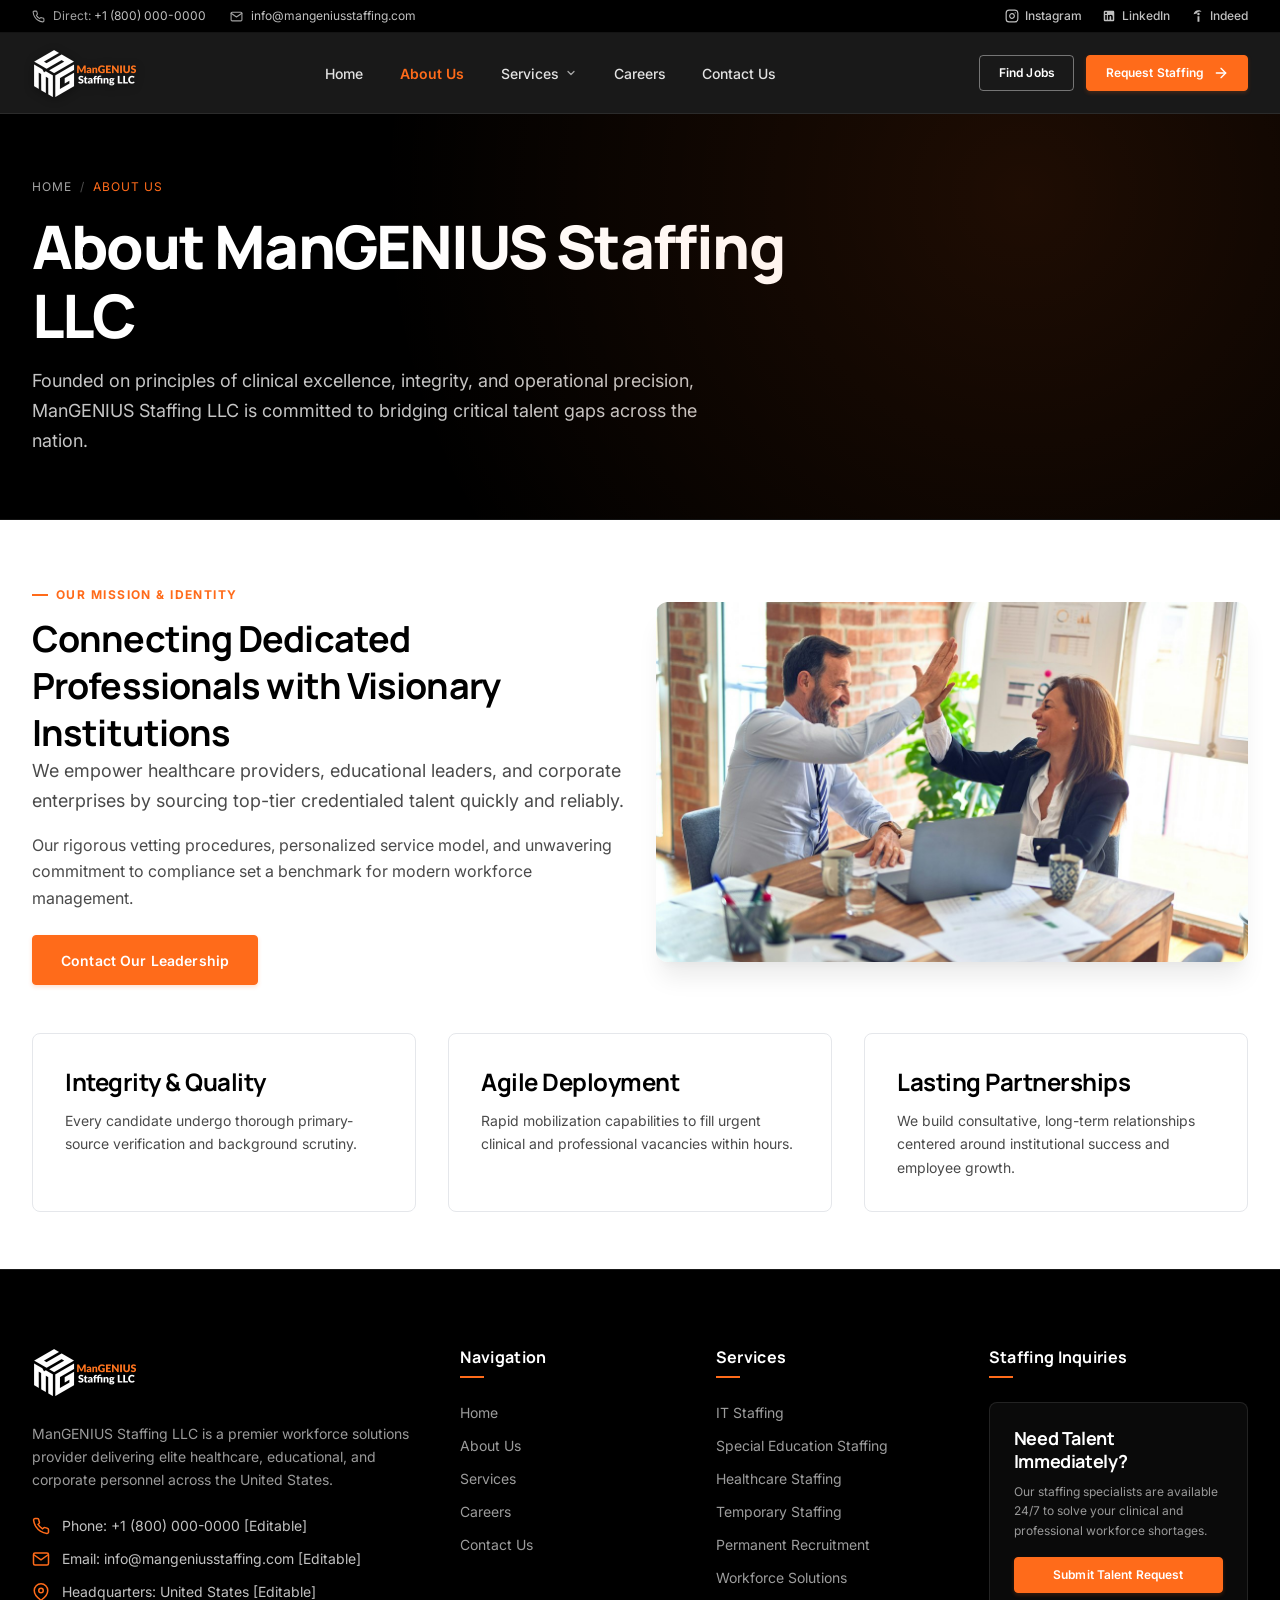
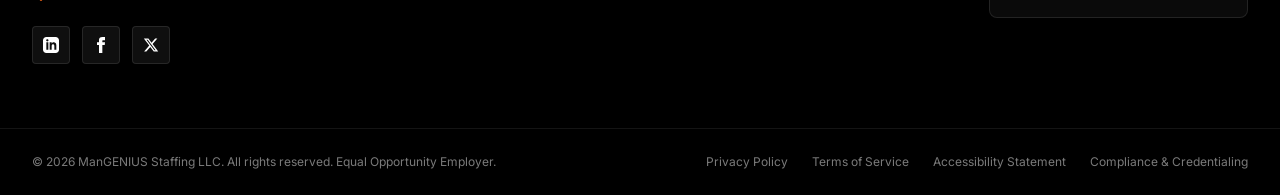
==== client-website/about.html @ f0eb5585 "Save website code" ====
<!DOCTYPE html>
<html lang="en">
<head>
  <meta charset="UTF-8">
  <meta name="viewport" content="width=device-width, initial-scale=1.0">
  <meta http-equiv="X-UA-Compatible" content="ie=edge">
  <title>About Us | ManGENIUS Staffing LLC</title>
  <meta name="description" content="Learn about ManGENIUS Staffing LLC, our mission, values, leadership, and our commitment to providing premier healthcare and corporate staffing solutions.">
  
  <!-- Preconnect to Google Fonts -->
  <link rel="preconnect" href="https://fonts.googleapis.com">
  <link rel="preconnect" href="https://fonts.gstatic.com" crossorigin>
  <link href="https://fonts.googleapis.com/css2?family=Inter:wght@300;400;500;600;700&family=Manrope:wght@500;600;700;800&display=swap" rel="stylesheet">
  
  <!-- Master Stylesheet -->
  <link rel="stylesheet" href="css/style.css">
  
  <!-- Favicon / Touch Icon -->
  <link rel="icon" type="image/png" href="images/logo.png">
</head>
<body>

  <!-- =========================================================================
       1. TOP UTILITY BAR (Corporate Utility)
       ========================================================================= -->
  <aside class="topbar" aria-label="Quick contact and portal links">
    <div class="container topbar-content">
      <div class="topbar-left">
        <span class="topbar-item">
          <svg width="13" height="13" viewBox="0 0 24 24" fill="none" stroke="currentColor" stroke-width="2" stroke-linecap="round" stroke-linejoin="round"><path d="M22 16.92v3a2 2 0 0 1-2.18 2 19.79 19.79 0 0 1-8.63-3.07 19.5 19.5 0 0 1-6-6 19.79 19.79 0 0 1-3.07-8.67A2 2 0 0 1 4.11 2h3a2 2 0 0 1 2 1.72 12.84 12.84 0 0 0 .7 2.81 2 2 0 0 1-.45 2.11L8.09 9.91a16 16 0 0 0 6 6l1.27-1.27a2 2 0 0 1 2.11-.45 12.84 12.84 0 0 0 2.81.7A2 2 0 0 1 22 16.92z"></path></svg>
          <span>Direct: <a href="tel:+18000000000">+1 (800) 000-0000</a></span>
        </span>
        <span class="topbar-item">
          <svg width="13" height="13" viewBox="0 0 24 24" fill="none" stroke="currentColor" stroke-width="2" stroke-linecap="round" stroke-linejoin="round"><path d="M4 4h16c1.1 0 2 .9 2 2v12c0 1.1-.9 2-2 2H4c-1.1 0-2-.9-2-2V6c0-1.1.9-2 2-2z"></path><polyline points="22,6 12,13 2,6"></polyline></svg>
          <a href="mailto:info@mangeniusstaffing.com">info@mangeniusstaffing.com</a>
        </span>
      </div>
      <div class="topbar-right topbar-socials" aria-label="Social Media and Job Profiles">
        <a href="https://www.instagram.com/" target="_blank" rel="noopener noreferrer" class="topbar-social-link" aria-label="ManGENIUS Staffing LLC on Instagram">
          <svg viewBox="0 0 24 24" fill="none" stroke="currentColor" stroke-width="2" stroke-linecap="round" stroke-linejoin="round" aria-hidden="true"><rect x="2" y="2" width="20" height="20" rx="5" ry="5"></rect><path d="M16 11.37A4 4 0 1 1 12.63 8 4 4 0 0 1 16 11.37z"></path><line x1="17.5" y1="6.5" x2="17.51" y2="6.5"></line></svg>
          <span>Instagram</span>
        </a>
        <a href="https://www.linkedin.com/" target="_blank" rel="noopener noreferrer" class="topbar-social-link" aria-label="ManGENIUS Staffing LLC on LinkedIn">
          <svg viewBox="0 0 24 24" fill="currentColor" aria-hidden="true"><path d="M19 3a2 2 0 0 1 2 2v14a2 2 0 0 1-2 2H5a2 2 0 0 1-2-2V5a2 2 0 0 1 2-2h14m-.5 15.5v-5.3a3.26 3.26 0 0 0-3.26-3.26c-.85 0-1.84.52-2.28 1.3v-1.11h-2.79v8.37h2.79v-4.93c0-.77.62-1.4 1.39-1.4a1.4 1.4 0 0 1 1.4 1.4v4.93h2.75M6.88 8.56a1.68 1.68 0 0 0 1.68-1.68c0-.93-.75-1.69-1.68-1.69a1.69 1.69 0 0 0-1.69 1.69c0 .93.76 1.68 1.69 1.68m1.39 9.94v-8.37H5.5v8.37h2.77z"/></svg>
          <span>LinkedIn</span>
        </a>
        <a href="https://www.indeed.com/" target="_blank" rel="noopener noreferrer" class="topbar-social-link" aria-label="ManGENIUS Staffing LLC on Indeed">
          <svg viewBox="0 0 24 24" fill="currentColor" aria-hidden="true"><path d="M14.22 2.25c-3.79 0-7.03 2.58-7.95 6.26-.08.31.18.59.48.46 1.48-.66 3.16-1.08 4.86-1.15.65-2.06 2.57-3.54 4.84-3.54.9 0 1.74.24 2.46.66.27.16.6-.1.49-.4C18.56 3.18 16.53 2.25 14.22 2.25zm.28 4.35a2.1 2.1 0 1 0 0 4.2 2.1 2.1 0 0 0 0-4.2zm-1.65 5.65v9.5h3.3v-9.5h-3.3z"/></svg>
          <span>Indeed</span>
        </a>
      </div>
    </div>
  </aside>

  <!-- =========================================================================
       2. REUSABLE SITE HEADER & NAVIGATION
       ========================================================================= -->
  <header class="site-header" id="mainHeader">
    <div class="container header-container">
      <a href="index.html" class="brand-logo" aria-label="ManGENIUS Staffing LLC Home">
        <img src="images/logo.png" alt="ManGENIUS Staffing LLC Logo" width="212" height="102">
      </a>

      <nav class="main-nav" aria-label="Primary Navigation">
        <ul class="nav-list">
          <li class="nav-item">
            <a href="index.html" class="nav-link">Home</a>
          </li>
          <li class="nav-item">
            <a href="about.html" class="nav-link active" aria-current="page">About Us</a>
          </li>
          <li class="nav-item has-dropdown">
            <a href="services.html" class="nav-link" aria-haspopup="true">
              <span>Services</span>
              <svg class="dropdown-caret" viewBox="0 0 24 24" fill="none" stroke="currentColor" stroke-width="2.5" stroke-linecap="round" stroke-linejoin="round"><polyline points="6 9 12 15 18 9"></polyline></svg>
            </a>
            <div class="dropdown-menu" role="menu">
              <div class="dropdown-item">
                <a href="services.html" class="dropdown-link" role="menuitem">
                  <span class="dropdown-title">IT Staffing</span>
                  <span class="dropdown-desc">Software engineers, cloud architects, and tech specialists.</span>
                </a>
              </div>
              <div class="dropdown-item">
                <a href="services.html" class="dropdown-link" role="menuitem">
                  <span class="dropdown-title">Special Education Staffing</span>
                  <span class="dropdown-desc">Special educators, school nurses, and certified therapists.</span>
                </a>
              </div>
              <div class="dropdown-item">
                <a href="services.html" class="dropdown-link" role="menuitem">
                  <span class="dropdown-title">Healthcare Staffing</span>
                  <span class="dropdown-desc">Travel RNs, allied clinicians, and acute care professionals.</span>
                </a>
              </div>
              <div class="dropdown-item">
                <a href="services.html" class="dropdown-link" role="menuitem">
                  <span class="dropdown-title">Workforce Solutions</span>
                  <span class="dropdown-desc">Temporary coverage, direct hire, and managed staffing programs.</span>
                </a>
              </div>
            </div>
          </li>
          <li class="nav-item">
            <a href="careers.html" class="nav-link">Careers</a>
          </li>
          <li class="nav-item">
            <a href="contact.html" class="nav-link">Contact Us</a>
          </li>
        </ul>
      </nav>

      <div class="header-actions">
        <a href="careers.html" class="btn btn-outline-white btn-sm">Find Jobs</a>
        <a href="contact.html" class="btn btn-orange btn-sm">
          <span>Request Staffing</span>
          <svg class="icon icon-arrow" viewBox="0 0 24 24" fill="none" stroke="currentColor" stroke-width="2" stroke-linecap="round" stroke-linejoin="round"><line x1="5" y1="12" x2="19" y2="12"></line><polyline points="12 5 19 12 12 19"></polyline></svg>
        </a>
      </div>

      <button class="mobile-nav-toggle" aria-label="Toggle navigation menu" aria-expanded="false" aria-controls="mobileDrawer">
        <span class="hamburger-line"></span>
        <span class="hamburger-line"></span>
        <span class="hamburger-line"></span>
      </button>
    </div>
  </header>

  <!-- =========================================================================
       3. MOBILE NAVIGATION DRAWER
       ========================================================================= -->
  <div class="mobile-drawer-backdrop" id="mobileDrawerBackdrop"></div>
  <aside class="mobile-drawer" id="mobileDrawer" aria-label="Mobile Navigation">
    <div class="mobile-drawer-header">
      <a href="index.html" class="brand-logo">
        <img src="images/logo.png" alt="ManGENIUS Staffing LLC" width="160" height="77">
      </a>
      <button class="mobile-drawer-close" aria-label="Close navigation menu">
        <svg width="22" height="22" viewBox="0 0 24 24" fill="none" stroke="currentColor" stroke-width="2"><line x1="18" y1="6" x2="6" y2="18"></line><line x1="6" y1="6" x2="18" y2="18"></line></svg>
      </button>
    </div>

    <ul class="mobile-nav-list">
      <li class="mobile-nav-item"><a href="index.html" class="mobile-nav-link">Home</a></li>
      <li class="mobile-nav-item"><a href="about.html" class="mobile-nav-link active">About Us</a></li>
      <li class="mobile-nav-item">
        <div class="flex-between">
          <a href="services.html" class="mobile-nav-link">Services</a>
          <button class="mobile-dropdown-btn" aria-label="Toggle Services submenu" aria-expanded="false">
            <svg width="18" height="18" viewBox="0 0 24 24" fill="none" stroke="currentColor" stroke-width="2"><polyline points="6 9 12 15 18 9"></polyline></svg>
          </button>
        </div>
        <div class="mobile-submenu">
          <a href="services.html">IT Staffing</a>
          <a href="services.html">Special Education Staffing</a>
          <a href="services.html">Healthcare Staffing</a>
          <a href="services.html">Workforce Solutions</a>
        </div>
      </li>
      <li class="mobile-nav-item"><a href="careers.html" class="mobile-nav-link">Careers</a></li>
      <li class="mobile-nav-item"><a href="contact.html" class="mobile-nav-link">Contact Us</a></li>
    </ul>

    <div class="mobile-drawer-actions">
      <a href="contact.html" class="btn btn-orange">Request Staffing</a>
      <a href="careers.html" class="btn btn-outline-white">Search Open Jobs</a>
    </div>

    <div class="mobile-drawer-contact">
      <p>Direct: <a href="tel:+18000000000" class="text-white">+1 (800) 000-0000</a></p>
      <p>Email: <a href="mailto:info@mangeniusstaffing.com" class="text-white">info@mangeniusstaffing.com</a></p>
    </div>
  </aside>

  <!-- =========================================================================
       4. PAGE HERO & SKELETON
       ========================================================================= -->
  <main id="mainContent">
    <section class="page-hero">
      <div class="container">
        <div class="hero-breadcrumbs">
          <a href="index.html">Home</a>
          <span class="separator">/</span>
          <span class="current">About Us</span>
        </div>
        <h1 class="hero-title">About ManGENIUS Staffing LLC</h1>
        <p class="hero-subtitle">
          Founded on principles of clinical excellence, integrity, and operational precision, ManGENIUS Staffing LLC is committed to bridging critical talent gaps across the nation.
        </p>
      </div>
    </section>

    <!-- Company Overview Container -->
    <section class="section bg-white">
      <div class="container">
        <div class="grid grid-2 items-center" style="margin-bottom: var(--space-12);">
          <div>
            <span class="eyebrow">Our Mission & Identity</span>
            <h2>Connecting Dedicated Professionals with Visionary Institutions</h2>
            <p class="text-lead">
              We empower healthcare providers, educational leaders, and corporate enterprises by sourcing top-tier credentialed talent quickly and reliably.
            </p>
            <p>
              Our rigorous vetting procedures, personalized service model, and unwavering commitment to compliance set a benchmark for modern workforce management.
            </p>
            <div style="margin-top: var(--space-6);">
              <a href="contact.html" class="btn btn-orange">Contact Our Leadership</a>
            </div>
          </div>
          <div>
            <div style="border-radius: var(--radius-lg); overflow: hidden; box-shadow: var(--shadow-card-hover);">
              <img src="images/about.jpg" alt="ManGENIUS Staffing Executive Consultation" width="600" height="400" style="width: 100%; height: 360px; object-fit: cover;">
            </div>
          </div>
        </div>

        <!-- Foundation Core Values Preview Cards -->
        <div class="grid grid-3">
          <div class="card">
            <h3 class="card-title">Integrity & Quality</h3>
            <p class="card-text">Every candidate undergo thorough primary-source verification and background scrutiny.</p>
          </div>
          <div class="card">
            <h3 class="card-title">Agile Deployment</h3>
            <p class="card-text">Rapid mobilization capabilities to fill urgent clinical and professional vacancies within hours.</p>
          </div>
          <div class="card">
            <h3 class="card-title">Lasting Partnerships</h3>
            <p class="card-text">We build consultative, long-term relationships centered around institutional success and employee growth.</p>
          </div>
        </div>
      </div>
    </section>
  </main>

  <!-- =========================================================================
       5. REUSABLE SITE FOOTER
       ========================================================================= -->
  <footer class="site-footer" id="mainFooter">
    <div class="footer-top">
      <div class="container">
        <div class="footer-grid">
          <div class="footer-brand">
            <a href="index.html" class="footer-logo">
              <img src="images/logo.png" alt="ManGENIUS Staffing LLC Logo" width="180" height="86">
            </a>
            <p class="footer-about">
              ManGENIUS Staffing LLC is a premier workforce solutions provider delivering elite healthcare, educational, and corporate personnel across the United States.
            </p>
            <div class="footer-contact-list">
              <div class="footer-contact-item">
                <svg viewBox="0 0 24 24" fill="none" stroke="currentColor" stroke-width="2"><path d="M22 16.92v3a2 2 0 0 1-2.18 2 19.79 19.79 0 0 1-8.63-3.07 19.5 19.5 0 0 1-6-6 19.79 19.79 0 0 1-3.07-8.67A2 2 0 0 1 4.11 2h3a2 2 0 0 1 2 1.72 12.84 12.84 0 0 0 .7 2.81 2 2 0 0 1-.45 2.11L8.09 9.91a16 16 0 0 0 6 6l1.27-1.27a2 2 0 0 1 2.11-.45 12.84 12.84 0 0 0 2.81.7A2 2 0 0 1 22 16.92z"></path></svg>
                <span>Phone: <a href="tel:+18000000000">+1 (800) 000-0000</a> [Editable]</span>
              </div>
              <div class="footer-contact-item">
                <svg viewBox="0 0 24 24" fill="none" stroke="currentColor" stroke-width="2"><path d="M4 4h16c1.1 0 2 .9 2 2v12c0 1.1-.9 2-2 2H4c-1.1 0-2-.9-2-2V6c0-1.1.9-2 2-2z"></path><polyline points="22,6 12,13 2,6"></polyline></svg>
                <span>Email: <a href="mailto:info@mangeniusstaffing.com">info@mangeniusstaffing.com</a> [Editable]</span>
              </div>
              <div class="footer-contact-item">
                <svg viewBox="0 0 24 24" fill="none" stroke="currentColor" stroke-width="2"><path d="M21 10c0 7-9 13-9 13s-9-6-9-13a9 9 0 0 1 18 0z"></path><circle cx="12" cy="10" r="3"></circle></svg>
                <span>Headquarters: United States [Editable]</span>
              </div>
            </div>
            <div class="footer-socials">
              <a href="#" class="social-icon-btn" aria-label="LinkedIn"><svg viewBox="0 0 24 24" fill="currentColor"><path d="M19 0h-14c-2.761 0-5 2.239-5 5v14c0 2.761 2.239 5 5 5h14c2.762 0 5-2.239 5-5v-14c0-2.761-2.238-5-5-5zm-11 19h-3v-11h3v11zm-1.5-12.268c-.966 0-1.75-.79-1.75-1.764s.784-1.764 1.75-1.764 1.75.79 1.75 1.764-.783 1.764-1.75 1.764zm13.5 12.268h-3v-5.604c0-3.368-4-3.113-4 0v5.604h-3v-11h3v1.765c1.396-2.586 7-2.777 7 2.476v6.759z"/></svg></a>
              <a href="#" class="social-icon-btn" aria-label="Facebook"><svg viewBox="0 0 24 24" fill="currentColor"><path d="M9 8h-3v4h3v12h5v-12h3.642l.358-4h-4v-1.667c0-.955.192-1.333 1.115-1.333h2.885v-5h-3.808c-3.596 0-5.192 1.583-5.192 4.615v3.385z"/></svg></a>
              <a href="#" class="social-icon-btn" aria-label="X"><svg viewBox="0 0 24 24" fill="currentColor"><path d="M18.244 2.25h3.308l-7.227 8.26 8.502 11.24H16.17l-5.214-6.817L4.99 21.75H1.68l7.73-8.835L1.254 2.25H8.08l4.713 6.231zm-1.161 17.52h1.833L7.084 4.126H5.117z"/></svg></a>
            </div>
          </div>
          <div>
            <h4 class="footer-col-title">Navigation</h4>
            <ul class="footer-links">
              <li><a href="index.html">Home</a></li>
              <li><a href="about.html">About Us</a></li>
              <li><a href="services.html">Services</a></li>
              <li><a href="careers.html">Careers</a></li>
              <li><a href="contact.html">Contact Us</a></li>
            </ul>
          </div>
          <div>
            <h4 class="footer-col-title">Services</h4>
            <ul class="footer-links">
              <li><a href="services.html">IT Staffing</a></li>
              <li><a href="services.html">Special Education Staffing</a></li>
              <li><a href="services.html">Healthcare Staffing</a></li>
              <li><a href="services.html">Temporary Staffing</a></li>
              <li><a href="services.html">Permanent Recruitment</a></li>
              <li><a href="services.html">Workforce Solutions</a></li>
            </ul>
          </div>
          <div>
            <h4 class="footer-col-title">Staffing Inquiries</h4>
            <div class="footer-cta-card">
              <h5>Need Talent Immediately?</h5>
              <p>Our staffing specialists are available 24/7 to solve your clinical and professional workforce shortages.</p>
              <a href="contact.html" class="btn btn-orange btn-sm" style="width: 100%;">Submit Talent Request</a>
            </div>
          </div>
        </div>
      </div>
    </div>
    <div class="footer-bottom">
      <div class="container footer-bottom-content">
        <div>&copy; 2026 ManGENIUS Staffing LLC. All rights reserved. Equal Opportunity Employer.</div>
        <div class="footer-legal-links">
          <a href="#">Privacy Policy</a>
          <a href="#">Terms of Service</a>
          <a href="#">Accessibility Statement</a>
          <a href="#">Compliance & Credentialing</a>
        </div>
      </div>
    </div>
  </footer>

  <button class="back-to-top" aria-label="Back to top">
    <svg viewBox="0 0 24 24" fill="none" stroke="currentColor" stroke-width="2.5"><polyline points="18 15 12 9 6 15"></polyline></svg>
  </button>

  <script src="js/script.js"></script>
</body>
</html>
---- client-website/css/style.css ----
/* ==========================================================================
   ManGENIUS Staffing LLC - Master Stylesheet
   Corporate Design System & Shared Component Foundation
   Color Palette: #000000 (Black) | #191919 (Dark Grey) | #FF6B1A (Brand Orange)
                  #FFFFFF (White) | #F7F7F7 (Light Grey)
   ========================================================================== */

/* --------------------------------------------------------------------------
   1. GOOGLE FONTS & DESIGN TOKENS
   -------------------------------------------------------------------------- */
@import url('https://fonts.googleapis.com/css2?family=Inter:wght@300;400;500;600;700&family=Manrope:wght@500;600;700;800&display=swap');

:root {
  /* Brand Core Colors */
  --color-black: #000000;
  --color-dark-grey: #191919;
  --color-charcoal: #222222;
  --color-mid-grey: #4A4A4A;
  --color-muted-grey: #767676;
  --color-border: #E5E7EB;
  --color-border-dark: #2E2E2E;
  --color-light-grey: #F7F7F7;
  --color-white: #FFFFFF;
  
  /* Brand Accent */
  --color-orange: #FF6B1A;
  --color-orange-hover: #E65A0D;
  --color-orange-active: #CC4E0A;
  --color-orange-subtle: rgba(255, 107, 26, 0.08);
  --color-orange-glow: rgba(255, 107, 26, 0.25);
  
  /* Typography */
  --font-sans: 'Inter', -apple-system, BlinkMacSystemFont, 'Segoe UI', Roboto, Helvetica, Arial, sans-serif;
  --font-heading: 'Manrope', 'Inter', -apple-system, BlinkMacSystemFont, 'Segoe UI', Roboto, sans-serif;
  
  /* Type Scale */
  --fs-xs: 0.75rem;     /* 12px */
  --fs-sm: 0.875rem;    /* 14px */
  --fs-base: 1rem;      /* 16px */
  --fs-md: 1.125rem;    /* 18px */
  --fs-lg: 1.25rem;     /* 20px */
  --fs-xl: 1.5rem;      /* 24px */
  --fs-2xl: 1.875rem;   /* 30px */
  --fs-3xl: 2.25rem;    /* 36px */
  --fs-4xl: 3rem;       /* 48px */
  --fs-5xl: 3.75rem;    /* 60px */
  
  /* Font Weights */
  --fw-light: 300;
  --fw-regular: 400;
  --fw-medium: 500;
  --fw-semibold: 600;
  --fw-bold: 700;
  --fw-extrabold: 800;
  
  /* Line Heights */
  --lh-tight: 1.15;
  --lh-snug: 1.3;
  --lh-normal: 1.5;
  --lh-relaxed: 1.65;
  
  /* Spacing System */
  --space-1: 0.25rem;   /* 4px */
  --space-2: 0.5rem;    /* 8px */
  --space-3: 0.75rem;   /* 12px */
  --space-4: 1rem;      /* 16px */
  --space-5: 1.25rem;   /* 20px */
  --space-6: 1.5rem;    /* 24px */
  --space-8: 2rem;      /* 32px */
  --space-10: 2.5rem;   /* 40px */
  --space-12: 3rem;     /* 48px */
  --space-16: 4rem;     /* 64px */
  --space-20: 5rem;     /* 80px */
  --space-24: 6rem;     /* 96px */
  
  /* Layout & Containers */
  --container-max-width: 1280px;
  --container-padding: clamp(1rem, 3.5vw, 2rem);
  --header-height: 80px;
  --topbar-height: 40px;
  
  /* Border Radius */
  --radius-xs: 2px;
  --radius-sm: 4px;
  --radius-md: 8px;
  --radius-lg: 12px;
  --radius-xl: 16px;
  --radius-full: 9999px;
  
  /* Box Shadows */
  --shadow-subtle: 0 1px 3px rgba(0, 0, 0, 0.05), 0 1px 2px rgba(0, 0, 0, 0.03);
  --shadow-card: 0 4px 6px -1px rgba(0, 0, 0, 0.05), 0 2px 4px -2px rgba(0, 0, 0, 0.03);
  --shadow-card-hover: 0 20px 25px -5px rgba(0, 0, 0, 0.08), 0 8px 10px -6px rgba(0, 0, 0, 0.04);
  --shadow-dropdown: 0 20px 35px rgba(0, 0, 0, 0.12), 0 5px 15px rgba(0, 0, 0, 0.05);
  --shadow-header: 0 2px 20px rgba(0, 0, 0, 0.15);
  --shadow-orange: 0 8px 20px rgba(255, 107, 26, 0.35);
  
  /* Transitions */
  --transition-fast: 150ms cubic-bezier(0.16, 1, 0.3, 1);
  --transition-base: 250ms cubic-bezier(0.16, 1, 0.3, 1);
  --transition-smooth: 400ms cubic-bezier(0.16, 1, 0.3, 1);
  
  /* Z-Index Hierarchy */
  --z-dropdown: 100;
  --z-sticky: 500;
  --z-header: 1000;
  --z-drawer: 1100;
  --z-modal: 1200;
}

/* --------------------------------------------------------------------------
   2. MODERN CSS RESET & GLOBAL BASICS
   -------------------------------------------------------------------------- */
*, *::before, *::after {
  box-sizing: border-box;
  margin: 0;
  padding: 0;
}

html {
  font-size: 16px;
  scroll-behavior: smooth;
  scroll-padding-top: var(--header-height);
  -webkit-text-size-adjust: 100%;
  overflow-x: clip;
  width: 100%;
}

body {
  font-family: var(--font-sans);
  font-size: var(--fs-base);
  line-height: var(--lh-normal);
  color: var(--color-dark-grey);
  background-color: var(--color-white);
  -webkit-font-smoothing: antialiased;
  -moz-osx-font-smoothing: grayscale;
  overflow-x: clip;
  width: 100%;
  position: relative;
  display: flex;
  flex-direction: column;
  min-height: 100vh;
}

main {
  flex: 1 0 auto;
}

img, picture, svg, video {
  display: block;
  max-width: 100%;
  height: auto;
}

a {
  color: inherit;
  text-decoration: none;
  transition: color var(--transition-fast);
}

button, input, select, textarea {
  font: inherit;
  color: inherit;
  background: transparent;
  border: none;
}

button {
  cursor: pointer;
}

ul, ol {
  list-style: none;
}

/* --------------------------------------------------------------------------
   3. TYPOGRAPHY SYSTEM
   -------------------------------------------------------------------------- */
h1, h2, h3, h4, h5, h6 {
  font-family: var(--font-heading);
  color: var(--color-black);
  font-weight: var(--fw-bold);
  line-height: var(--lh-snug);
  letter-spacing: -0.02em;
}

h1 {
  font-size: clamp(2.25rem, 5vw, var(--fs-5xl));
  font-weight: var(--fw-extrabold);
  line-height: var(--lh-tight);
  letter-spacing: -0.03em;
}

h2 {
  font-size: clamp(1.85rem, 3.5vw, var(--fs-3xl));
  letter-spacing: -0.025em;
}

h3 {
  font-size: clamp(1.35rem, 2.5vw, var(--fs-2xl));
}

h4 {
  font-size: var(--fs-xl);
}

h5 {
  font-size: var(--fs-lg);
}

h6 {
  font-size: var(--fs-base);
  text-transform: uppercase;
  letter-spacing: 0.08em;
}

p {
  color: var(--color-mid-grey);
  line-height: var(--lh-relaxed);
  margin-bottom: var(--space-4);
}

p:last-child {
  margin-bottom: 0;
}

.text-lead {
  font-size: var(--fs-md);
  line-height: var(--lh-relaxed);
  color: var(--color-mid-grey);
  font-weight: var(--fw-normal);
}

.text-bold {
  font-weight: var(--fw-bold);
}

.text-orange {
  color: var(--color-orange);
}

.text-white {
  color: var(--color-white) !important;
}

.text-muted {
  color: var(--color-muted-grey);
}

.eyebrow {
  display: inline-flex;
  align-items: center;
  gap: var(--space-2);
  font-family: var(--font-sans);
  font-size: var(--fs-xs);
  font-weight: var(--fw-bold);
  text-transform: uppercase;
  letter-spacing: 0.12em;
  color: var(--color-orange);
  margin-bottom: var(--space-3);
}

.eyebrow::before {
  content: '';
  display: inline-block;
  width: 16px;
  height: 2px;
  background-color: var(--color-orange);
}

/* --------------------------------------------------------------------------
   4. LAYOUT & RESPONSIVE CONTAINER SYSTEM
   -------------------------------------------------------------------------- */
.container {
  width: 100%;
  max-width: var(--container-max-width);
  margin-left: auto;
  margin-right: auto;
  padding-left: var(--container-padding);
  padding-right: var(--container-padding);
}

.container-narrow {
  max-width: 960px;
}

.container-wide {
  max-width: 1440px;
}

.section {
  padding-top: clamp(2.5rem, 4.5vw, 4rem);
  padding-bottom: clamp(2.5rem, 4.5vw, 4rem);
  position: relative;
}

.section-sm {
  padding-top: clamp(2rem, 4vw, 3.5rem);
  padding-bottom: clamp(2rem, 4vw, 3.5rem);
}

/* Section Background Themes */
.bg-white {
  background-color: var(--color-white);
  color: var(--color-dark-grey);
}

.bg-light {
  background-color: var(--color-light-grey);
  color: var(--color-dark-grey);
}

.bg-dark {
  background-color: var(--color-dark-grey);
  color: var(--color-white);
}

.bg-dark h1, .bg-dark h2, .bg-dark h3, .bg-dark h4 {
  color: var(--color-white);
}

.bg-dark p {
  color: #A3A3A3;
}

.bg-black {
  background-color: var(--color-black);
  color: var(--color-white);
}

.bg-black h1, .bg-black h2, .bg-black h3, .bg-black h4 {
  color: var(--color-white);
}

.bg-black p {
  color: #B0B0B0;
}

/* Grid System */
.grid {
  display: grid;
  gap: var(--space-8);
}

.grid-2 {
  grid-template-columns: repeat(2, 1fr);
}

.grid-3 {
  grid-template-columns: repeat(3, 1fr);
}

.grid-4 {
  grid-template-columns: repeat(4, 1fr);
}

.grid-12 {
  grid-template-columns: repeat(12, 1fr);
}

/* Flex Utilities */
.flex {
  display: flex;
}

.flex-center {
  display: flex;
  align-items: center;
  justify-content: center;
}

.flex-between {
  display: flex;
  align-items: center;
  justify-content: space-between;
}

.items-center {
  align-items: center;
}

.justify-center {
  justify-content: center;
}

.gap-2 { gap: var(--space-2); }
.gap-3 { gap: var(--space-3); }
.gap-4 { gap: var(--space-4); }
.gap-6 { gap: var(--space-6); }
.gap-8 { gap: var(--space-8); }

/* --------------------------------------------------------------------------
   5. BUTTON COMPONENTS
   -------------------------------------------------------------------------- */
.btn {
  display: inline-flex;
  align-items: center;
  justify-content: center;
  gap: var(--space-2);
  padding: 0.85rem 1.75rem;
  font-family: var(--font-sans);
  font-size: var(--fs-sm);
  font-weight: var(--fw-semibold);
  letter-spacing: 0.01em;
  border-radius: var(--radius-sm);
  transition: all var(--transition-base);
  border: 1px solid transparent;
  white-space: nowrap;
  user-select: none;
  text-decoration: none;
}

.btn:focus-visible {
  outline: 2px solid var(--color-orange);
  outline-offset: 3px;
}

/* Orange Accent Button (Primary) */
.btn-orange {
  background-color: var(--color-orange);
  color: var(--color-white);
  border-color: var(--color-orange);
  box-shadow: 0 2px 4px rgba(255, 107, 26, 0.2);
}

.btn-orange:hover {
  background-color: var(--color-orange-hover);
  border-color: var(--color-orange-hover);
  transform: translateY(-2px);
  box-shadow: var(--shadow-orange);
  color: var(--color-white);
}

.btn-orange:active {
  background-color: var(--color-orange-active);
  transform: translateY(0);
}

/* Dark Button */
.btn-dark {
  background-color: var(--color-dark-grey);
  color: var(--color-white);
  border-color: var(--color-dark-grey);
}

.btn-dark:hover {
  background-color: var(--color-black);
  border-color: var(--color-black);
  transform: translateY(-2px);
  box-shadow: var(--shadow-card);
  color: var(--color-white);
}

/* White Button */
.btn-white {
  background-color: var(--color-white);
  color: var(--color-dark-grey);
  border-color: var(--color-white);
}

.btn-white:hover {
  background-color: var(--color-light-grey);
  border-color: var(--color-light-grey);
  transform: translateY(-2px);
  box-shadow: var(--shadow-card);
}

/* Outlined Dark Button */
.btn-outline {
  background-color: transparent;
  color: var(--color-dark-grey);
  border-color: var(--color-border-dark);
}

.btn-outline:hover {
  background-color: var(--color-dark-grey);
  color: var(--color-white);
  border-color: var(--color-dark-grey);
}

/* Outlined White Button (for dark sections) */
.btn-outline-white {
  background-color: transparent;
  color: var(--color-white);
  border-color: rgba(255, 255, 255, 0.4);
}

.btn-outline-white:hover {
  background-color: var(--color-white);
  color: var(--color-black);
  border-color: var(--color-white);
}

/* Outlined Orange Button */
.btn-outline-orange {
  background-color: transparent;
  color: var(--color-orange);
  border-color: var(--color-orange);
}

.btn-outline-orange:hover {
  background-color: var(--color-orange);
  color: var(--color-white);
  border-color: var(--color-orange);
  box-shadow: var(--shadow-orange);
}

/* Button Sizes */
.btn-sm {
  padding: 0.5rem 1.15rem;
  font-size: var(--fs-xs);
}

.btn-lg {
  padding: 1.1rem 2.25rem;
  font-size: var(--fs-base);
}

/* Icon Support */
.btn .icon {
  width: 16px;
  height: 16px;
  transition: transform var(--transition-fast);
}

.btn:hover .icon-arrow {
  transform: translateX(4px);
}

/* --------------------------------------------------------------------------
   6. TOP UTILITY BAR (Corporate Header)
   -------------------------------------------------------------------------- */
.topbar {
  background-color: var(--color-black);
  border-bottom: 1px solid rgba(255, 255, 255, 0.08);
  font-size: var(--fs-xs);
  color: #A3A3A3;
  padding: 0.45rem 0;
  display: block;
}

.topbar-content {
  display: flex;
  align-items: center;
  justify-content: space-between;
}

.topbar-left, .topbar-right {
  display: flex;
  align-items: center;
  gap: var(--space-6);
}

.topbar-item {
  display: inline-flex;
  align-items: center;
  gap: var(--space-2);
}

.topbar-item a {
  color: #C0C0C0;
}

.topbar-item a:hover {
  color: var(--color-white);
}

.topbar-socials {
  gap: var(--space-5);
}

.topbar-social-link {
  display: inline-flex;
  align-items: center;
  gap: 6px;
  color: #C0C0C0;
  font-weight: var(--fw-medium);
  transition: color var(--transition-fast);
}

.topbar-social-link svg {
  width: 14px;
  height: 14px;
  flex-shrink: 0;
  transition: color var(--transition-fast), transform var(--transition-fast);
}

.topbar-social-link:hover {
  color: var(--color-white);
}

.topbar-social-link:hover svg {
  color: var(--color-orange);
  transform: translateY(-1px);
}

.topbar-badge {
  background-color: rgba(255, 107, 26, 0.15);
  color: var(--color-orange);
  padding: 2px 8px;
  border-radius: var(--radius-xs);
  font-weight: var(--fw-semibold);
  font-size: 11px;
  letter-spacing: 0.03em;
}

/* --------------------------------------------------------------------------
   7. MAIN HEADER & NAVIGATION
   -------------------------------------------------------------------------- */
.site-header {
  position: -webkit-sticky;
  position: sticky;
  top: 0;
  width: 100%;
  z-index: var(--z-header);
  background-color: var(--color-dark-grey);
  border-bottom: 1px solid rgba(255, 255, 255, 0.08);
  transition: background-color var(--transition-base), box-shadow var(--transition-base), border-color var(--transition-base);
}

.site-header.scrolled {
  background-color: rgba(25, 25, 25, 0.96);
  backdrop-filter: blur(12px);
  -webkit-backdrop-filter: blur(12px);
  box-shadow: 0 4px 20px rgba(0, 0, 0, 0.25);
  border-bottom-color: rgba(255, 255, 255, 0.12);
}

.header-container {
  display: flex;
  align-items: center;
  justify-content: space-between;
  height: var(--header-height);
}

/* Brand Logo - 3D Perspective & Depth */
.brand-logo {
  display: inline-flex;
  align-items: center;
  text-decoration: none;
  flex-shrink: 0;
  padding: var(--space-2) 0;
  perspective: 1000px;
  transform-style: preserve-3d;
  cursor: pointer;
}

.brand-logo img {
  height: clamp(50px, 4vw, 58px);
  width: auto;
  object-fit: contain;
  transform: translateZ(0);
  filter: drop-shadow(0 2px 5px rgba(0, 0, 0, 0.45));
  transition: transform 0.35s cubic-bezier(0.34, 1.56, 0.64, 1),
              filter 0.35s cubic-bezier(0.2, 0.8, 0.2, 1);
  will-change: transform, filter;
}

/* 3D Elevated Hover State */
.brand-logo:hover img {
  transform: translateY(-3px) scale(1.04) rotateX(4deg);
  filter: drop-shadow(0 8px 20px rgba(0, 0, 0, 0.65))
          drop-shadow(0 2px 10px rgba(255, 107, 26, 0.4))
          brightness(1.06);
}

/* 3D Tactile Click / Press State */
.brand-logo:active img {
  transform: translateY(0) scale(0.97);
  filter: drop-shadow(0 2px 4px rgba(0, 0, 0, 0.4));
  transition-duration: 0.1s;
}

/* Primary Desktop Nav */
.main-nav {
  display: flex;
  align-items: center;
  gap: var(--space-1);
}

.nav-list {
  display: flex;
  align-items: center;
  gap: var(--space-2);
}

.nav-item {
  position: relative;
}

.nav-link {
  display: flex;
  align-items: center;
  gap: 6px;
  padding: 0.65rem 0.9rem;
  font-family: var(--font-sans);
  font-size: var(--fs-sm);
  font-weight: var(--fw-medium);
  color: #E2E2E2;
  border-radius: var(--radius-sm);
  transition: all var(--transition-fast);
  white-space: nowrap;
}

.nav-link:hover,
.nav-item:focus-within > .nav-link {
  color: var(--color-white);
  background-color: rgba(255, 255, 255, 0.06);
}

.nav-link.active {
  color: var(--color-orange);
  font-weight: var(--fw-semibold);
}

.nav-link .dropdown-caret {
  width: 12px;
  height: 12px;
  transition: transform var(--transition-fast);
  opacity: 0.7;
}

.nav-item:hover .nav-link .dropdown-caret,
.nav-item:focus-within .nav-link .dropdown-caret {
  transform: rotate(180deg);
  opacity: 1;
}

/* Dropdown Flyout Menus */
.dropdown-menu {
  position: absolute;
  top: 100%;
  left: 0;
  width: 280px;
  background-color: var(--color-dark-grey);
  border: 1px solid rgba(255, 255, 255, 0.12);
  border-radius: var(--radius-md);
  box-shadow: var(--shadow-dropdown);
  padding: var(--space-3) 0;
  margin-top: 8px;
  opacity: 0;
  visibility: hidden;
  pointer-events: none;
  transform: translateY(10px);
  transition: opacity var(--transition-base), transform var(--transition-base), visibility var(--transition-base);
  z-index: var(--z-dropdown);
}

/* Show Dropdown on Hover/Focus */
.nav-item:hover > .dropdown-menu,
.nav-item:focus-within > .dropdown-menu {
  opacity: 1;
  visibility: visible;
  pointer-events: auto;
  transform: translateY(0);
}

.dropdown-item {
  display: block;
}

.dropdown-link {
  display: flex;
  flex-direction: column;
  padding: 0.75rem var(--space-4);
  color: #D1D1D1;
  font-size: var(--fs-sm);
  transition: all var(--transition-fast);
}

.dropdown-title {
  font-weight: var(--fw-medium);
  color: var(--color-white);
  margin-bottom: 2px;
}

.dropdown-desc {
  font-size: var(--fs-xs);
  color: #8C8C8C;
  line-height: 1.35;
}

.dropdown-link:hover {
  background-color: rgba(255, 255, 255, 0.07);
  color: var(--color-orange);
  padding-left: calc(var(--space-4) + 4px);
}

.dropdown-link:hover .dropdown-title {
  color: var(--color-orange);
}

.dropdown-divider {
  height: 1px;
  background-color: rgba(255, 255, 255, 0.08);
  margin: var(--space-2) 0;
}

/* Header CTAs */
.header-actions {
  display: flex;
  align-items: center;
  gap: var(--space-3);
  margin-left: var(--space-4);
}

/* Mobile Hamburger Toggle */
.mobile-nav-toggle {
  display: none;
  flex-direction: column;
  justify-content: center;
  align-items: center;
  gap: 5px;
  width: 42px;
  height: 42px;
  padding: 8px;
  border-radius: var(--radius-sm);
  background-color: rgba(255, 255, 255, 0.08);
  color: var(--color-white);
  border: 1px solid rgba(255, 255, 255, 0.1);
  z-index: var(--z-modal);
  cursor: pointer;
  flex-shrink: 0;
  margin-left: auto;
}

.hamburger-line {
  width: 22px;
  height: 2px;
  background-color: var(--color-white);
  border-radius: 2px;
  transition: transform var(--transition-base), opacity var(--transition-fast);
}

.mobile-nav-toggle[aria-expanded="true"] .hamburger-line:nth-child(1) {
  transform: translateY(7px) rotate(45deg);
}

.mobile-nav-toggle[aria-expanded="true"] .hamburger-line:nth-child(2) {
  opacity: 0;
}

.mobile-nav-toggle[aria-expanded="true"] .hamburger-line:nth-child(3) {
  transform: translateY(-7px) rotate(-45deg);
}

/* Mobile Navigation Drawer */
.mobile-drawer {
  position: fixed;
  top: 0;
  right: 0;
  width: 100%;
  max-width: 380px;
  height: 100vh;
  height: 100dvh;
  background-color: var(--color-black);
  border-left: 1px solid rgba(255, 255, 255, 0.1);
  z-index: var(--z-drawer);
  display: flex;
  flex-direction: column;
  overflow-y: auto;
  -webkit-overflow-scrolling: touch;
  padding: var(--space-6);
  transform: translateX(100%);
  visibility: hidden;
  transition: transform var(--transition-smooth), visibility var(--transition-smooth);
  will-change: transform;
}

.mobile-drawer.open {
  transform: translateX(0);
  visibility: visible;
}

.mobile-drawer-backdrop {
  position: fixed;
  inset: 0;
  width: 100%;
  height: 100%;
  background-color: rgba(0, 0, 0, 0.7);
  backdrop-filter: blur(4px);
  -webkit-backdrop-filter: blur(4px);
  z-index: calc(var(--z-drawer) - 1);
  opacity: 0;
  visibility: hidden;
  transition: opacity var(--transition-base), visibility var(--transition-base);
}

.mobile-drawer-backdrop.active {
  opacity: 1;
  visibility: visible;
}

.mobile-drawer-header {
  display: flex;
  align-items: center;
  justify-content: space-between;
  margin-bottom: var(--space-8);
  padding-bottom: var(--space-4);
  border-bottom: 1px solid rgba(255, 255, 255, 0.1);
}

.mobile-drawer .brand-logo img {
  height: 42px;
  width: auto;
}

.mobile-drawer-close {
  width: 38px;
  height: 38px;
  display: flex;
  align-items: center;
  justify-content: center;
  color: var(--color-white);
  border-radius: var(--radius-sm);
  background-color: rgba(255, 255, 255, 0.08);
}

.mobile-nav-list {
  display: flex;
  flex-direction: column;
  gap: var(--space-2);
  margin-bottom: var(--space-8);
}

.mobile-nav-item {
  border-bottom: 1px solid rgba(255, 255, 255, 0.06);
  padding-bottom: var(--space-2);
}

.mobile-nav-link {
  display: flex;
  align-items: center;
  justify-content: space-between;
  padding: 0.75rem 0;
  font-family: var(--font-heading);
  font-size: var(--fs-lg);
  font-weight: var(--fw-semibold);
  color: var(--color-white);
}

.mobile-nav-link.active {
  color: var(--color-orange);
}

.mobile-dropdown-btn {
  background: none;
  border: none;
  color: var(--color-white);
  padding: 0.5rem;
}

.mobile-submenu {
  display: none;
  flex-direction: column;
  padding: var(--space-2) 0 var(--space-4) var(--space-4);
  gap: var(--space-2);
}

.mobile-submenu.open {
  display: flex;
}

.mobile-submenu a {
  color: #B5B5B5;
  font-size: var(--fs-sm);
  padding: 0.35rem 0;
}

.mobile-submenu a:hover {
  color: var(--color-orange);
}

.mobile-drawer-actions {
  margin-top: auto;
  display: flex;
  flex-direction: column;
  gap: var(--space-3);
  padding-top: var(--space-6);
  border-top: 1px solid rgba(255, 255, 255, 0.1);
}

.mobile-drawer-contact {
  margin-top: var(--space-6);
  font-size: var(--fs-xs);
  color: #888888;
}

/* --------------------------------------------------------------------------
   8. REUSABLE CARD COMPONENTS
   -------------------------------------------------------------------------- */
.card {
  background-color: var(--color-white);
  border: 1px solid var(--color-border);
  border-radius: var(--radius-md);
  padding: var(--space-8);
  transition: all var(--transition-base);
  position: relative;
  overflow: hidden;
  display: flex;
  flex-direction: column;
}

.card:hover {
  transform: translateY(-4px);
  box-shadow: var(--shadow-card-hover);
  border-color: rgba(255, 107, 26, 0.3);
}

/* Dark Card Variant */
.card-dark {
  background-color: var(--color-dark-grey);
  border-color: var(--color-border-dark);
  color: var(--color-white);
}

.card-dark:hover {
  border-color: rgba(255, 107, 26, 0.5);
}

/* Service Card */
.card-service {
  padding: var(--space-8);
  border-top: 3px solid transparent;
}

.card-service:hover {
  border-top-color: var(--color-orange);
}

.card-icon {
  width: 54px;
  height: 54px;
  border-radius: var(--radius-md);
  background-color: var(--color-orange-subtle);
  color: var(--color-orange);
  display: flex;
  align-items: center;
  justify-content: center;
  margin-bottom: var(--space-6);
  transition: all var(--transition-fast);
}

.card:hover .card-icon {
  background-color: var(--color-orange);
  color: var(--color-white);
  transform: scale(1.05);
}

.card-title {
  font-size: var(--fs-xl);
  font-weight: var(--fw-bold);
  margin-bottom: var(--space-3);
}

.card-text {
  font-size: var(--fs-sm);
  color: var(--color-mid-grey);
  line-height: var(--lh-relaxed);
  margin-bottom: var(--space-6);
  flex-grow: 1;
}

.card-dark .card-text {
  color: #A0A0A0;
}

.card-link {
  display: inline-flex;
  align-items: center;
  gap: var(--space-2);
  font-size: var(--fs-sm);
  font-weight: var(--fw-semibold);
  color: var(--color-orange);
  margin-top: auto;
}

.card-link .icon {
  width: 14px;
  height: 14px;
  transition: transform var(--transition-fast);
}

.card:hover .card-link .icon {
  transform: translateX(4px);
}

/* Industry Card */
.card-industry {
  padding: 0;
  border-radius: var(--radius-lg);
  overflow: hidden;
  height: 100%;
}

.card-industry-media {
  position: relative;
  height: 220px;
  overflow: hidden;
}

.card-industry-media img {
  width: 100%;
  height: 100%;
  object-fit: cover;
  transition: transform var(--transition-smooth);
}

.card-industry:hover .card-industry-media img {
  transform: scale(1.05);
}

.card-industry-tag {
  position: absolute;
  top: var(--space-4);
  left: var(--space-4);
  background-color: var(--color-black);
  color: var(--color-white);
  padding: 4px 10px;
  border-radius: var(--radius-xs);
  font-size: var(--fs-xs);
  font-weight: var(--fw-semibold);
}

.card-industry-body {
  padding: var(--space-6);
  display: flex;
  flex-direction: column;
  flex-grow: 1;
}

/* Metric / Stat Card */
.card-stat {
  padding: var(--space-8);
  border-radius: var(--radius-md);
  background-color: var(--color-white);
  border: 1px solid var(--color-border);
  text-align: left;
}

.card-stat-dark {
  background-color: var(--color-dark-grey);
  border-color: var(--color-border-dark);
}

.stat-number {
  font-family: var(--font-heading);
  font-size: clamp(2.5rem, 5vw, 3.5rem);
  font-weight: var(--fw-extrabold);
  line-height: 1;
  color: var(--color-orange);
  margin-bottom: var(--space-2);
}

.stat-label {
  font-size: var(--fs-base);
  font-weight: var(--fw-bold);
  color: var(--color-black);
  margin-bottom: var(--space-2);
}

.card-stat-dark .stat-label {
  color: var(--color-white);
}

.stat-desc {
  font-size: var(--fs-xs);
  color: var(--color-muted-grey);
  line-height: var(--lh-normal);
}

/* Feature Box Component */
.feature-box {
  display: flex;
  gap: var(--space-5);
  align-items: flex-start;
}

.feature-icon-wrapper {
  flex-shrink: 0;
  width: 48px;
  height: 48px;
  border-radius: var(--radius-md);
  background-color: var(--color-orange-subtle);
  color: var(--color-orange);
  display: flex;
  align-items: center;
  justify-content: center;
}

.feature-title {
  font-size: var(--fs-lg);
  font-weight: var(--fw-bold);
  margin-bottom: var(--space-1);
}

.feature-desc {
  font-size: var(--fs-sm);
  color: var(--color-mid-grey);
}

/* --------------------------------------------------------------------------
   9. BADGES & PILLS
   -------------------------------------------------------------------------- */
.badge {
  display: inline-flex;
  align-items: center;
  gap: 6px;
  padding: 0.35rem 0.85rem;
  font-size: var(--fs-xs);
  font-weight: var(--fw-semibold);
  border-radius: var(--radius-full);
  letter-spacing: 0.02em;
}

.badge-orange {
  background-color: var(--color-orange-subtle);
  color: var(--color-orange);
  border: 1px solid rgba(255, 107, 26, 0.2);
}

.badge-dark {
  background-color: var(--color-dark-grey);
  color: var(--color-white);
}

.badge-white {
  background-color: var(--color-white);
  color: var(--color-black);
  border: 1px solid var(--color-border);
}

/* --------------------------------------------------------------------------
   10. HERO PLACEHOLDER & PAGE BANNER SHELL
   -------------------------------------------------------------------------- */
.page-hero {
  position: relative;
  background-color: var(--color-black);
  color: var(--color-white);
  padding: clamp(2.75rem, 5vw, 4.25rem) 0;
  overflow: hidden;
  border-bottom: 1px solid rgba(255, 255, 255, 0.08);
}

.page-hero::before {
  content: '';
  position: absolute;
  top: 0;
  left: 0;
  right: 0;
  bottom: 0;
  background: radial-gradient(circle at 80% 20%, rgba(255, 107, 26, 0.12) 0%, transparent 60%);
  pointer-events: none;
}

.hero-breadcrumbs {
  display: flex;
  align-items: center;
  gap: var(--space-2);
  font-size: var(--fs-xs);
  color: #A3A3A3;
  margin-bottom: var(--space-4);
  text-transform: uppercase;
  letter-spacing: 0.08em;
}

.hero-breadcrumbs a:hover {
  color: var(--color-orange);
}

.hero-breadcrumbs .separator {
  color: rgba(255, 255, 255, 0.3);
}

.hero-breadcrumbs .current {
  color: var(--color-orange);
}

.hero-title {
  color: var(--color-white);
  margin-bottom: var(--space-4);
  max-width: 850px;
}

.hero-subtitle {
  color: #C5C5C5;
  font-size: var(--fs-md);
  max-width: 680px;
  line-height: var(--lh-relaxed);
  margin-bottom: var(--space-8);
}

/* --------------------------------------------------------------------------
   11. FOOTER DESIGN (Corporate 4-Column Layout)
   -------------------------------------------------------------------------- */
.site-footer {
  background-color: var(--color-black);
  color: #A3A3A3;
  border-top: 1px solid rgba(255, 255, 255, 0.1);
  font-size: var(--fs-sm);
  position: relative;
}

.footer-top {
  padding-top: clamp(4rem, 6vw, 5.5rem);
  padding-bottom: clamp(3rem, 5vw, 4.5rem);
}

.footer-grid {
  display: grid;
  grid-template-columns: 2.2fr 1.2fr 1.3fr 1.5fr;
  gap: var(--space-12);
}

/* Brand Column */
.footer-brand {
  display: flex;
  flex-direction: column;
}

/* Footer Logo - 3D Perspective & Depth */
.footer-logo {
  display: inline-block;
  margin-bottom: var(--space-6);
  perspective: 1000px;
  transform-style: preserve-3d;
  cursor: pointer;
}

.footer-logo img {
  height: clamp(50px, 4vw, 58px);
  width: auto;
  object-fit: contain;
  transform: translateZ(0);
  filter: drop-shadow(0 2px 5px rgba(0, 0, 0, 0.45));
  transition: transform 0.35s cubic-bezier(0.34, 1.56, 0.64, 1),
              filter 0.35s cubic-bezier(0.2, 0.8, 0.2, 1);
  will-change: transform, filter;
}

.footer-logo:hover img {
  transform: translateY(-3px) scale(1.04) rotateX(4deg);
  filter: drop-shadow(0 8px 20px rgba(0, 0, 0, 0.65))
          drop-shadow(0 2px 10px rgba(255, 107, 26, 0.4))
          brightness(1.06);
}

.footer-logo:active img {
  transform: translateY(0) scale(0.97);
  filter: drop-shadow(0 2px 4px rgba(0, 0, 0, 0.4));
  transition-duration: 0.1s;
}

.footer-about {
  line-height: var(--lh-relaxed);
  color: #9A9A9A;
  margin-bottom: var(--space-6);
  max-width: 380px;
}

/* Editable Contact Badges in Footer */
.footer-contact-list {
  display: flex;
  flex-direction: column;
  gap: var(--space-3);
  margin-bottom: var(--space-6);
}

.footer-contact-item {
  display: flex;
  align-items: center;
  gap: var(--space-3);
  color: #C2C2C2;
}

.footer-contact-item svg {
  width: 18px;
  height: 18px;
  color: var(--color-orange);
  flex-shrink: 0;
}

.footer-contact-item a:hover {
  color: var(--color-orange);
}

/* Social Links */
.footer-socials {
  display: flex;
  align-items: center;
  gap: var(--space-3);
}

.social-icon-btn {
  width: 38px;
  height: 38px;
  border-radius: var(--radius-sm);
  background-color: rgba(255, 255, 255, 0.06);
  border: 1px solid rgba(255, 255, 255, 0.1);
  display: flex;
  align-items: center;
  justify-content: center;
  color: var(--color-white);
  transition: all var(--transition-fast);
}

.social-icon-btn:hover {
  background-color: var(--color-orange);
  border-color: var(--color-orange);
  transform: translateY(-2px);
}

.social-icon-btn svg {
  width: 16px;
  height: 16px;
}

/* Footer Link Columns */
.footer-col-title {
  font-family: var(--font-heading);
  font-size: var(--fs-base);
  font-weight: var(--fw-bold);
  color: var(--color-white);
  letter-spacing: 0.02em;
  margin-bottom: var(--space-6);
  position: relative;
}

.footer-col-title::after {
  content: '';
  display: block;
  width: 24px;
  height: 2px;
  background-color: var(--color-orange);
  margin-top: 8px;
}

.footer-links {
  display: flex;
  flex-direction: column;
  gap: var(--space-3);
}

.footer-links a {
  color: #9C9C9C;
  transition: all var(--transition-fast);
  display: inline-flex;
  align-items: center;
  gap: 6px;
}

.footer-links a:hover {
  color: var(--color-orange);
  transform: translateX(3px);
}

/* Newsletter / Callout box in footer */
.footer-cta-card {
  background-color: rgba(255, 255, 255, 0.04);
  border: 1px solid rgba(255, 255, 255, 0.1);
  border-radius: var(--radius-md);
  padding: var(--space-6);
}

.footer-cta-card h5 {
  color: var(--color-white);
  font-size: var(--fs-md);
  margin-bottom: var(--space-2);
}

.footer-cta-card p {
  font-size: var(--fs-xs);
  color: #999999;
  margin-bottom: var(--space-4);
}

/* Bottom Legal Strip */
.footer-bottom {
  border-top: 1px solid rgba(255, 255, 255, 0.08);
  padding: var(--space-6) 0;
  font-size: var(--fs-xs);
  color: #7A7A7A;
}

.footer-bottom-content {
  display: flex;
  align-items: center;
  justify-content: space-between;
  flex-wrap: wrap;
  gap: var(--space-4);
}

.footer-legal-links {
  display: flex;
  align-items: center;
  gap: var(--space-6);
  flex-wrap: wrap;
}

.footer-legal-links a {
  color: #7A7A7A;
}

.footer-legal-links a:hover {
  color: var(--color-white);
}

/* Back to Top Button */
.back-to-top {
  position: fixed;
  bottom: 28px;
  right: 28px;
  width: 44px;
  height: 44px;
  border-radius: var(--radius-sm);
  background-color: var(--color-orange);
  color: var(--color-white);
  display: flex;
  align-items: center;
  justify-content: center;
  box-shadow: var(--shadow-orange);
  border: none;
  z-index: var(--z-sticky);
  opacity: 0;
  visibility: hidden;
  transform: translateY(12px);
  transition: all var(--transition-base);
}

.back-to-top.visible {
  opacity: 1;
  visibility: visible;
  transform: translateY(0);
}

.back-to-top:hover {
  background-color: var(--color-orange-hover);
  transform: translateY(-3px);
}

.back-to-top svg {
  width: 20px;
  height: 20px;
}

/* Hero CTA Group */
.hero-cta-group {
  display: flex;
  gap: var(--space-4);
  flex-wrap: wrap;
}

/* --------------------------------------------------------------------------
   HOMEPAGE COMPONENTS & INTERACTIVE STYLES
   -------------------------------------------------------------------------- */

/* Scroll Reveal Animations */
.reveal {
  opacity: 0;
  transform: translateY(28px);
  transition: opacity 0.65s cubic-bezier(0.16, 1, 0.3, 1), transform 0.65s cubic-bezier(0.16, 1, 0.3, 1);
  will-change: opacity, transform;
}

.reveal.revealed {
  opacity: 1;
  transform: translateY(0);
}

.reveal-delay-1 { transition-delay: 0.1s; }
.reveal-delay-2 { transition-delay: 0.2s; }
.reveal-delay-3 { transition-delay: 0.3s; }
.reveal-delay-4 { transition-delay: 0.4s; }

@media (prefers-reduced-motion: reduce) {
  .reveal {
    opacity: 1 !important;
    transform: none !important;
    transition: none !important;
  }
}

/* --------------------------------------------------------------------------
   HOMEPAGE IMMERSIVE HERO WITH BACKGROUND IMAGE
   -------------------------------------------------------------------------- */
.home-hero {
  position: relative;
  min-height: clamp(580px, 82vh, 780px);
  display: flex;
  align-items: center;
  padding: clamp(3.5rem, 6vw, 5.25rem) 0 clamp(2.5rem, 4vw, 3.5rem);
  background-color: #0a101d;
  overflow: hidden;
  border-bottom: 1px solid rgba(255, 255, 255, 0.08);
}

.hero-bg-media {
  position: absolute;
  inset: 0;
  width: 100%;
  height: 100%;
  pointer-events: none;
  overflow: hidden;
  z-index: 1;
}

.hero-bg-img {
  width: 100%;
  height: 100%;
  object-fit: cover;
  object-position: 68% center;
  filter: brightness(0.88) contrast(1.04) saturate(0.95);
  transform: scale(1.01);
}

.hero-bg-overlay {
  position: absolute;
  inset: 0;
  background:
    linear-gradient(
      90deg,
      rgba(8, 13, 24, 0.92) 0%,
      rgba(10, 16, 28, 0.82) 38%,
      rgba(12, 18, 30, 0.48) 68%,
      rgba(10, 15, 25, 0.34) 100%
    ),
    linear-gradient(
      180deg,
      rgba(8, 13, 24, 0.42) 0%,
      rgba(8, 13, 24, 0.08) 45%,
      rgba(8, 12, 20, 0.72) 100%
    );
}

.hero-bg-glow {
  position: absolute;
  inset: 0;
  background:
    radial-gradient(circle at 14% 28%, rgba(255, 107, 26, 0.14) 0%, transparent 55%),
    radial-gradient(circle at 82% 45%, rgba(255, 196, 138, 0.08) 0%, transparent 50%);
  pointer-events: none;
}

.hero-container {
  position: relative;
  z-index: 2;
  width: 100%;
}

.hero-content {
  max-width: 840px;
}

.hero-badge {
  display: inline-flex;
  align-items: center;
  gap: 8px;
  background: rgba(255, 107, 26, 0.12);
  border: 1px solid rgba(255, 107, 26, 0.35);
  border-radius: var(--radius-full);
  padding: 6px 14px;
  font-size: var(--fs-xs);
  font-weight: var(--fw-bold);
  color: var(--color-orange);
  letter-spacing: 0.08em;
  text-transform: uppercase;
  margin-bottom: var(--space-5);
  backdrop-filter: blur(6px);
  -webkit-backdrop-filter: blur(6px);
}

.hero-badge-dot {
  width: 8px;
  height: 8px;
  border-radius: 50%;
  background-color: var(--color-orange);
  box-shadow: 0 0 8px var(--color-orange);
  animation: pulse-dot 2s infinite ease-in-out;
}

@keyframes pulse-dot {
  0%, 100% { transform: scale(1); opacity: 1; }
  50% { transform: scale(1.35); opacity: 0.6; }
}

.home-hero .hero-title {
  font-family: var(--font-heading);
  font-size: clamp(2.35rem, 5vw, 3.85rem);
  font-weight: var(--fw-extrabold);
  line-height: 1.15;
  color: var(--color-white);
  letter-spacing: -0.025em;
  margin-bottom: var(--space-5);
  max-width: 880px;
  text-shadow: 0 2px 16px rgba(0, 0, 0, 0.6);
}

.hero-title-accent {
  color: var(--color-orange);
  display: inline-block;
  background: linear-gradient(135deg, #FF6B1A 0%, #FF8A43 100%);
  -webkit-background-clip: text;
  -webkit-text-fill-color: transparent;
}

.home-hero .hero-subtitle {
  font-size: clamp(1rem, 1.8vw, 1.15rem);
  color: #D6D6D6;
  line-height: var(--lh-relaxed);
  max-width: 720px;
  margin-bottom: var(--space-8);
  text-shadow: 0 1px 8px rgba(0, 0, 0, 0.7);
}

.hero-cta-group {
  display: flex;
  align-items: center;
  gap: var(--space-4);
  flex-wrap: wrap;
  margin-bottom: var(--space-6);
}

.hero-trust-pills {
  display: flex;
  align-items: center;
  gap: var(--space-3);
  flex-wrap: wrap;
  padding-top: var(--space-2);
}

.hero-trust-pill {
  display: inline-flex;
  align-items: center;
  gap: 7px;
  font-size: 12px;
  font-weight: var(--fw-medium);
  color: #C0C0C0;
  background: rgba(25, 25, 25, 0.6);
  border: 1px solid rgba(255, 255, 255, 0.1);
  padding: 5px 13px;
  border-radius: var(--radius-full);
  backdrop-filter: blur(6px);
  -webkit-backdrop-filter: blur(6px);
  letter-spacing: 0.02em;
}

.hero-trust-pill .pill-dot {
  width: 6px;
  height: 6px;
  border-radius: 50%;
  background-color: var(--color-orange);
}

/* --------------------------------------------------------------------------
   HERO TRUST STRIP & LIVE COUNTING METRICS
   -------------------------------------------------------------------------- */
.hero-trust-strip {
  display: grid;
  grid-template-columns: repeat(4, 1fr);
  gap: var(--space-6);
  margin-top: clamp(2.5rem, 4.5vw, 3.5rem);
  padding-top: clamp(1.75rem, 3vw, 2.25rem);
  border-top: 1px solid rgba(255, 255, 255, 0.12);
}

.trust-item {
  display: flex;
  align-items: center;
  gap: var(--space-4);
  padding: var(--space-3) var(--space-2);
  border-radius: var(--radius-md);
  transition: transform var(--transition-fast), background-color var(--transition-fast);
}

.trust-item:hover {
  transform: translateY(-2px);
  background-color: rgba(255, 255, 255, 0.03);
}

.trust-item-icon {
  width: 48px;
  height: 48px;
  border-radius: var(--radius-md);
  background: linear-gradient(135deg, rgba(255, 107, 26, 0.22) 0%, rgba(255, 107, 26, 0.06) 100%);
  border: 1px solid rgba(255, 107, 26, 0.35);
  color: var(--color-orange);
  display: flex;
  align-items: center;
  justify-content: center;
  flex-shrink: 0;
  box-shadow: 0 4px 14px rgba(255, 107, 26, 0.15);
}

.trust-item-text {
  display: flex;
  flex-direction: column;
}

.trust-item-stat {
  font-family: var(--font-heading);
  font-size: clamp(1.65rem, 2.8vw, 2.25rem);
  font-weight: var(--fw-extrabold);
  color: var(--color-white);
  line-height: 1.1;
  letter-spacing: -0.02em;
}

.trust-item-stat .counter {
  font-variant-numeric: tabular-nums;
  display: inline-block;
}

.trust-item-stat .stat-suffix {
  color: var(--color-white);
  margin-left: 1px;
}

.trust-item-label {
  font-size: var(--fs-xs);
  font-weight: var(--fw-semibold);
  color: #B0B0B0;
  text-transform: uppercase;
  letter-spacing: 0.08em;
  margin-top: 3px;
}

/* About Section Enhancements */
.about-split {
  display: grid;
  grid-template-columns: 0.96fr 1.04fr;
  gap: clamp(2.25rem, 4.5vw, 4.25rem);
  align-items: stretch;
}

.about-media-col {
  display: flex;
  flex-direction: column;
}

.about-image-card {
  position: relative;
  flex: 1;
  height: 100%;
  min-height: 480px;
  border-radius: var(--radius-lg);
  overflow: hidden;
  box-shadow: 0 24px 48px rgba(10, 16, 29, 0.14);
  border: 1px solid rgba(15, 23, 42, 0.08);
}

.about-image-card::after {
  content: '';
  position: absolute;
  inset: 0;
  background: linear-gradient(
    180deg,
    rgba(10, 16, 29, 0.06) 0%,
    rgba(10, 16, 29, 0.1) 52%,
    rgba(10, 16, 29, 0.72) 100%
  );
  pointer-events: none;
  z-index: 1;
}

.about-image-card img {
  width: 100%;
  height: 100%;
  min-height: 100%;
  max-height: none;
  object-fit: cover;
  object-position: center;
  display: block;
  transition: transform 0.6s cubic-bezier(0.16, 1, 0.3, 1);
}

.about-image-card:hover img {
  transform: scale(1.03);
}

.about-floating-badge {
  position: absolute;
  bottom: 20px;
  left: 20px;
  right: 20px;
  z-index: 2;
  background-color: rgba(11, 17, 29, 0.9);
  backdrop-filter: blur(12px);
  -webkit-backdrop-filter: blur(12px);
  border: 1px solid rgba(255, 255, 255, 0.12);
  border-left: 3px solid var(--color-orange);
  border-radius: var(--radius-md);
  padding: 16px 20px;
  display: flex;
  align-items: center;
  gap: var(--space-4);
  box-shadow: 0 14px 32px rgba(0, 0, 0, 0.35);
  max-width: none;
}

.about-floating-badge .badge-icon {
  width: 44px;
  height: 44px;
  border-radius: var(--radius-sm);
  background: linear-gradient(135deg, var(--color-orange) 0%, #e55a0e 100%);
  color: var(--color-white);
  display: flex;
  align-items: center;
  justify-content: center;
  flex-shrink: 0;
  box-shadow: 0 6px 16px rgba(255, 107, 26, 0.3);
}

.about-floating-badge .badge-num {
  font-family: var(--font-heading);
  font-size: var(--fs-lg);
  font-weight: var(--fw-bold);
  color: var(--color-white);
  line-height: 1.15;
  margin-bottom: 3px;
}

.about-floating-badge .badge-label {
  font-size: var(--fs-xs);
  color: #CBD5E1;
  line-height: 1.4;
}

.about-text-col {
  display: flex;
  flex-direction: column;
  justify-content: space-between;
}

.about-heading {
  margin-bottom: var(--space-3);
  letter-spacing: -0.02em;
}

.about-lead {
  font-size: 1.05rem;
  color: #1E293B;
  line-height: 1.6;
  margin-bottom: var(--space-3);
}

.about-body {
  font-size: var(--fs-sm);
  color: var(--color-mid-grey);
  line-height: 1.68;
  margin-bottom: 0;
}

.about-feature-list {
  display: flex;
  flex-direction: column;
  gap: 12px;
  margin: var(--space-5) 0 var(--space-6);
}

.about-feature-item {
  display: flex;
  align-items: flex-start;
  gap: 14px;
  padding: 14px 16px;
  background-color: #F8FAFC;
  border: 1px solid #E2E8F0;
  border-radius: var(--radius-md);
  transition: border-color var(--transition-fast), background-color var(--transition-fast), box-shadow var(--transition-fast), transform var(--transition-fast);
}

.about-feature-item:hover {
  background-color: var(--color-white);
  border-color: rgba(255, 107, 26, 0.4);
  box-shadow: 0 8px 20px rgba(15, 23, 42, 0.06);
  transform: translateY(-1px);
}

.about-feature-icon {
  width: 30px;
  height: 30px;
  border-radius: 8px;
  background-color: rgba(255, 107, 26, 0.12);
  color: var(--color-orange);
  display: inline-flex;
  align-items: center;
  justify-content: center;
  flex-shrink: 0;
  margin-top: 1px;
}

.about-feature-item svg {
  width: 16px;
  height: 16px;
  color: var(--color-orange);
  flex-shrink: 0;
}

.about-feature-item strong {
  color: var(--color-black);
  display: block;
  font-size: var(--fs-sm);
  font-weight: var(--fw-bold);
  margin-bottom: 2px;
}

.about-feature-item span {
  font-size: var(--fs-xs);
  color: var(--color-mid-grey);
  line-height: 1.5;
  display: block;
}

.about-cta-wrap {
  padding-top: 4px;
}

/* Service Card Feature Tags */
.card-service-features {
  display: flex;
  flex-wrap: wrap;
  gap: 6px;
  margin-bottom: var(--space-6);
}

.card-service-features .tag {
  background-color: rgba(0, 0, 0, 0.04);
  color: var(--color-dark-grey);
  border: 1px solid var(--color-border);
  font-size: 11px;
  font-weight: var(--fw-medium);
  padding: 3px 8px;
  border-radius: var(--radius-xs);
}

/* Why Choose Us Cards */
.advantage-card {
  background-color: var(--color-dark-grey);
  border: 1px solid var(--color-border-dark);
  border-radius: var(--radius-md);
  padding: var(--space-8);
  transition: all var(--transition-base);
  position: relative;
  display: flex;
  flex-direction: column;
}

.advantage-card:hover {
  transform: translateY(-4px);
  border-color: var(--color-orange);
  box-shadow: 0 16px 32px rgba(0, 0, 0, 0.35);
}

.advantage-icon {
  width: 52px;
  height: 52px;
  border-radius: var(--radius-md);
  background-color: rgba(255, 107, 26, 0.12);
  color: var(--color-orange);
  display: flex;
  align-items: center;
  justify-content: center;
  margin-bottom: var(--space-5);
  transition: all var(--transition-fast);
}

.advantage-card:hover .advantage-icon {
  background-color: var(--color-orange);
  color: var(--color-white);
  transform: scale(1.08);
}

.advantage-title {
  color: var(--color-white);
  font-size: var(--fs-lg);
  font-weight: var(--fw-bold);
  margin-bottom: var(--space-3);
}

.advantage-desc {
  color: #A0A0A0;
  font-size: var(--fs-sm);
  line-height: var(--lh-relaxed);
  margin-bottom: 0;
}

/* How It Works (Process Steps) */
.process-grid {
  display: grid;
  grid-template-columns: repeat(4, 1fr);
  gap: var(--space-6);
  position: relative;
}

.step-card {
  background-color: var(--color-white);
  border: 1px solid var(--color-border);
  border-radius: var(--radius-md);
  padding: var(--space-8);
  position: relative;
  display: flex;
  flex-direction: column;
  transition: all var(--transition-base);
}

.step-card:hover {
  transform: translateY(-4px);
  border-color: var(--color-orange);
  box-shadow: var(--shadow-card-hover);
}

.step-header {
  display: flex;
  align-items: center;
  justify-content: space-between;
  margin-bottom: var(--space-5);
}

.step-number {
  font-family: var(--font-heading);
  font-size: var(--fs-2xl);
  font-weight: var(--fw-extrabold);
  color: var(--color-orange);
  line-height: 1;
}

.step-icon-wrapper {
  width: 44px;
  height: 44px;
  border-radius: var(--radius-sm);
  background-color: var(--color-orange-subtle);
  color: var(--color-orange);
  display: flex;
  align-items: center;
  justify-content: center;
}

.step-title {
  font-size: var(--fs-lg);
  font-weight: var(--fw-bold);
  color: var(--color-black);
  margin-bottom: var(--space-3);
}

.step-desc {
  font-size: var(--fs-sm);
  color: var(--color-mid-grey);
  line-height: var(--lh-relaxed);
  margin-bottom: 0;
}

/* --------------------------------------------------------------------------
   Industry Horizontal Slider Component
   -------------------------------------------------------------------------- */
.industry-carousel-wrapper {
  position: relative;
  width: 100%;
}

.industry-carousel {
  overflow: hidden;
  position: relative;
  width: 100%;
  padding: 6px 2px;
  cursor: grab;
}

.industry-carousel.is-dragging {
  cursor: grabbing;
  user-select: none;
}

.industry-track {
  display: flex;
  gap: var(--space-6);
  transition: transform 0.45s cubic-bezier(0.16, 1, 0.3, 1);
  will-change: transform;
}

.industry-slide {
  flex: 0 0 calc((100% - (2 * var(--space-6))) / 3);
  min-width: 0;
  box-sizing: border-box;
}

.industry-slide .card-industry {
  height: 100%;
  display: flex;
  flex-direction: column;
}

.industry-slide .card-industry-body {
  display: flex;
  flex-direction: column;
  flex: 1;
}

.industry-slide .card-link {
  margin-top: auto;
}

.industry-dots {
  display: flex;
  justify-content: center;
  align-items: center;
  gap: 8px;
  margin-top: var(--space-6);
}

.industry-nav-btns .carousel-btn {
  background-color: var(--color-white);
  border: 1px solid var(--color-border);
  color: var(--color-black);
}

.industry-nav-btns .carousel-btn:hover {
  background-color: var(--color-orange);
  border-color: var(--color-orange);
  color: var(--color-white);
}

.industry-nav-btns .carousel-btn:disabled {
  opacity: 0.35;
  cursor: not-allowed;
  pointer-events: none;
}

@media (max-width: 1024px) {
  .industry-slide {
    flex: 0 0 calc((100% - var(--space-6)) / 2);
  }
}

@media (max-width: 640px) {
  .industry-slide {
    flex: 0 0 100%;
  }
}

/* Testimonial Carousel Component */
.testimonial-section-container {
  max-width: 920px;
  margin: 0 auto;
  position: relative;
}

.testimonial-carousel {
  overflow: hidden;
  position: relative;
  border-radius: var(--radius-lg);
}

.carousel-track {
  display: flex;
  transition: transform 0.5s cubic-bezier(0.16, 1, 0.3, 1);
  will-change: transform;
}

.carousel-slide {
  min-width: 100%;
  box-sizing: border-box;
  padding: 0 var(--space-2);
}

.testimonial-card {
  background: linear-gradient(145deg, #1c1c1c 0%, #131313 100%);
  border: 1px solid rgba(255, 255, 255, 0.1);
  border-radius: var(--radius-lg);
  padding: clamp(2rem, 5vw, 3.25rem);
  color: var(--color-white);
  box-shadow: 0 20px 48px rgba(0, 0, 0, 0.45);
  position: relative;
  transition: border-color var(--transition-normal);
}

.testimonial-card:hover {
  border-color: rgba(255, 107, 26, 0.4);
}

.testimonial-card-top {
  display: flex;
  align-items: center;
  justify-content: space-between;
  flex-wrap: wrap;
  gap: var(--space-3);
  margin-bottom: var(--space-6);
}

.testimonial-quote-icon {
  color: var(--color-orange);
  display: flex;
  align-items: center;
  opacity: 0.9;
}

.testimonial-stars {
  display: flex;
  gap: 4px;
  color: var(--color-orange);
}

.testimonial-quote {
  font-family: var(--font-heading);
  font-size: clamp(1.1rem, 2.2vw, 1.35rem);
  line-height: 1.6;
  color: #EAEAEA;
  margin-bottom: var(--space-8);
  font-weight: var(--fw-normal);
  font-style: italic;
}

.testimonial-author {
  display: flex;
  align-items: center;
  gap: var(--space-4);
  border-top: 1px solid rgba(255, 255, 255, 0.08);
  padding-top: var(--space-6);
}

.testimonial-avatar {
  width: 52px;
  height: 52px;
  border-radius: 50%;
  background: linear-gradient(135deg, #FF6B1A 0%, #E05307 100%);
  color: var(--color-white);
  font-family: var(--font-heading);
  font-size: var(--fs-md);
  font-weight: var(--fw-bold);
  display: flex;
  align-items: center;
  justify-content: center;
  flex-shrink: 0;
  box-shadow: 0 4px 14px rgba(255, 107, 26, 0.35);
}

.testimonial-author-name {
  font-size: var(--fs-base);
  font-weight: var(--fw-bold);
  color: var(--color-white);
  margin-bottom: 2px;
}

.testimonial-author-role {
  font-size: var(--fs-xs);
  color: #A3A3A3;
}

/* Carousel Navigation Controls */
.carousel-controls {
  display: flex;
  align-items: center;
  justify-content: space-between;
  margin-top: var(--space-8);
}

.carousel-btn {
  width: 48px;
  height: 48px;
  border-radius: 50%;
  background-color: var(--color-dark-grey);
  border: 1px solid var(--color-border-dark);
  color: var(--color-white);
  display: flex;
  align-items: center;
  justify-content: center;
  transition: all var(--transition-fast);
  cursor: pointer;
}

.carousel-btn:hover {
  background-color: var(--color-orange);
  border-color: var(--color-orange);
  box-shadow: var(--shadow-orange);
}

.carousel-btn:focus-visible {
  outline: 2px solid var(--color-orange);
  outline-offset: 3px;
}

.carousel-dots {
  display: flex;
  align-items: center;
  gap: 8px;
}

.carousel-dot {
  width: 10px;
  height: 10px;
  border-radius: 50%;
  background-color: #4A4A4A;
  border: none;
  padding: 0;
  cursor: pointer;
  transition: all var(--transition-base);
}

.carousel-dot.active {
  background-color: var(--color-orange);
  width: 28px;
  border-radius: var(--radius-full);
}

/* --------------------------------------------------------------------------
   12. RESPONSIVE BREAKPOINTS
   -------------------------------------------------------------------------- */
/* Large Desktop (1200px and down) */
@media (max-width: 1200px) {
  .footer-grid {
    grid-template-columns: 2fr 1fr 1fr 1.3fr;
    gap: var(--space-8);
  }
}

/* Tablet Landscape / Small Desktop (1024px and down) */
@media (max-width: 1024px) {
  .main-nav,
  .header-actions {
    display: none !important;
  }
  
  .mobile-nav-toggle {
    display: flex;
  }
  
  .topbar {
    display: none;
  }
  
  .grid-4 {
    grid-template-columns: repeat(2, 1fr);
  }
  
  .grid-3 {
    grid-template-columns: repeat(2, 1fr);
  }

  .hero-trust-strip {
    grid-template-columns: repeat(2, 1fr);
    gap: var(--space-6);
  }

  .process-grid {
    grid-template-columns: repeat(2, 1fr);
    gap: var(--space-6);
  }
  
  .footer-grid {
    grid-template-columns: repeat(2, 1fr);
    gap: var(--space-10);
  }

  .brand-logo img {
    height: 50px;
  }
}

/* Tablet Portrait (768px and down) */
@media (max-width: 768px) {
  :root {
    --header-height: 68px;
    --container-padding: 1.125rem;
  }

  .header-container {
    height: var(--header-height);
  }

  .brand-logo img {
    height: 42px;
    max-width: 190px;
  }

  .section {
    padding-top: 3.25rem;
    padding-bottom: 3.25rem;
  }

  h2 {
    font-size: clamp(1.6rem, 5.8vw, 2rem);
    line-height: 1.2;
    margin-bottom: var(--space-3);
  }

  .text-lead {
    font-size: 0.975rem;
    line-height: 1.6;
  }

  .eyebrow {
    font-size: 11px;
    letter-spacing: 0.1em;
    margin-bottom: var(--space-2);
  }

  .grid {
    gap: var(--space-5);
  }

  .grid-2,
  .grid-3 {
    grid-template-columns: 1fr;
  }
  
  .page-hero {
    padding: clamp(2.25rem, 5vw, 3.25rem) 0;
  }

  .home-hero {
    min-height: auto;
    padding: 2.5rem 0 2.25rem;
  }

  .home-hero .hero-bg-img {
    object-position: 62% 35%;
    filter: brightness(0.9) contrast(1.04) saturate(0.95);
  }

  .home-hero .hero-bg-overlay {
    background: linear-gradient(
      180deg,
      rgba(8, 13, 24, 0.86) 0%,
      rgba(10, 16, 28, 0.74) 48%,
      rgba(8, 12, 22, 0.92) 100%
    );
  }

  .hero-badge {
    padding: 5px 12px;
    font-size: 11px;
    margin-bottom: var(--space-4);
  }

  .page-hero .grid-2 {
    gap: var(--space-8);
  }

  .hero-title,
  .home-hero .hero-title {
    font-size: clamp(1.95rem, 7.2vw, 2.65rem);
    line-height: 1.14;
    margin-bottom: var(--space-4);
  }

  .hero-subtitle,
  .home-hero .hero-subtitle {
    font-size: 0.96rem;
    line-height: 1.62;
    color: #E2E8F0;
    margin-bottom: var(--space-6);
  }

  .about-split {
    grid-template-columns: 1fr;
    gap: var(--space-7, 1.75rem);
  }

  .about-image-card {
    min-height: 340px;
  }

  .about-image-card img {
    height: 340px;
    min-height: 340px;
  }

  .about-floating-badge {
    bottom: 16px;
    left: 16px;
    right: 16px;
    padding: var(--space-3) var(--space-4);
  }

  .card {
    padding: var(--space-6);
  }

  .card.card-industry {
    padding: 0;
  }

  .card-industry-media {
    height: 210px;
  }

  .card-industry-body {
    padding: 1.35rem;
  }

  .advantage-card,
  .step-card {
    padding: var(--space-6);
  }

  .testimonial-card {
    padding: var(--space-6);
  }

  /* Mobile Drawer Refinements */
  .mobile-drawer {
    max-width: 100%;
    padding: 1.25rem 1.35rem;
  }

  .mobile-drawer-header {
    margin-bottom: var(--space-5);
    padding-bottom: var(--space-3);
  }

  .mobile-nav-list {
    gap: var(--space-1);
    margin-bottom: var(--space-5);
  }

  .mobile-nav-link {
    font-size: 1.1rem;
    padding: 0.7rem 0;
    min-height: 44px;
  }

  .mobile-drawer-actions {
    padding-top: var(--space-5);
    gap: var(--space-3);
  }

  .mobile-drawer-actions .btn {
    width: 100%;
    justify-content: center;
    min-height: 46px;
  }

  .mobile-drawer-contact {
    margin-top: var(--space-5);
    line-height: 1.6;
  }

  /* Mobile Footer Layout - Centered, Balanced & Symmetrical (<= 768px) */
  .footer-top {
    padding-top: var(--space-12);
    padding-bottom: var(--space-10);
  }

  .footer-grid {
    grid-template-columns: 1fr;
    gap: clamp(2rem, 5vw, 2.75rem);
    text-align: center;
    justify-items: center;
  }

  .footer-grid > div {
    width: 100%;
    display: flex;
    flex-direction: column;
    align-items: center;
    text-align: center;
  }

  .footer-brand {
    align-items: center;
    text-align: center;
    width: 100%;
  }

  .footer-logo {
    display: inline-block;
    margin: 0 auto var(--space-5);
    text-align: center;
  }

  .footer-logo img {
    height: 48px;
    margin: 0 auto;
  }

  .footer-about {
    margin: 0 auto var(--space-6);
    text-align: center;
    max-width: 460px;
    line-height: var(--lh-relaxed);
  }

  .footer-contact-list {
    display: flex;
    flex-direction: column;
    align-items: center;
    justify-content: center;
    gap: var(--space-3);
    margin: 0 auto var(--space-6);
    width: 100%;
  }

  .footer-contact-item {
    display: inline-flex;
    align-items: center;
    justify-content: center;
    text-align: center;
    gap: var(--space-2);
    max-width: 100%;
    flex-wrap: wrap;
    word-break: break-word;
  }

  .footer-contact-item svg {
    flex-shrink: 0;
  }

  .footer-socials {
    display: flex;
    justify-content: center;
    align-items: center;
    gap: var(--space-3);
    margin: 0 auto;
    width: 100%;
  }

  .social-icon-btn {
    width: 40px;
    height: 40px;
  }

  .footer-col-title {
    text-align: center;
    margin: 0 auto var(--space-4);
    display: flex;
    flex-direction: column;
    align-items: center;
    justify-content: center;
    width: 100%;
  }

  .footer-col-title::after {
    margin: 8px auto 0 auto;
    width: 28px;
  }

  .footer-links {
    display: flex;
    flex-direction: column;
    align-items: center;
    text-align: center;
    gap: var(--space-2);
    width: 100%;
    padding: 0;
    margin: 0 auto;
  }

  .footer-links li {
    width: 100%;
    text-align: center;
    display: flex;
    justify-content: center;
  }

  .footer-links a {
    display: inline-flex;
    justify-content: center;
    align-items: center;
    text-align: center;
    padding: var(--space-1) var(--space-2);
  }

  .footer-links a:hover {
    transform: translateY(-2px);
  }

  .footer-cta-card {
    text-align: center;
    width: 100%;
    max-width: 440px;
    margin: 0 auto;
    padding: var(--space-6);
  }

  .footer-cta-card h5 {
    text-align: center;
  }

  .footer-cta-card p {
    text-align: center;
    margin-left: auto;
    margin-right: auto;
    max-width: 360px;
  }

  .footer-cta-card .btn {
    display: inline-flex;
    justify-content: center;
    align-items: center;
    width: 100%;
    max-width: 300px;
    margin: 0 auto;
  }

  .footer-bottom {
    padding: var(--space-6) 0;
    text-align: center;
  }

  .footer-bottom-content {
    flex-direction: column;
    align-items: center;
    text-align: center;
    gap: var(--space-4);
  }

  .footer-bottom-content > div:first-child {
    text-align: center;
    line-height: var(--lh-relaxed);
  }

  .footer-legal-links {
    display: flex;
    justify-content: center;
    align-items: center;
    text-align: center;
    flex-wrap: wrap;
    gap: var(--space-2) var(--space-5);
  }
}

/* Mobile Phones (640px and down) */
@media (max-width: 640px) {
  .grid-4 {
    grid-template-columns: 1fr;
    gap: 0.9rem;
  }

  /* Hero Section Polish */
  .hero-cta-group {
    flex-direction: column;
    width: 100%;
    gap: 0.75rem;
    margin-bottom: 0;
  }

  .hero-cta-group .btn {
    width: 100%;
    justify-content: center;
    min-height: 48px;
    padding: 0.85rem 1.25rem;
    font-size: 0.95rem;
  }

  .hero-trust-strip {
    grid-template-columns: repeat(2, 1fr);
    gap: 0.65rem;
    margin-top: 1.75rem;
    padding-top: 1.5rem;
  }

  .trust-item {
    flex-direction: column;
    align-items: flex-start;
    gap: 0.6rem;
    padding: 0.9rem 0.85rem;
    background: rgba(255, 255, 255, 0.05);
    border: 1px solid rgba(255, 255, 255, 0.1);
    border-radius: 10px;
    backdrop-filter: blur(8px);
    -webkit-backdrop-filter: blur(8px);
  }

  .trust-item-icon {
    width: 36px;
    height: 36px;
  }

  .trust-item-icon svg {
    width: 17px;
    height: 17px;
  }

  .trust-item-stat {
    font-size: 1.45rem;
    margin-bottom: 2px;
  }

  .trust-item-label {
    font-size: 11px;
    line-height: 1.3;
    color: #CBD5E1;
  }

  /* About Section Mobile Polish */
  .about-image-card {
    min-height: auto;
    box-shadow: 0 14px 32px rgba(10, 16, 29, 0.12);
  }

  .about-image-card::after {
    display: none;
  }

  .about-image-card img {
    height: 230px;
    min-height: 230px;
  }

  .about-floating-badge {
    position: relative;
    bottom: auto;
    left: auto;
    right: auto;
    max-width: 100%;
    margin-top: 0;
    border-radius: 0;
    border: none;
    border-top: 2px solid var(--color-orange);
    box-shadow: none;
    padding: 14px 16px;
    gap: 12px;
  }

  .about-floating-badge .badge-icon {
    width: 38px;
    height: 38px;
  }

  .about-floating-badge .badge-num {
    font-size: 1rem;
  }

  .about-lead {
    font-size: 0.975rem;
  }

  .about-feature-list {
    gap: 10px;
    margin: 1.25rem 0 1.5rem;
  }

  .about-feature-item {
    padding: 12px 14px;
    gap: 12px;
  }

  .about-cta-wrap .btn {
    width: 100%;
    justify-content: center;
    min-height: 48px;
  }

  /* Services Section Mobile Polish */
  #services .flex-between {
    margin-bottom: 1.5rem !important;
  }

  #services .flex-between > .btn {
    width: 100%;
    justify-content: center;
    min-height: 44px;
  }

  .card-service {
    padding: 1.35rem;
    border-top: 3px solid var(--color-orange);
  }

  .card-service .card-icon {
    width: 46px;
    height: 46px;
    margin-bottom: 1rem;
  }

  .card-service .card-title {
    font-size: 1.2rem;
    margin-bottom: 0.55rem;
  }

  .card-service .card-text {
    font-size: 0.875rem;
    margin-bottom: 1rem;
  }

  .card-service-features {
    gap: 6px;
    margin-bottom: 1.15rem;
  }

  .card-service-features .tag {
    font-size: 11px;
    padding: 4px 8px;
  }

  /* Why Choose Us Mobile Polish */
  #why-choose-us > .container > .reveal:first-child {
    margin-bottom: 1.5rem !important;
  }

  #why-choose-us > .container > .reveal:first-child p {
    font-size: 0.95rem !important;
  }

  .advantage-card {
    padding: 1.35rem;
  }

  .advantage-icon {
    width: 44px;
    height: 44px;
    margin-bottom: 0.9rem;
  }

  .advantage-title {
    font-size: 1.1rem;
    margin-bottom: 0.45rem;
  }

  .advantage-desc {
    font-size: 0.875rem;
    line-height: 1.58;
  }

  /* How It Works Mobile Polish */
  #how-it-works > .container > .reveal:first-child {
    text-align: left !important;
    margin-bottom: 1.5rem !important;
  }

  #how-it-works > .container > .reveal:first-child .eyebrow {
    justify-content: flex-start !important;
  }

  .process-grid {
    grid-template-columns: 1fr;
    gap: 0.9rem;
  }

  .step-card {
    padding: 1.35rem;
    border-left: 3px solid var(--color-orange);
  }

  .step-header {
    margin-bottom: 0.85rem;
  }

  .step-number {
    font-size: 1.5rem;
  }

  .step-icon-wrapper {
    width: 40px;
    height: 40px;
  }

  .step-title {
    font-size: 1.1rem;
    margin-bottom: 0.45rem;
  }

  .step-desc {
    font-size: 0.875rem;
    line-height: 1.58;
  }

  /* Industries Carousel Mobile Polish */
  #industries .flex-between {
    margin-bottom: 1.35rem !important;
  }

  .industry-header-actions {
    width: 100%;
    justify-content: space-between;
  }

  .industry-carousel {
    padding: 4px 0;
  }

  .card-industry-media {
    height: 195px;
  }

  .card-industry-body {
    padding: 1.25rem;
  }

  .card-industry-body .card-title {
    font-size: 1.2rem;
    margin-bottom: 0.5rem;
  }

  .card-industry-body .card-text {
    font-size: 0.875rem;
    margin-bottom: 1rem;
  }

  .industry-dots {
    margin-top: 1.15rem;
  }

  /* Testimonials Carousel Mobile Polish */
  #testimonials > .container > .reveal:first-child {
    text-align: left !important;
    margin-bottom: 1.5rem !important;
  }

  #testimonials > .container > .reveal:first-child .eyebrow {
    justify-content: flex-start !important;
  }

  #testimonials > .container > .reveal:first-child p {
    font-size: 0.95rem !important;
  }

  .carousel-slide {
    padding: 0;
  }

  .testimonial-card {
    padding: 1.35rem;
  }

  .testimonial-card-top {
    margin-bottom: 1rem;
  }

  .testimonial-quote-icon svg {
    width: 22px;
    height: 22px;
  }

  .testimonial-stars svg {
    width: 15px;
    height: 15px;
  }

  .testimonial-quote {
    font-size: 0.98rem;
    line-height: 1.62;
    margin-bottom: 1.25rem;
  }

  .testimonial-author {
    padding-top: 1rem;
    gap: 12px;
  }

  .testimonial-avatar {
    width: 44px;
    height: 44px;
    font-size: 0.92rem;
  }

  .testimonial-author-name {
    font-size: 0.92rem;
  }

  .testimonial-author-role {
    font-size: 11.5px;
    line-height: 1.4;
  }

  .carousel-controls {
    margin-top: 1.25rem;
  }

  .carousel-btn {
    width: 42px;
    height: 42px;
  }

  /* Corporate CTA Section Mobile Polish */
  #cta > div:first-child {
    width: 100% !important;
  }

  #cta .flex-between {
    gap: 1.5rem !important;
  }

  #cta p {
    font-size: 0.95rem !important;
    margin-bottom: 1.25rem !important;
  }

  #cta .flex.gap-4 {
    width: 100%;
    flex-direction: column;
    gap: 0.75rem;
  }

  #cta .flex.gap-4 .btn {
    width: 100%;
    justify-content: center;
    min-height: 48px;
    padding: 0.85rem 1.25rem;
    font-size: 0.95rem;
  }

  /* Footer Compact Spacing */
  .footer-top {
    padding-top: 2.75rem;
    padding-bottom: 2.25rem;
  }

  .footer-grid {
    gap: 2rem;
  }

  .footer-cta-card {
    padding: 1.35rem;
  }
}

/* Mobile Small (480px and down) */
@media (max-width: 480px) {
  :root {
    --header-height: 62px;
    --container-padding: 1rem;
  }
  
  .brand-logo img {
    height: 36px;
    max-width: 165px;
  }

  .footer-logo img {
    height: 40px;
  }

  .header-container {
    height: var(--header-height);
  }

  .mobile-nav-toggle {
    width: 40px;
    height: 40px;
    padding: 7px;
  }

  .hamburger-line {
    width: 20px;
  }

  .section {
    padding-top: 2.65rem;
    padding-bottom: 2.65rem;
  }

  .home-hero {
    padding: 2rem 0 2rem;
  }

  .hero-title,
  .home-hero .hero-title {
    font-size: clamp(1.75rem, 8vw, 2.15rem);
  }

  .hero-subtitle,
  .home-hero .hero-subtitle {
    font-size: 0.92rem;
  }

  .trust-item {
    padding: 0.8rem 0.75rem;
  }

  .trust-item-stat {
    font-size: 1.32rem;
  }

  .about-image-card img {
    height: 210px;
    min-height: 210px;
  }

  .card-industry-media {
    height: 185px;
  }

  .card-stat {
    padding: var(--space-5);
  }

  .stat-number {
    font-size: 2.25rem;
  }

  .footer-legal-links {
    gap: 0.5rem 1rem;
    font-size: 12px;
  }

  .back-to-top {
    bottom: 16px;
    right: 16px;
    width: 40px;
    height: 40px;
  }
}
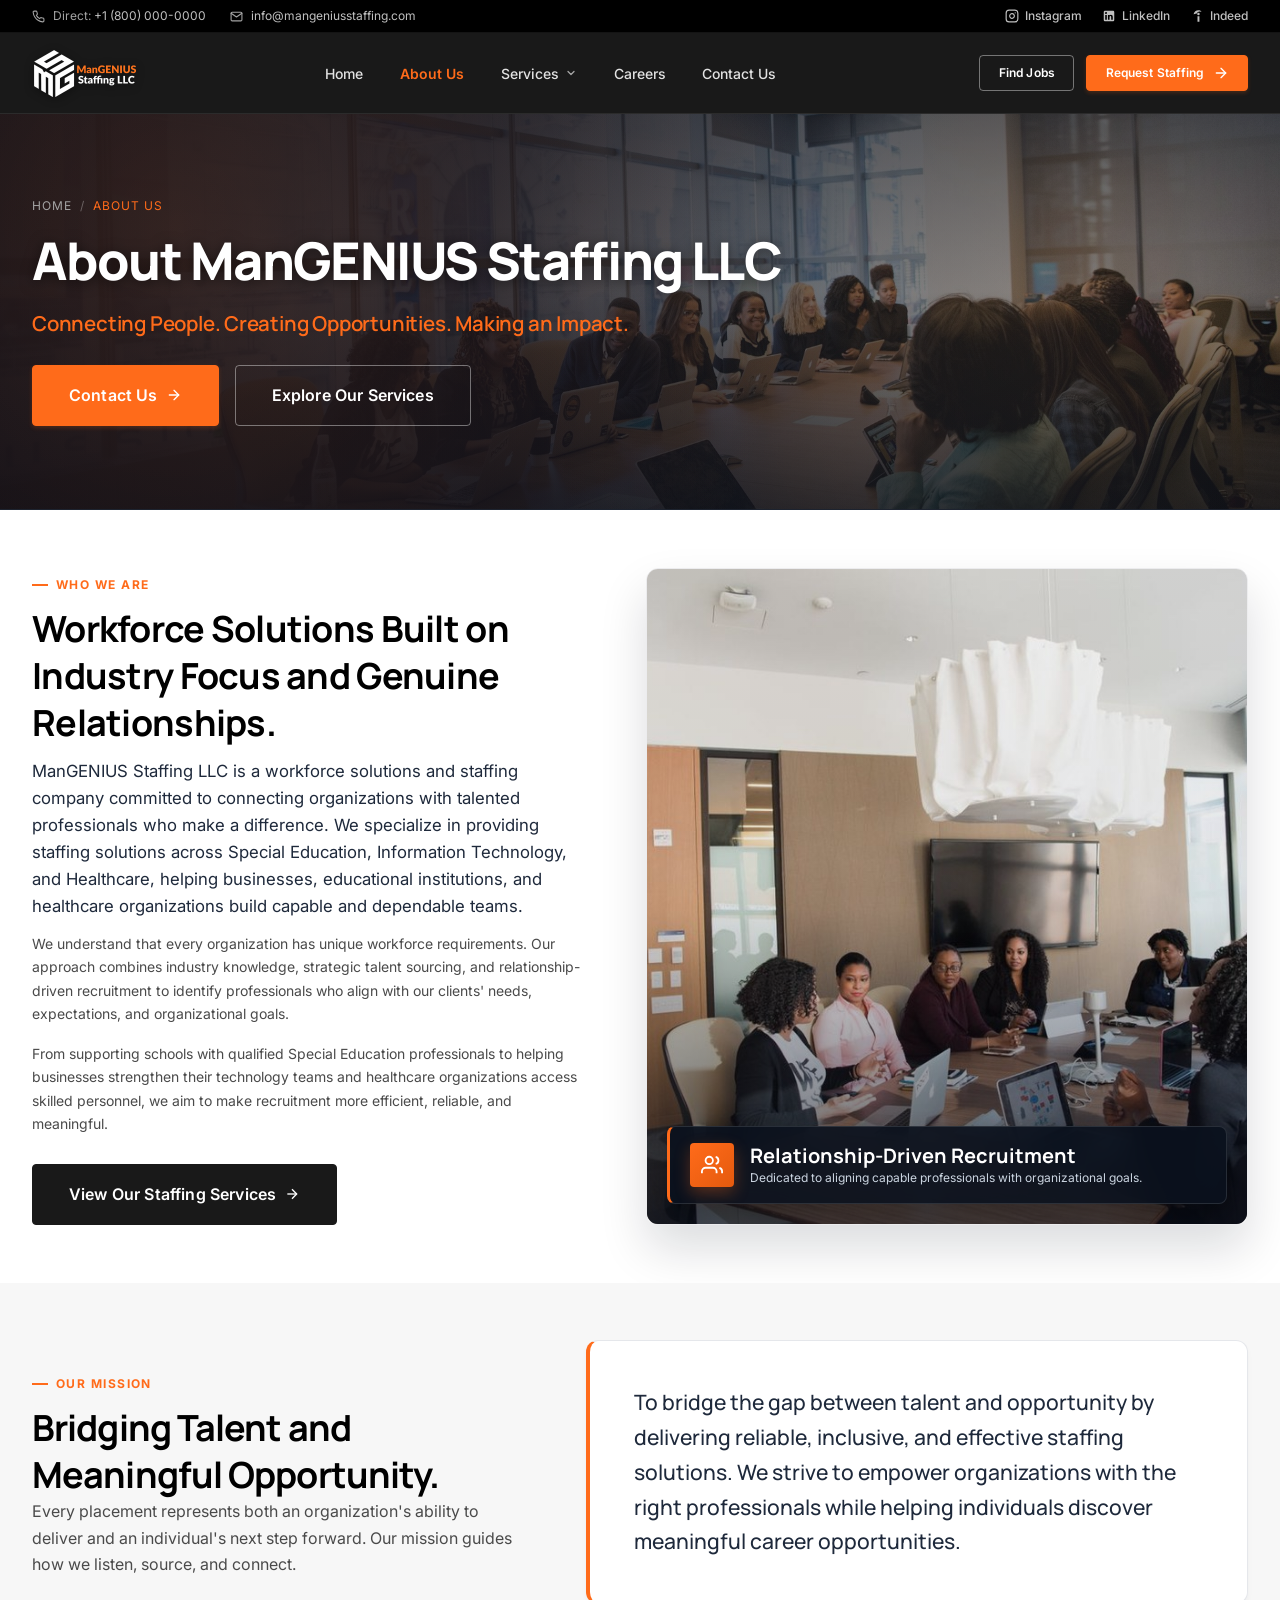
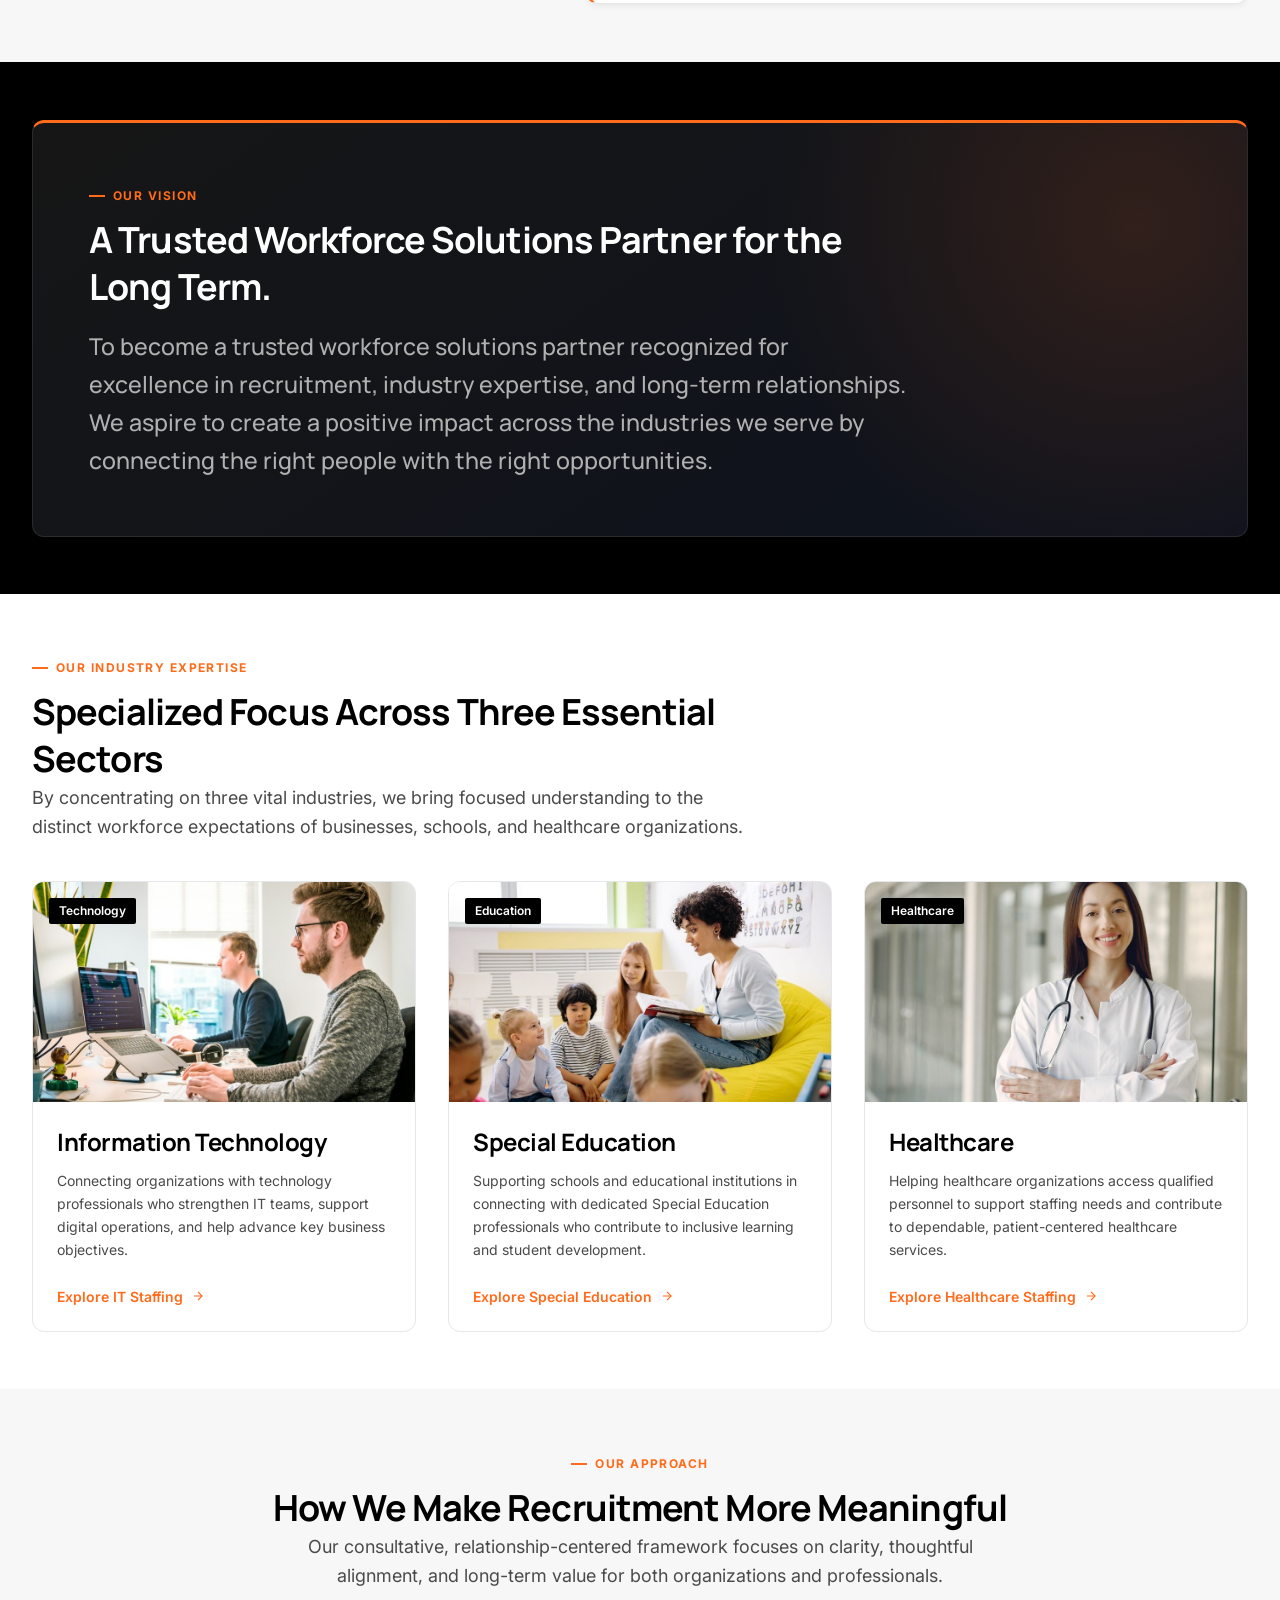
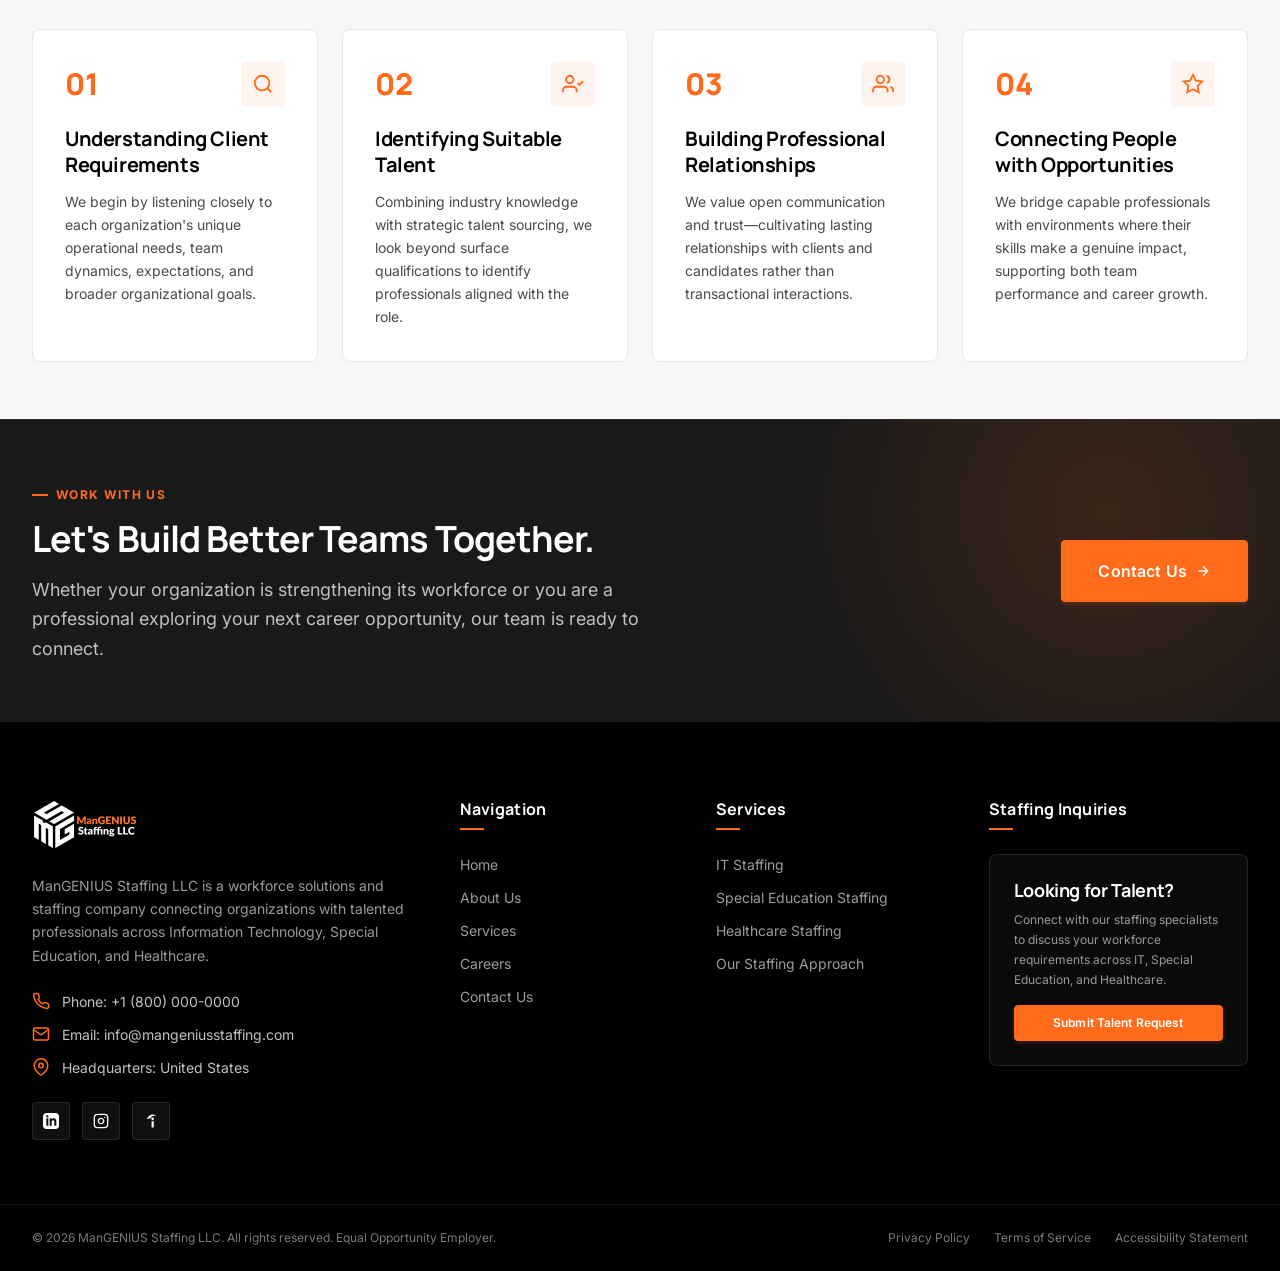
==== commit 151a912c: "Save Website code" ====
--- a/client-website/about.html
+++ b/client-website/about.html
@@ -4,8 +4,8 @@
   <meta charset="UTF-8">
   <meta name="viewport" content="width=device-width, initial-scale=1.0">
   <meta http-equiv="X-UA-Compatible" content="ie=edge">
-  <title>About Us | ManGENIUS Staffing LLC</title>
-  <meta name="description" content="Learn about ManGENIUS Staffing LLC, our mission, values, leadership, and our commitment to providing premier healthcare and corporate staffing solutions.">
+  <title>About ManGENIUS Staffing LLC | Workforce Solutions &amp; Specialized Staffing</title>
+  <meta name="description" content="Learn about ManGENIUS Staffing LLC, our mission, vision, and industry expertise across Information Technology, Special Education, and Healthcare staffing.">
   
   <!-- Preconnect to Google Fonts -->
   <link rel="preconnect" href="https://fonts.googleapis.com">
@@ -23,7 +23,7 @@
   <!-- =========================================================================
        1. TOP UTILITY BAR (Corporate Utility)
        ========================================================================= -->
-  <aside class="topbar" aria-label="Quick contact and portal links">
+  <aside class="topbar" aria-label="Quick contact and social links">
     <div class="container topbar-content">
       <div class="topbar-left">
         <span class="topbar-item">
@@ -76,27 +76,27 @@
             </a>
             <div class="dropdown-menu" role="menu">
               <div class="dropdown-item">
-                <a href="services.html" class="dropdown-link" role="menuitem">
+                <a href="services.html#it-staffing" class="dropdown-link" role="menuitem">
                   <span class="dropdown-title">IT Staffing</span>
-                  <span class="dropdown-desc">Software engineers, cloud architects, and tech specialists.</span>
+                  <span class="dropdown-desc">Technology professionals supporting digital operations and IT goals.</span>
                 </a>
               </div>
               <div class="dropdown-item">
-                <a href="services.html" class="dropdown-link" role="menuitem">
+                <a href="services.html#special-education-staffing" class="dropdown-link" role="menuitem">
                   <span class="dropdown-title">Special Education Staffing</span>
-                  <span class="dropdown-desc">Special educators, school nurses, and certified therapists.</span>
+                  <span class="dropdown-desc">Dedicated professionals supporting inclusive learning environments.</span>
                 </a>
               </div>
               <div class="dropdown-item">
-                <a href="services.html" class="dropdown-link" role="menuitem">
+                <a href="services.html#healthcare-staffing" class="dropdown-link" role="menuitem">
                   <span class="dropdown-title">Healthcare Staffing</span>
-                  <span class="dropdown-desc">Travel RNs, allied clinicians, and acute care professionals.</span>
+                  <span class="dropdown-desc">Qualified professionals supporting dependable healthcare services.</span>
                 </a>
               </div>
               <div class="dropdown-item">
-                <a href="services.html" class="dropdown-link" role="menuitem">
-                  <span class="dropdown-title">Workforce Solutions</span>
-                  <span class="dropdown-desc">Temporary coverage, direct hire, and managed staffing programs.</span>
+                <a href="services.html#staffing-approach" class="dropdown-link" role="menuitem">
+                  <span class="dropdown-title">Our Staffing Approach</span>
+                  <span class="dropdown-desc">Relationship-driven recruitment tailored to organizational needs.</span>
                 </a>
               </div>
             </div>
@@ -151,10 +151,10 @@
           </button>
         </div>
         <div class="mobile-submenu">
-          <a href="services.html">IT Staffing</a>
-          <a href="services.html">Special Education Staffing</a>
-          <a href="services.html">Healthcare Staffing</a>
-          <a href="services.html">Workforce Solutions</a>
+          <a href="services.html#it-staffing">IT Staffing</a>
+          <a href="services.html#special-education-staffing">Special Education Staffing</a>
+          <a href="services.html#healthcare-staffing">Healthcare Staffing</a>
+          <a href="services.html#staffing-approach">Our Staffing Approach</a>
         </div>
       </li>
       <li class="mobile-nav-item"><a href="careers.html" class="mobile-nav-link">Careers</a></li>
@@ -173,64 +173,278 @@
   </aside>
 
   <!-- =========================================================================
-       4. PAGE HERO & SKELETON
+       4. MAIN CONTENT AREA — ABOUT US PAGE
        ========================================================================= -->
   <main id="mainContent">
-    <section class="page-hero">
+
+    <!-- 1. ABOUT US HERO -->
+    <section class="page-hero subpage-hero" id="about-hero">
+      <div class="hero-bg-media" aria-hidden="true">
+        <img src="images/hero.jpg" alt="" class="hero-bg-img" width="1920" height="1080" fetchpriority="high">
+        <div class="hero-bg-overlay"></div>
+        <div class="hero-bg-glow"></div>
+      </div>
+
+      <div class="container hero-container">
+        <div class="reveal">
+          <nav class="hero-breadcrumbs" aria-label="Breadcrumb">
+            <a href="index.html">Home</a>
+            <span class="separator" aria-hidden="true">/</span>
+            <span class="current" aria-current="page">About Us</span>
+          </nav>
+
+          <h1 class="hero-title">About ManGENIUS Staffing LLC</h1>
+          <p class="subpage-hero-tagline">Connecting People. Creating Opportunities. Making an Impact.</p>
+
+          <div class="hero-cta-group" style="margin-bottom: 0;">
+            <a href="contact.html" class="btn btn-orange btn-lg">
+              <span>Contact Us</span>
+              <svg class="icon icon-arrow" viewBox="0 0 24 24" fill="none" stroke="currentColor" stroke-width="2" stroke-linecap="round" stroke-linejoin="round"><line x1="5" y1="12" x2="19" y2="12"></line><polyline points="12 5 19 12 12 19"></polyline></svg>
+            </a>
+            <a href="services.html" class="btn btn-outline-white btn-lg">Explore Our Services</a>
+          </div>
+        </div>
+      </div>
+    </section>
+
+    <!-- 2. COMPANY INTRODUCTION -->
+    <section class="section bg-white" id="company-overview">
       <div class="container">
-        <div class="hero-breadcrumbs">
-          <a href="index.html">Home</a>
-          <span class="separator">/</span>
-          <span class="current">About Us</span>
-        </div>
-        <h1 class="hero-title">About ManGENIUS Staffing LLC</h1>
-        <p class="hero-subtitle">
-          Founded on principles of clinical excellence, integrity, and operational precision, ManGENIUS Staffing LLC is committed to bridging critical talent gaps across the nation.
-        </p>
-      </div>
-    </section>
-
-    <!-- Company Overview Container -->
-    <section class="section bg-white">
+        <div class="about-split">
+          <div class="about-text-col reveal">
+            <div>
+              <span class="eyebrow">Who We Are</span>
+              <h2 class="about-heading">Workforce Solutions Built on Industry Focus and Genuine Relationships.</h2>
+              <p class="text-lead about-lead">
+                ManGENIUS Staffing LLC is a workforce solutions and staffing company committed to connecting organizations with talented professionals who make a difference. We specialize in providing staffing solutions across Special Education, Information Technology, and Healthcare, helping businesses, educational institutions, and healthcare organizations build capable and dependable teams.
+              </p>
+              <p class="about-body" style="margin-bottom: var(--space-4);">
+                We understand that every organization has unique workforce requirements. Our approach combines industry knowledge, strategic talent sourcing, and relationship-driven recruitment to identify professionals who align with our clients' needs, expectations, and organizational goals.
+              </p>
+              <p class="about-body">
+                From supporting schools with qualified Special Education professionals to helping businesses strengthen their technology teams and healthcare organizations access skilled personnel, we aim to make recruitment more efficient, reliable, and meaningful.
+              </p>
+            </div>
+
+            <div class="about-cta-wrap" style="margin-top: var(--space-6);">
+              <a href="services.html" class="btn btn-dark btn-lg">
+                <span>View Our Staffing Services</span>
+                <svg class="icon icon-arrow" viewBox="0 0 24 24" fill="none" stroke="currentColor" stroke-width="2"><line x1="5" y1="12" x2="19" y2="12"></line><polyline points="12 5 19 12 12 19"></polyline></svg>
+              </a>
+            </div>
+          </div>
+
+          <div class="about-media-col reveal reveal-delay-1">
+            <div class="about-image-card">
+              <img src="images/about.jpg" alt="ManGENIUS Staffing LLC professionals collaborating in a modern conference room" width="1000" height="720" loading="lazy" style="object-position: center 75%;">
+              <div class="about-floating-badge">
+                <div class="badge-icon" aria-hidden="true">
+                  <svg width="22" height="22" viewBox="0 0 24 24" fill="none" stroke="currentColor" stroke-width="2"><path d="M17 21v-2a4 4 0 0 0-4-4H5a4 4 0 0 0-4 4v2"></path><circle cx="9" cy="7" r="4"></circle><path d="M23 21v-2a4 4 0 0 0-3-3.87"></path><path d="M16 3.13a4 4 0 0 1 0 7.75"></path></svg>
+                </div>
+                <div>
+                  <div class="badge-num">Relationship-Driven Recruitment</div>
+                  <div class="badge-label">Dedicated to aligning capable professionals with organizational goals.</div>
+                </div>
+              </div>
+            </div>
+          </div>
+        </div>
+      </div>
+    </section>
+
+    <!-- 3. OUR MISSION -->
+    <section class="section bg-light" id="our-mission">
       <div class="container">
-        <div class="grid grid-2 items-center" style="margin-bottom: var(--space-12);">
+        <div class="editorial-statement-grid reveal">
           <div>
-            <span class="eyebrow">Our Mission & Identity</span>
-            <h2>Connecting Dedicated Professionals with Visionary Institutions</h2>
-            <p class="text-lead">
-              We empower healthcare providers, educational leaders, and corporate enterprises by sourcing top-tier credentialed talent quickly and reliably.
-            </p>
+            <span class="eyebrow">Our Mission</span>
+            <h2>Bridging Talent and Meaningful Opportunity.</h2>
+            <p style="margin-bottom: 0;">
+              Every placement represents both an organization's ability to deliver and an individual's next step forward. Our mission guides how we listen, source, and connect.
+            </p>
+          </div>
+          <div class="statement-card-light">
             <p>
-              Our rigorous vetting procedures, personalized service model, and unwavering commitment to compliance set a benchmark for modern workforce management.
-            </p>
-            <div style="margin-top: var(--space-6);">
-              <a href="contact.html" class="btn btn-orange">Contact Our Leadership</a>
-            </div>
-          </div>
-          <div>
-            <div style="border-radius: var(--radius-lg); overflow: hidden; box-shadow: var(--shadow-card-hover);">
-              <img src="images/about.jpg" alt="ManGENIUS Staffing Executive Consultation" width="600" height="400" style="width: 100%; height: 360px; object-fit: cover;">
-            </div>
-          </div>
-        </div>
-
-        <!-- Foundation Core Values Preview Cards -->
+              To bridge the gap between talent and opportunity by delivering reliable, inclusive, and effective staffing solutions. We strive to empower organizations with the right professionals while helping individuals discover meaningful career opportunities.
+            </p>
+          </div>
+        </div>
+      </div>
+    </section>
+
+    <!-- 4. OUR VISION -->
+    <section class="section bg-black" id="our-vision">
+      <div class="container">
+        <div class="vision-panel reveal">
+          <div class="vision-panel-inner">
+            <span class="eyebrow">Our Vision</span>
+            <h2 class="text-white" style="margin-bottom: var(--space-3);">A Trusted Workforce Solutions Partner for the Long Term.</h2>
+            <p class="vision-quote">
+              To become a trusted workforce solutions partner recognized for excellence in recruitment, industry expertise, and long-term relationships. We aspire to create a positive impact across the industries we serve by connecting the right people with the right opportunities.
+            </p>
+          </div>
+        </div>
+      </div>
+    </section>
+
+    <!-- 5. OUR INDUSTRY EXPERTISE -->
+    <section class="section bg-white" id="industry-expertise">
+      <div class="container">
+        <div class="reveal" style="max-width: 720px; margin-bottom: clamp(1.75rem, 3vw, 2.75rem);">
+          <span class="eyebrow">Our Industry Expertise</span>
+          <h2>Specialized Focus Across Three Essential Sectors</h2>
+          <p class="text-lead">
+            By concentrating on three vital industries, we bring focused understanding to the distinct workforce expectations of businesses, schools, and healthcare organizations.
+          </p>
+        </div>
+
         <div class="grid grid-3">
-          <div class="card">
-            <h3 class="card-title">Integrity & Quality</h3>
-            <p class="card-text">Every candidate undergo thorough primary-source verification and background scrutiny.</p>
-          </div>
-          <div class="card">
-            <h3 class="card-title">Agile Deployment</h3>
-            <p class="card-text">Rapid mobilization capabilities to fill urgent clinical and professional vacancies within hours.</p>
-          </div>
-          <div class="card">
-            <h3 class="card-title">Lasting Partnerships</h3>
-            <p class="card-text">We build consultative, long-term relationships centered around institutional success and employee growth.</p>
-          </div>
-        </div>
-      </div>
-    </section>
+          <!-- Expertise 1: Information Technology -->
+          <article class="card card-industry reveal">
+            <div class="card-industry-media">
+              <img src="images/industries/it.jpg" alt="Information Technology professionals working in a modern tech office" width="400" height="240" loading="lazy">
+              <span class="card-industry-tag">Technology</span>
+            </div>
+            <div class="card-industry-body">
+              <h3 class="card-title">Information Technology</h3>
+              <p class="card-text">
+                Connecting organizations with technology professionals who strengthen IT teams, support digital operations, and help advance key business objectives.
+              </p>
+              <a href="services.html#it-staffing" class="card-link">
+                <span>Explore IT Staffing</span>
+                <svg class="icon" viewBox="0 0 24 24" fill="none" stroke="currentColor" stroke-width="2"><line x1="5" y1="12" x2="19" y2="12"></line><polyline points="12 5 19 12 12 19"></polyline></svg>
+              </a>
+            </div>
+          </article>
+
+          <!-- Expertise 2: Special Education -->
+          <article class="card card-industry reveal reveal-delay-1">
+            <div class="card-industry-media">
+              <img src="images/industries/special-education.jpg" alt="Special Education professional engaging with students in an inclusive classroom" width="400" height="240" loading="lazy">
+              <span class="card-industry-tag">Education</span>
+            </div>
+            <div class="card-industry-body">
+              <h3 class="card-title">Special Education</h3>
+              <p class="card-text">
+                Supporting schools and educational institutions in connecting with dedicated Special Education professionals who contribute to inclusive learning and student development.
+              </p>
+              <a href="services.html#special-education-staffing" class="card-link">
+                <span>Explore Special Education</span>
+                <svg class="icon" viewBox="0 0 24 24" fill="none" stroke="currentColor" stroke-width="2"><line x1="5" y1="12" x2="19" y2="12"></line><polyline points="12 5 19 12 12 19"></polyline></svg>
+              </a>
+            </div>
+          </article>
+
+          <!-- Expertise 3: Healthcare -->
+          <article class="card card-industry reveal reveal-delay-2">
+            <div class="card-industry-media">
+              <img src="images/industries/healthcare.jpg" alt="Healthcare professional in a modern clinical environment" width="400" height="240" loading="lazy">
+              <span class="card-industry-tag">Healthcare</span>
+            </div>
+            <div class="card-industry-body">
+              <h3 class="card-title">Healthcare</h3>
+              <p class="card-text">
+                Helping healthcare organizations access qualified personnel to support staffing needs and contribute to dependable, patient-centered healthcare services.
+              </p>
+              <a href="services.html#healthcare-staffing" class="card-link">
+                <span>Explore Healthcare Staffing</span>
+                <svg class="icon" viewBox="0 0 24 24" fill="none" stroke="currentColor" stroke-width="2"><line x1="5" y1="12" x2="19" y2="12"></line><polyline points="12 5 19 12 12 19"></polyline></svg>
+              </a>
+            </div>
+          </article>
+        </div>
+      </div>
+    </section>
+
+    <!-- 6. OUR APPROACH -->
+    <section class="section bg-light" id="our-approach">
+      <div class="container">
+        <div class="reveal" style="text-align: center; max-width: 740px; margin: 0 auto clamp(1.75rem, 3vw, 2.75rem);">
+          <span class="eyebrow" style="justify-content: center;">Our Approach</span>
+          <h2>How We Make Recruitment More Meaningful</h2>
+          <p class="text-lead">
+            Our consultative, relationship-centered framework focuses on clarity, thoughtful alignment, and long-term value for both organizations and professionals.
+          </p>
+        </div>
+
+        <div class="process-grid">
+          <div class="step-card reveal">
+            <div class="step-header">
+              <span class="step-number">01</span>
+              <div class="step-icon-wrapper" aria-hidden="true">
+                <svg width="22" height="22" viewBox="0 0 24 24" fill="none" stroke="currentColor" stroke-width="2"><circle cx="11" cy="11" r="8"></circle><line x1="21" y1="21" x2="16.65" y2="16.65"></line></svg>
+              </div>
+            </div>
+            <h3 class="step-title">Understanding Client Requirements</h3>
+            <p class="step-desc">
+              We begin by listening closely to each organization's unique operational needs, team dynamics, expectations, and broader organizational goals.
+            </p>
+          </div>
+
+          <div class="step-card reveal reveal-delay-1">
+            <div class="step-header">
+              <span class="step-number">02</span>
+              <div class="step-icon-wrapper" aria-hidden="true">
+                <svg width="22" height="22" viewBox="0 0 24 24" fill="none" stroke="currentColor" stroke-width="2"><path d="M16 21v-2a4 4 0 0 0-4-4H5a4 4 0 0 0-4 4v2"></path><circle cx="8.5" cy="7" r="4"></circle><polyline points="17 11 19 13 23 9"></polyline></svg>
+              </div>
+            </div>
+            <h3 class="step-title">Identifying Suitable Talent</h3>
+            <p class="step-desc">
+              Combining industry knowledge with strategic talent sourcing, we look beyond surface qualifications to identify professionals aligned with the role.
+            </p>
+          </div>
+
+          <div class="step-card reveal reveal-delay-2">
+            <div class="step-header">
+              <span class="step-number">03</span>
+              <div class="step-icon-wrapper" aria-hidden="true">
+                <svg width="22" height="22" viewBox="0 0 24 24" fill="none" stroke="currentColor" stroke-width="2"><path d="M17 21v-2a4 4 0 0 0-4-4H5a4 4 0 0 0-4 4v2"></path><circle cx="9" cy="7" r="4"></circle><path d="M23 21v-2a4 4 0 0 0-3-3.87"></path><path d="M16 3.13a4 4 0 0 1 0 7.75"></path></svg>
+              </div>
+            </div>
+            <h3 class="step-title">Building Professional Relationships</h3>
+            <p class="step-desc">
+              We value open communication and trust—cultivating lasting relationships with clients and candidates rather than transactional interactions.
+            </p>
+          </div>
+
+          <div class="step-card reveal reveal-delay-3">
+            <div class="step-header">
+              <span class="step-number">04</span>
+              <div class="step-icon-wrapper" aria-hidden="true">
+                <svg width="22" height="22" viewBox="0 0 24 24" fill="none" stroke="currentColor" stroke-width="2"><polygon points="12 2 15.09 8.26 22 9.27 17 14.14 18.18 21.02 12 17.77 5.82 21.02 7 14.14 2 9.27 8.91 8.26 12 2"></polygon></svg>
+              </div>
+            </div>
+            <h3 class="step-title">Connecting People with Opportunities</h3>
+            <p class="step-desc">
+              We bridge capable professionals with environments where their skills make a genuine impact, supporting both team performance and career growth.
+            </p>
+          </div>
+        </div>
+      </div>
+    </section>
+
+    <!-- 7. CONTACT CTA -->
+    <section class="section bg-dark" id="cta" style="border-top: 1px solid rgba(255, 255, 255, 0.08); position: relative; overflow: hidden;">
+      <div style="position: absolute; top: 0; right: 0; bottom: 0; width: 45%; background: radial-gradient(circle at 70% 30%, rgba(255, 107, 26, 0.15) 0%, transparent 70%); pointer-events: none;"></div>
+      <div class="container" style="position: relative; z-index: 2;">
+        <div class="flex-between reveal" style="flex-wrap: wrap; gap: var(--space-8); align-items: center;">
+          <div style="max-width: 680px;">
+            <span class="eyebrow">Work With Us</span>
+            <h2 class="text-white" style="margin-bottom: var(--space-3);">Let's Build Better Teams Together.</h2>
+            <p style="color: #C0C0C0; font-size: var(--fs-md); line-height: var(--lh-relaxed); margin-bottom: 0;">
+              Whether your organization is strengthening its workforce or you are a professional exploring your next career opportunity, our team is ready to connect.
+            </p>
+          </div>
+          <div class="flex gap-4" style="flex-wrap: wrap;">
+            <a href="contact.html" class="btn btn-orange btn-lg">
+              <span>Contact Us</span>
+              <svg class="icon icon-arrow" viewBox="0 0 24 24" fill="none" stroke="currentColor" stroke-width="2"><line x1="5" y1="12" x2="19" y2="12"></line><polyline points="12 5 19 12 12 19"></polyline></svg>
+            </a>
+          </div>
+        </div>
+      </div>
+    </section>
+
   </main>
 
   <!-- =========================================================================
@@ -245,30 +459,30 @@
               <img src="images/logo.png" alt="ManGENIUS Staffing LLC Logo" width="180" height="86">
             </a>
             <p class="footer-about">
-              ManGENIUS Staffing LLC is a premier workforce solutions provider delivering elite healthcare, educational, and corporate personnel across the United States.
+              ManGENIUS Staffing LLC is a workforce solutions and staffing company connecting organizations with talented professionals across Information Technology, Special Education, and Healthcare.
             </p>
             <div class="footer-contact-list">
               <div class="footer-contact-item">
                 <svg viewBox="0 0 24 24" fill="none" stroke="currentColor" stroke-width="2"><path d="M22 16.92v3a2 2 0 0 1-2.18 2 19.79 19.79 0 0 1-8.63-3.07 19.5 19.5 0 0 1-6-6 19.79 19.79 0 0 1-3.07-8.67A2 2 0 0 1 4.11 2h3a2 2 0 0 1 2 1.72 12.84 12.84 0 0 0 .7 2.81 2 2 0 0 1-.45 2.11L8.09 9.91a16 16 0 0 0 6 6l1.27-1.27a2 2 0 0 1 2.11-.45 12.84 12.84 0 0 0 2.81.7A2 2 0 0 1 22 16.92z"></path></svg>
-                <span>Phone: <a href="tel:+18000000000">+1 (800) 000-0000</a> [Editable]</span>
+                <span>Phone: <a href="tel:+18000000000">+1 (800) 000-0000</a></span>
               </div>
               <div class="footer-contact-item">
                 <svg viewBox="0 0 24 24" fill="none" stroke="currentColor" stroke-width="2"><path d="M4 4h16c1.1 0 2 .9 2 2v12c0 1.1-.9 2-2 2H4c-1.1 0-2-.9-2-2V6c0-1.1.9-2 2-2z"></path><polyline points="22,6 12,13 2,6"></polyline></svg>
-                <span>Email: <a href="mailto:info@mangeniusstaffing.com">info@mangeniusstaffing.com</a> [Editable]</span>
+                <span>Email: <a href="mailto:info@mangeniusstaffing.com">info@mangeniusstaffing.com</a></span>
               </div>
               <div class="footer-contact-item">
                 <svg viewBox="0 0 24 24" fill="none" stroke="currentColor" stroke-width="2"><path d="M21 10c0 7-9 13-9 13s-9-6-9-13a9 9 0 0 1 18 0z"></path><circle cx="12" cy="10" r="3"></circle></svg>
-                <span>Headquarters: United States [Editable]</span>
+                <span>Headquarters: United States</span>
               </div>
             </div>
             <div class="footer-socials">
-              <a href="#" class="social-icon-btn" aria-label="LinkedIn"><svg viewBox="0 0 24 24" fill="currentColor"><path d="M19 0h-14c-2.761 0-5 2.239-5 5v14c0 2.761 2.239 5 5 5h14c2.762 0 5-2.239 5-5v-14c0-2.761-2.238-5-5-5zm-11 19h-3v-11h3v11zm-1.5-12.268c-.966 0-1.75-.79-1.75-1.764s.784-1.764 1.75-1.764 1.75.79 1.75 1.764-.783 1.764-1.75 1.764zm13.5 12.268h-3v-5.604c0-3.368-4-3.113-4 0v5.604h-3v-11h3v1.765c1.396-2.586 7-2.777 7 2.476v6.759z"/></svg></a>
-              <a href="#" class="social-icon-btn" aria-label="Facebook"><svg viewBox="0 0 24 24" fill="currentColor"><path d="M9 8h-3v4h3v12h5v-12h3.642l.358-4h-4v-1.667c0-.955.192-1.333 1.115-1.333h2.885v-5h-3.808c-3.596 0-5.192 1.583-5.192 4.615v3.385z"/></svg></a>
-              <a href="#" class="social-icon-btn" aria-label="X"><svg viewBox="0 0 24 24" fill="currentColor"><path d="M18.244 2.25h3.308l-7.227 8.26 8.502 11.24H16.17l-5.214-6.817L4.99 21.75H1.68l7.73-8.835L1.254 2.25H8.08l4.713 6.231zm-1.161 17.52h1.833L7.084 4.126H5.117z"/></svg></a>
+              <a href="https://www.linkedin.com/" target="_blank" rel="noopener noreferrer" class="social-icon-btn" aria-label="LinkedIn"><svg viewBox="0 0 24 24" fill="currentColor"><path d="M19 0h-14c-2.761 0-5 2.239-5 5v14c0 2.761 2.239 5 5 5h14c2.762 0 5-2.239 5-5v-14c0-2.761-2.238-5-5-5zm-11 19h-3v-11h3v11zm-1.5-12.268c-.966 0-1.75-.79-1.75-1.764s.784-1.764 1.75-1.764 1.75.79 1.75 1.764-.783 1.764-1.75 1.764zm13.5 12.268h-3v-5.604c0-3.368-4-3.113-4 0v5.604h-3v-11h3v1.765c1.396-2.586 7-2.777 7 2.476v6.759z"/></svg></a>
+              <a href="https://www.instagram.com/" target="_blank" rel="noopener noreferrer" class="social-icon-btn" aria-label="Instagram"><svg viewBox="0 0 24 24" fill="none" stroke="currentColor" stroke-width="2" stroke-linecap="round" stroke-linejoin="round"><rect x="2" y="2" width="20" height="20" rx="5" ry="5"></rect><path d="M16 11.37A4 4 0 1 1 12.63 8 4 4 0 0 1 16 11.37z"></path><line x1="17.5" y1="6.5" x2="17.51" y2="6.5"></line></svg></a>
+              <a href="https://www.indeed.com/" target="_blank" rel="noopener noreferrer" class="social-icon-btn" aria-label="Indeed"><svg viewBox="0 0 24 24" fill="currentColor"><path d="M14.22 2.25c-3.79 0-7.03 2.58-7.95 6.26-.08.31.18.59.48.46 1.48-.66 3.16-1.08 4.86-1.15.65-2.06 2.57-3.54 4.84-3.54.9 0 1.74.24 2.46.66.27.16.6-.1.49-.4C18.56 3.18 16.53 2.25 14.22 2.25zm.28 4.35a2.1 2.1 0 1 0 0 4.2 2.1 2.1 0 0 0 0-4.2zm-1.65 5.65v9.5h3.3v-9.5h-3.3z"/></svg></a>
             </div>
           </div>
           <div>
-            <h4 class="footer-col-title">Navigation</h4>
+            <h3 class="footer-col-title">Navigation</h3>
             <ul class="footer-links">
               <li><a href="index.html">Home</a></li>
               <li><a href="about.html">About Us</a></li>
@@ -278,21 +492,19 @@
             </ul>
           </div>
           <div>
-            <h4 class="footer-col-title">Services</h4>
+            <h3 class="footer-col-title">Services</h3>
             <ul class="footer-links">
-              <li><a href="services.html">IT Staffing</a></li>
-              <li><a href="services.html">Special Education Staffing</a></li>
-              <li><a href="services.html">Healthcare Staffing</a></li>
-              <li><a href="services.html">Temporary Staffing</a></li>
-              <li><a href="services.html">Permanent Recruitment</a></li>
-              <li><a href="services.html">Workforce Solutions</a></li>
+              <li><a href="services.html#it-staffing">IT Staffing</a></li>
+              <li><a href="services.html#special-education-staffing">Special Education Staffing</a></li>
+              <li><a href="services.html#healthcare-staffing">Healthcare Staffing</a></li>
+              <li><a href="services.html#staffing-approach">Our Staffing Approach</a></li>
             </ul>
           </div>
           <div>
-            <h4 class="footer-col-title">Staffing Inquiries</h4>
+            <h3 class="footer-col-title">Staffing Inquiries</h3>
             <div class="footer-cta-card">
-              <h5>Need Talent Immediately?</h5>
-              <p>Our staffing specialists are available 24/7 to solve your clinical and professional workforce shortages.</p>
+              <h4>Looking for Talent?</h4>
+              <p>Connect with our staffing specialists to discuss your workforce requirements across IT, Special Education, and Healthcare.</p>
               <a href="contact.html" class="btn btn-orange btn-sm" style="width: 100%;">Submit Talent Request</a>
             </div>
           </div>
@@ -306,7 +518,6 @@
           <a href="#">Privacy Policy</a>
           <a href="#">Terms of Service</a>
           <a href="#">Accessibility Statement</a>
-          <a href="#">Compliance & Credentialing</a>
         </div>
       </div>
     </div>
--- a/client-website/css/style.css
+++ b/client-website/css/style.css
@@ -6,9 +6,8 @@
    ========================================================================== */
 
 /* --------------------------------------------------------------------------
-   1. GOOGLE FONTS & DESIGN TOKENS
+   1. DESIGN TOKENS (Google Fonts loaded via <link> in HTML <head>)
    -------------------------------------------------------------------------- */
-@import url('https://fonts.googleapis.com/css2?family=Inter:wght@300;400;500;600;700&family=Manrope:wght@500;600;700;800&display=swap');
 
 :root {
   /* Brand Core Colors */
@@ -1462,6 +1461,7 @@
   padding: var(--space-6);
 }
 
+.footer-cta-card h4,
 .footer-cta-card h5 {
   color: var(--color-white);
   font-size: var(--fs-md);
@@ -2401,6 +2401,523 @@
 }
 
 /* --------------------------------------------------------------------------
+   SUBPAGE COMPONENTS (About Us & Services Pages)
+   -------------------------------------------------------------------------- */
+.subpage-hero {
+  position: relative;
+  min-height: clamp(340px, 44vh, 460px);
+  display: flex;
+  align-items: center;
+  padding: clamp(3.25rem, 6vw, 4.75rem) 0;
+  background-color: #0a101d;
+  overflow: hidden;
+}
+
+.subpage-hero .hero-container {
+  position: relative;
+  z-index: 2;
+}
+
+.subpage-hero .hero-title {
+  font-size: clamp(2rem, 4.4vw, 3.25rem);
+  line-height: 1.15;
+  max-width: 820px;
+  margin-bottom: var(--space-4);
+  text-shadow: 0 2px 14px rgba(0, 0, 0, 0.55);
+}
+
+.subpage-hero .hero-subtitle {
+  color: #E2E8F0;
+  font-size: clamp(1rem, 1.6vw, 1.15rem);
+  max-width: 680px;
+  margin-bottom: var(--space-6);
+  text-shadow: 0 1px 8px rgba(0, 0, 0, 0.65);
+}
+
+.subpage-hero-tagline {
+  display: inline-block;
+  font-family: var(--font-heading);
+  font-size: clamp(1.05rem, 1.8vw, 1.28rem);
+  font-weight: var(--fw-semibold);
+  color: var(--color-orange);
+  letter-spacing: -0.01em;
+  margin-bottom: var(--space-6);
+}
+
+/* Editorial Mission & Vision Blocks */
+.editorial-statement-grid {
+  display: grid;
+  grid-template-columns: 0.85fr 1.15fr;
+  gap: clamp(2rem, 5vw, 4.5rem);
+  align-items: center;
+}
+
+.statement-card-light {
+  background-color: var(--color-white);
+  border: 1px solid var(--color-border);
+  border-left: 4px solid var(--color-orange);
+  border-radius: var(--radius-lg);
+  padding: clamp(1.75rem, 3.5vw, 2.75rem);
+  box-shadow: var(--shadow-card);
+}
+
+.statement-card-light p {
+  font-family: var(--font-heading);
+  font-size: clamp(1.08rem, 1.8vw, 1.32rem);
+  line-height: 1.65;
+  color: #1E293B;
+  font-weight: var(--fw-medium);
+  margin-bottom: 0;
+}
+
+.vision-panel {
+  position: relative;
+  background: linear-gradient(145deg, #161616 0%, #0d121d 100%);
+  border: 1px solid rgba(255, 255, 255, 0.1);
+  border-top: 3px solid var(--color-orange);
+  border-radius: var(--radius-lg);
+  padding: clamp(2rem, 4.5vw, 3.5rem);
+  box-shadow: 0 24px 48px rgba(0, 0, 0, 0.35);
+  overflow: hidden;
+}
+
+.vision-panel::after {
+  content: '';
+  position: absolute;
+  top: 0;
+  right: 0;
+  width: 45%;
+  height: 100%;
+  background: radial-gradient(circle at 80% 25%, rgba(255, 107, 26, 0.14) 0%, transparent 70%);
+  pointer-events: none;
+}
+
+.vision-panel-inner {
+  position: relative;
+  z-index: 2;
+  max-width: 820px;
+}
+
+.vision-quote {
+  font-family: var(--font-heading);
+  font-size: clamp(1.15rem, 2vw, 1.45rem);
+  line-height: 1.65;
+  color: #EAEAEA;
+  font-weight: var(--fw-medium);
+  margin-top: var(--space-4);
+  margin-bottom: 0;
+}
+
+/* Services Intro Quick Pillar Strip */
+.service-pillar-grid {
+  display: grid;
+  grid-template-columns: repeat(3, 1fr);
+  gap: var(--space-5);
+  margin-top: var(--space-8);
+}
+
+.service-pillar-link {
+  display: flex;
+  flex-direction: column;
+  gap: var(--space-2);
+  padding: var(--space-6);
+  background-color: var(--color-light-grey);
+  border: 1px solid var(--color-border);
+  border-radius: var(--radius-md);
+  transition: all var(--transition-base);
+}
+
+.service-pillar-link:hover {
+  background-color: var(--color-white);
+  border-color: var(--color-orange);
+  box-shadow: var(--shadow-card-hover);
+  transform: translateY(-3px);
+}
+
+.service-pillar-num {
+  font-family: var(--font-heading);
+  font-size: var(--fs-xs);
+  font-weight: var(--fw-bold);
+  letter-spacing: 0.1em;
+  text-transform: uppercase;
+  color: var(--color-orange);
+}
+
+.service-pillar-title {
+  font-family: var(--font-heading);
+  font-size: var(--fs-lg);
+  font-weight: var(--fw-bold);
+  color: var(--color-black);
+}
+
+.service-pillar-meta {
+  font-size: var(--fs-xs);
+  color: var(--color-mid-grey);
+  line-height: 1.5;
+}
+
+/* Dedicated Alternating Service Sections */
+.service-detail-split {
+  display: grid;
+  grid-template-columns: 1fr 1fr;
+  gap: clamp(2rem, 5vw, 4.25rem);
+  align-items: center;
+}
+
+.service-detail-split.is-reversed .service-detail-media {
+  order: 2;
+}
+
+.service-detail-split.is-reversed .service-detail-content {
+  order: 1;
+}
+
+.service-detail-media {
+  position: relative;
+  border-radius: var(--radius-lg);
+  overflow: hidden;
+  box-shadow: 0 20px 44px rgba(10, 16, 29, 0.12);
+  border: 1px solid rgba(15, 23, 42, 0.08);
+}
+
+.service-detail-media img {
+  width: 100%;
+  height: clamp(300px, 34vw, 420px);
+  object-fit: cover;
+  display: block;
+  transition: transform 0.6s cubic-bezier(0.16, 1, 0.3, 1);
+}
+
+.service-detail-media:hover img {
+  transform: scale(1.03);
+}
+
+.service-detail-tag {
+  position: absolute;
+  top: 18px;
+  left: 18px;
+  background-color: rgba(10, 16, 29, 0.88);
+  backdrop-filter: blur(8px);
+  -webkit-backdrop-filter: blur(8px);
+  color: var(--color-white);
+  border-left: 3px solid var(--color-orange);
+  padding: 6px 12px;
+  border-radius: var(--radius-sm);
+  font-size: var(--fs-xs);
+  font-weight: var(--fw-semibold);
+  letter-spacing: 0.04em;
+}
+
+.service-points-list {
+  display: flex;
+  flex-direction: column;
+  gap: 10px;
+  margin: var(--space-5) 0 var(--space-7, 1.75rem);
+}
+
+.service-point-item {
+  display: flex;
+  align-items: flex-start;
+  gap: 12px;
+  font-size: var(--fs-sm);
+  color: #334155;
+  line-height: 1.55;
+}
+
+.service-point-icon {
+  width: 22px;
+  height: 22px;
+  border-radius: 6px;
+  background-color: rgba(255, 107, 26, 0.12);
+  color: var(--color-orange);
+  display: inline-flex;
+  align-items: center;
+  justify-content: center;
+  flex-shrink: 0;
+  margin-top: 2px;
+}
+
+.service-point-icon svg {
+  width: 13px;
+  height: 13px;
+}
+
+/* FAQ Accordion Component */
+.faq-list {
+  max-width: 860px;
+  margin: 0 auto;
+  display: flex;
+  flex-direction: column;
+  gap: 12px;
+}
+
+.faq-item {
+  background-color: var(--color-white);
+  border: 1px solid var(--color-border);
+  border-radius: var(--radius-md);
+  overflow: hidden;
+  transition: border-color var(--transition-fast), box-shadow var(--transition-fast);
+}
+
+.faq-item[open] {
+  border-color: rgba(255, 107, 26, 0.45);
+  box-shadow: 0 10px 24px rgba(15, 23, 42, 0.06);
+}
+
+.faq-question {
+  list-style: none;
+  display: flex;
+  align-items: center;
+  justify-content: space-between;
+  gap: var(--space-4);
+  padding: 1.2rem 1.4rem;
+  font-family: var(--font-heading);
+  font-size: var(--fs-base);
+  font-weight: var(--fw-bold);
+  color: var(--color-black);
+  cursor: pointer;
+  user-select: none;
+}
+
+.faq-question::-webkit-details-marker {
+  display: none;
+}
+
+.faq-chevron {
+  width: 28px;
+  height: 28px;
+  border-radius: 50%;
+  background-color: var(--color-light-grey);
+  color: var(--color-dark-grey);
+  display: inline-flex;
+  align-items: center;
+  justify-content: center;
+  flex-shrink: 0;
+  transition: transform var(--transition-fast), background-color var(--transition-fast), color var(--transition-fast);
+}
+
+.faq-item[open] .faq-chevron {
+  transform: rotate(180deg);
+  background-color: var(--color-orange);
+  color: var(--color-white);
+}
+
+.faq-answer {
+  padding: 0 1.4rem 1.3rem;
+  font-size: var(--fs-sm);
+  color: var(--color-mid-grey);
+  line-height: 1.68;
+  border-top: 1px solid rgba(0, 0, 0, 0.05);
+  padding-top: 0.95rem;
+}
+
+/* Reusable Corporate Form System (Careers & Contact) */
+.enquiry-layout {
+  display: grid;
+  grid-template-columns: 0.88fr 1.12fr;
+  gap: clamp(2rem, 4.5vw, 4rem);
+  align-items: start;
+}
+
+.enquiry-info-card {
+  background: linear-gradient(145deg, #161616 0%, #0d121d 100%);
+  color: var(--color-white);
+  border-radius: var(--radius-lg);
+  padding: clamp(1.75rem, 3.5vw, 2.5rem);
+  border: 1px solid rgba(255, 255, 255, 0.08);
+  border-top: 3px solid var(--color-orange);
+  box-shadow: 0 18px 40px rgba(10, 16, 29, 0.14);
+}
+
+.enquiry-info-card h3 {
+  color: var(--color-white);
+  font-size: var(--fs-xl);
+  margin-bottom: var(--space-3);
+}
+
+.enquiry-info-card p {
+  color: #CBD5E1;
+  font-size: var(--fs-sm);
+  line-height: 1.65;
+  margin-bottom: var(--space-5);
+}
+
+.enquiry-info-list {
+  display: flex;
+  flex-direction: column;
+  gap: 14px;
+  padding-top: var(--space-5);
+  border-top: 1px solid rgba(255, 255, 255, 0.1);
+}
+
+.enquiry-info-item {
+  display: flex;
+  align-items: flex-start;
+  gap: 12px;
+  font-size: var(--fs-sm);
+  color: #E2E8F0;
+}
+
+.enquiry-info-icon {
+  width: 34px;
+  height: 34px;
+  border-radius: var(--radius-sm);
+  background-color: rgba(255, 107, 26, 0.14);
+  color: var(--color-orange);
+  display: inline-flex;
+  align-items: center;
+  justify-content: center;
+  flex-shrink: 0;
+}
+
+.enquiry-info-item strong {
+  display: block;
+  color: var(--color-white);
+  font-size: var(--fs-xs);
+  text-transform: uppercase;
+  letter-spacing: 0.06em;
+  margin-bottom: 2px;
+}
+
+.enquiry-info-item a:hover {
+  color: var(--color-orange);
+}
+
+.form-card {
+  background-color: var(--color-white);
+  border: 1px solid var(--color-border);
+  border-radius: var(--radius-lg);
+  padding: clamp(1.5rem, 3.5vw, 2.5rem);
+  box-shadow: var(--shadow-card-hover);
+}
+
+.form-grid-2 {
+  display: grid;
+  grid-template-columns: repeat(2, 1fr);
+  gap: var(--space-5);
+}
+
+.form-group {
+  display: flex;
+  flex-direction: column;
+  margin-bottom: var(--space-5);
+}
+
+.form-label {
+  font-size: var(--fs-sm);
+  font-weight: var(--fw-semibold);
+  color: var(--color-black);
+  margin-bottom: 6px;
+}
+
+.form-required {
+  color: var(--color-orange);
+  margin-left: 2px;
+}
+
+.form-control {
+  width: 100%;
+  padding: 0.8rem 0.95rem;
+  font-family: var(--font-sans);
+  font-size: var(--fs-sm);
+  color: var(--color-black);
+  background-color: #F8FAFC;
+  border: 1px solid #CBD5E1;
+  border-radius: var(--radius-sm);
+  transition: border-color var(--transition-fast), box-shadow var(--transition-fast), background-color var(--transition-fast);
+}
+
+.form-control::placeholder {
+  color: #94A3B8;
+}
+
+.form-control:focus {
+  outline: none;
+  background-color: var(--color-white);
+  border-color: var(--color-orange);
+  box-shadow: 0 0 0 3px rgba(255, 107, 26, 0.16);
+}
+
+.form-control.is-invalid {
+  border-color: #DC2626;
+  background-color: #FEF2F2;
+}
+
+.form-control.is-invalid:focus {
+  box-shadow: 0 0 0 3px rgba(220, 38, 38, 0.15);
+}
+
+select.form-control {
+  cursor: pointer;
+}
+
+textarea.form-control {
+  resize: vertical;
+  min-height: 120px;
+  line-height: 1.55;
+}
+
+.form-error {
+  font-size: 12px;
+  color: #DC2626;
+  margin-top: 5px;
+  min-height: 0;
+  display: none;
+}
+
+.form-error.visible {
+  display: block;
+}
+
+.form-status {
+  display: none;
+  padding: 0.95rem 1.1rem;
+  border-radius: var(--radius-sm);
+  font-size: var(--fs-sm);
+  line-height: 1.55;
+  margin-bottom: var(--space-5);
+}
+
+.form-status.is-visible {
+  display: block;
+}
+
+.form-status.is-error {
+  background-color: #FEF2F2;
+  border: 1px solid #FECACA;
+  color: #991B1B;
+}
+
+.form-status.is-info {
+  background-color: #FFF7ED;
+  border: 1px solid #FDBA74;
+  color: #9A3412;
+}
+
+.form-status.is-success {
+  background-color: #F0FDF4;
+  border: 1px solid #86EFAC;
+  color: #166534;
+}
+
+.form-integration-note {
+  margin-top: var(--space-4);
+  padding: 0.75rem 0.95rem;
+  background-color: #F8FAFC;
+  border: 1px solid #E2E8F0;
+  border-left: 3px solid var(--color-dark-grey);
+  border-radius: var(--radius-sm);
+  font-size: 12px;
+  color: var(--color-mid-grey);
+  line-height: 1.5;
+}
+
+.career-card-cta {
+  margin-top: auto;
+  padding-top: var(--space-2);
+}
+
+/* --------------------------------------------------------------------------
    12. RESPONSIVE BREAKPOINTS
    -------------------------------------------------------------------------- */
 /* Large Desktop (1200px and down) */
@@ -2552,6 +3069,41 @@
   .about-split {
     grid-template-columns: 1fr;
     gap: var(--space-7, 1.75rem);
+  }
+
+  .editorial-statement-grid,
+  .service-detail-split,
+  .service-pillar-grid,
+  .enquiry-layout {
+    grid-template-columns: 1fr;
+    gap: var(--space-6);
+  }
+
+  .service-detail-split.is-reversed .service-detail-media,
+  .service-detail-split.is-reversed .service-detail-content {
+    order: initial;
+  }
+
+  .service-detail-media img {
+    height: 260px;
+  }
+
+  .subpage-hero {
+    min-height: auto;
+    padding: 2.5rem 0 2.25rem;
+  }
+
+  .subpage-hero .hero-title {
+    font-size: clamp(1.85rem, 7vw, 2.5rem);
+  }
+
+  .subpage-hero .hero-bg-overlay {
+    background: linear-gradient(
+      180deg,
+      rgba(8, 13, 24, 0.88) 0%,
+      rgba(10, 16, 28, 0.78) 50%,
+      rgba(8, 12, 22, 0.92) 100%
+    );
   }
 
   .about-image-card {
@@ -2770,6 +3322,7 @@
     padding: var(--space-6);
   }
 
+  .footer-cta-card h4,
   .footer-cta-card h5 {
     text-align: center;
   }
@@ -3189,6 +3742,47 @@
   }
 
   /* Footer Compact Spacing */
+  .service-detail-media img {
+    height: 220px;
+  }
+
+  .service-detail-content .btn,
+  .subpage-hero .hero-cta-group .btn {
+    width: 100%;
+    justify-content: center;
+    min-height: 48px;
+  }
+
+  .statement-card-light,
+  .vision-panel {
+    padding: 1.4rem;
+  }
+
+  .form-grid-2 {
+    grid-template-columns: 1fr;
+    gap: 0;
+  }
+
+  .form-card,
+  .enquiry-info-card {
+    padding: 1.35rem;
+  }
+
+  .form-card .btn,
+  .career-card-cta .btn {
+    width: 100%;
+    justify-content: center;
+  }
+
+  .faq-question {
+    padding: 1rem 1.1rem;
+    font-size: 0.95rem;
+  }
+
+  .faq-answer {
+    padding: 0.85rem 1.1rem 1.1rem;
+  }
+
   .footer-top {
     padding-top: 2.75rem;
     padding-bottom: 2.25rem;
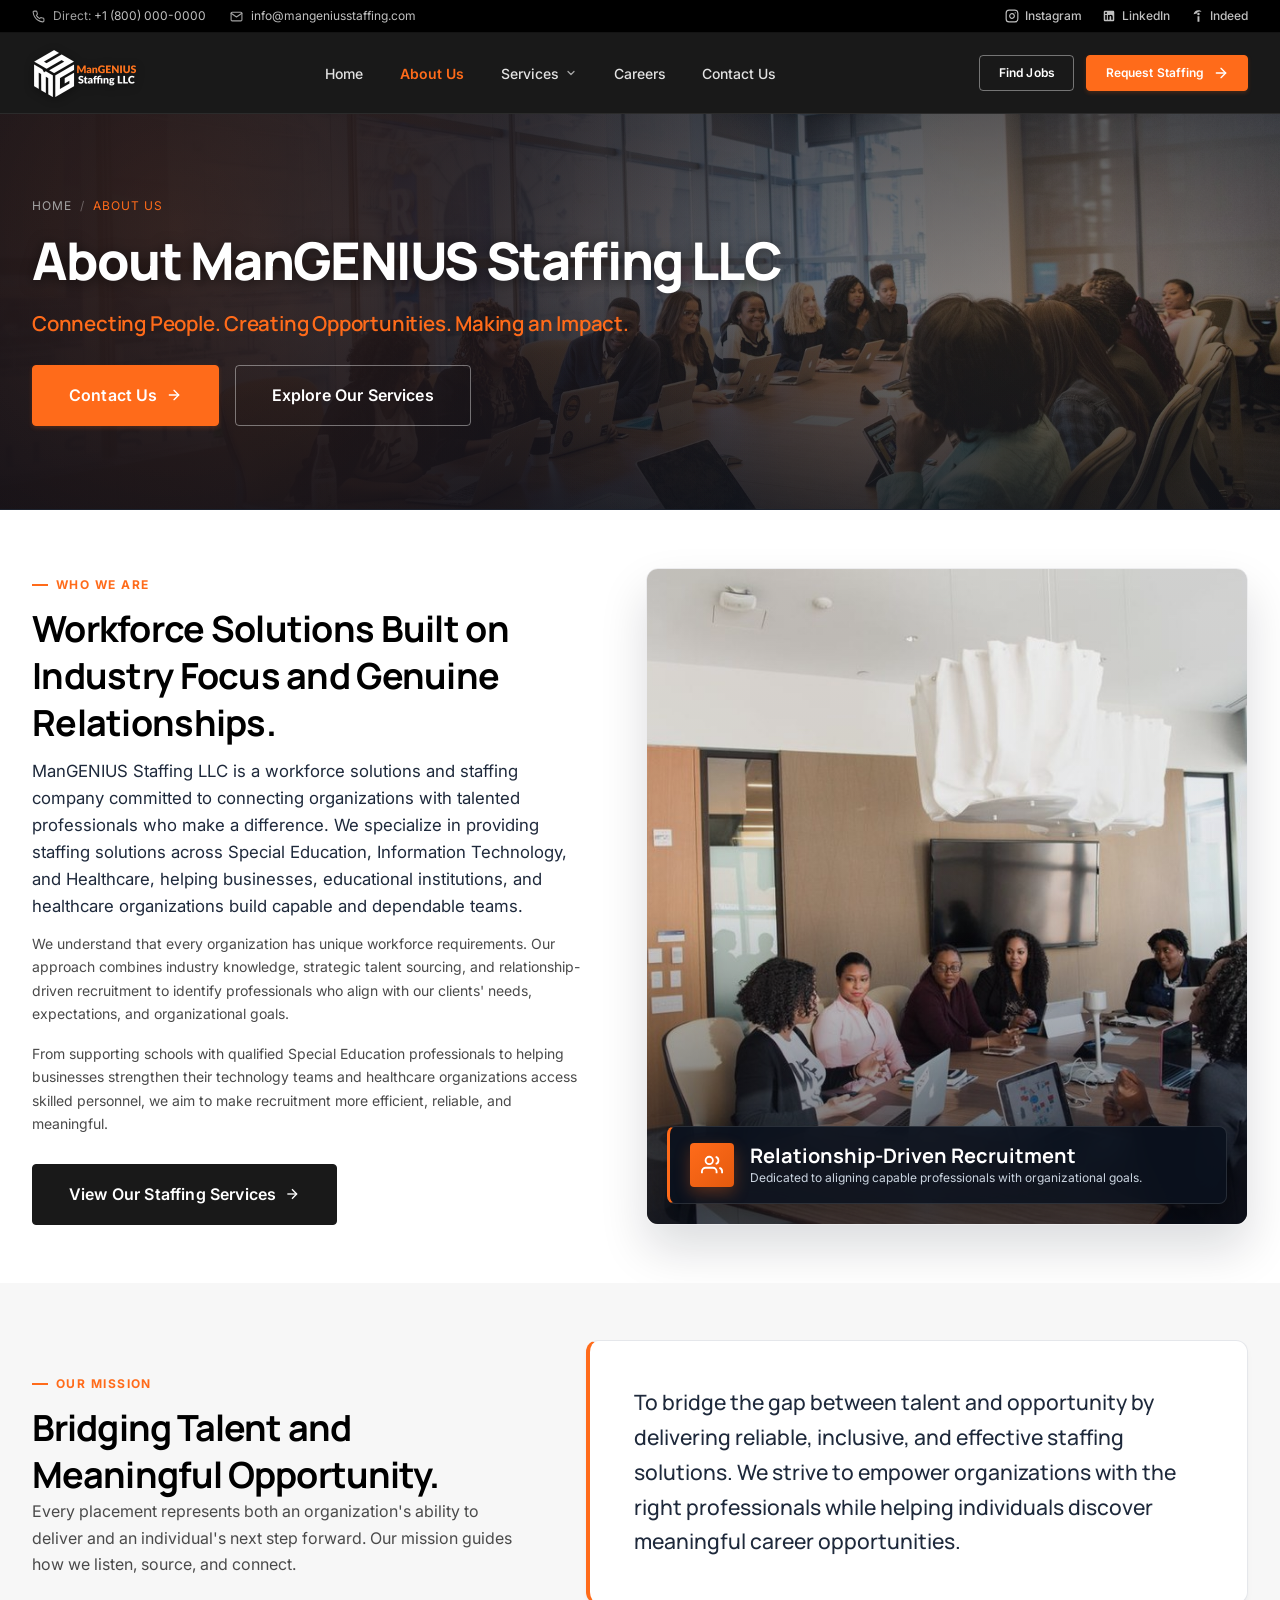
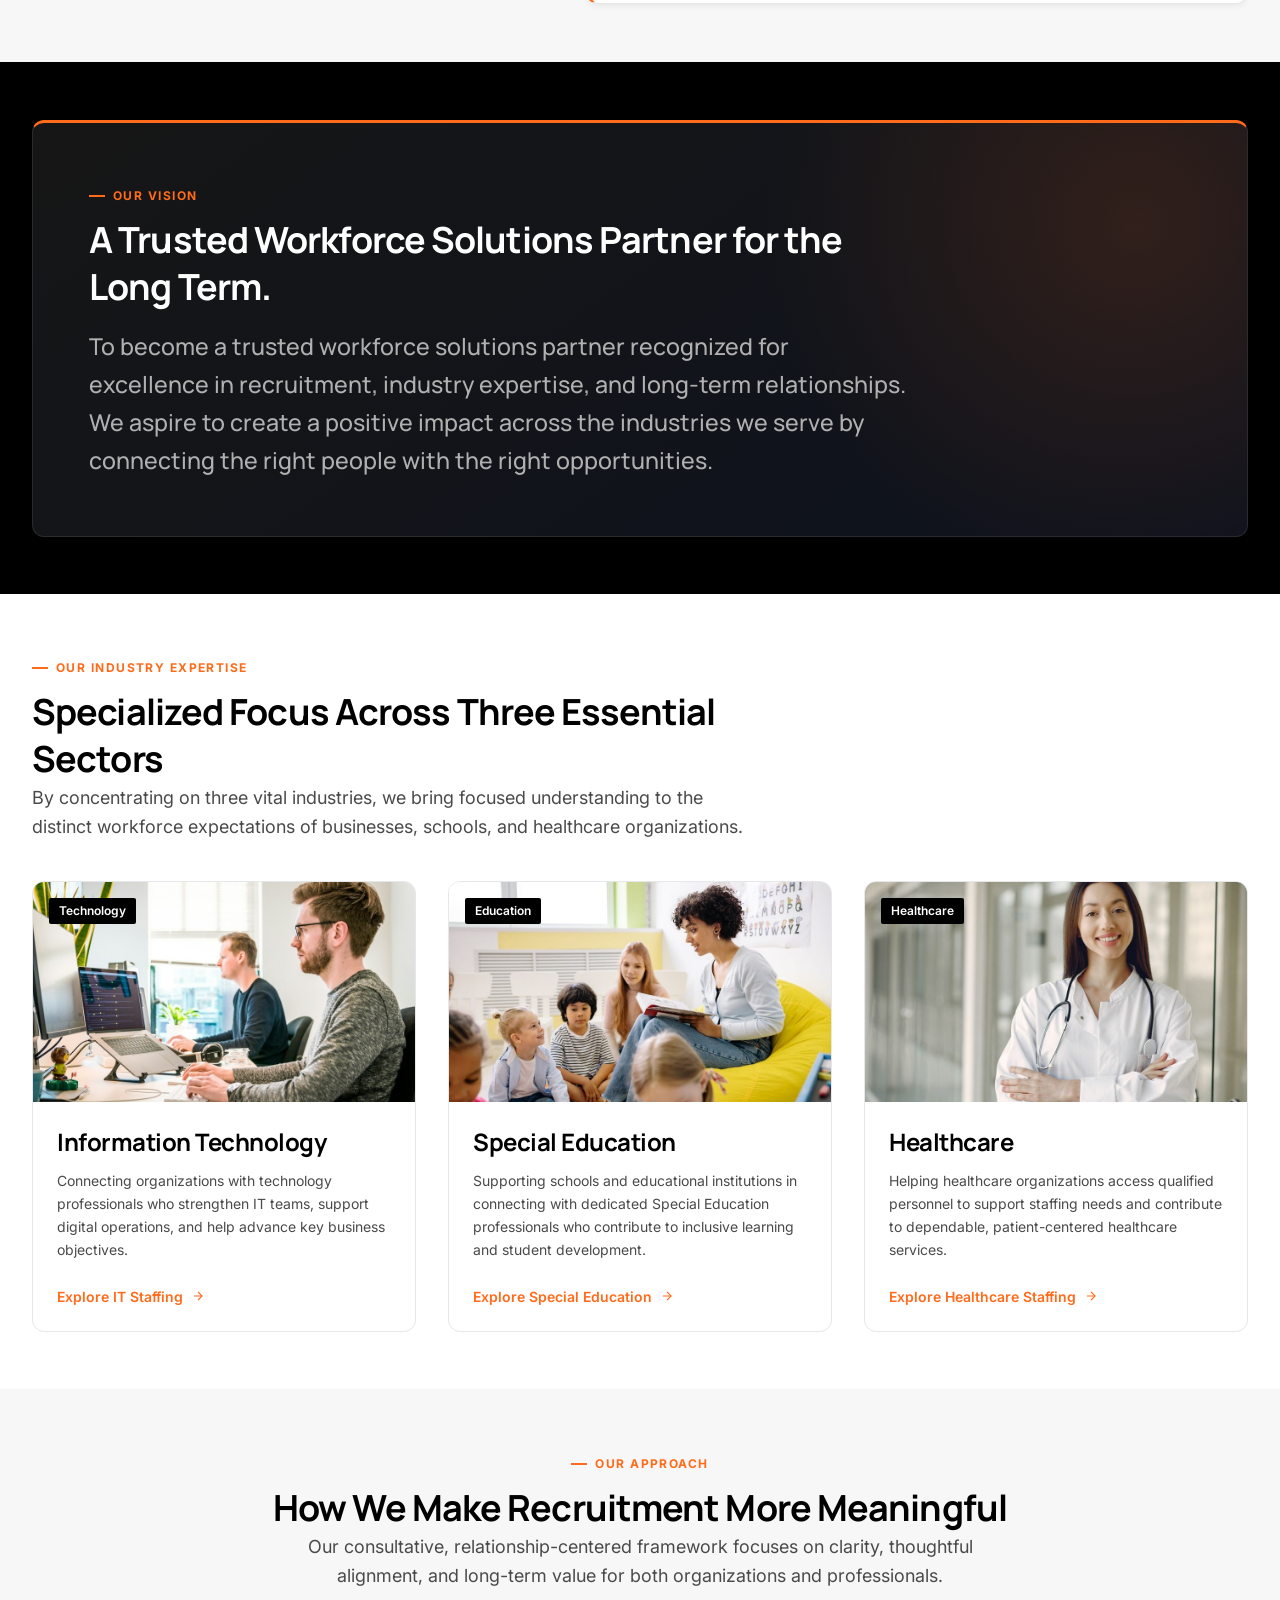
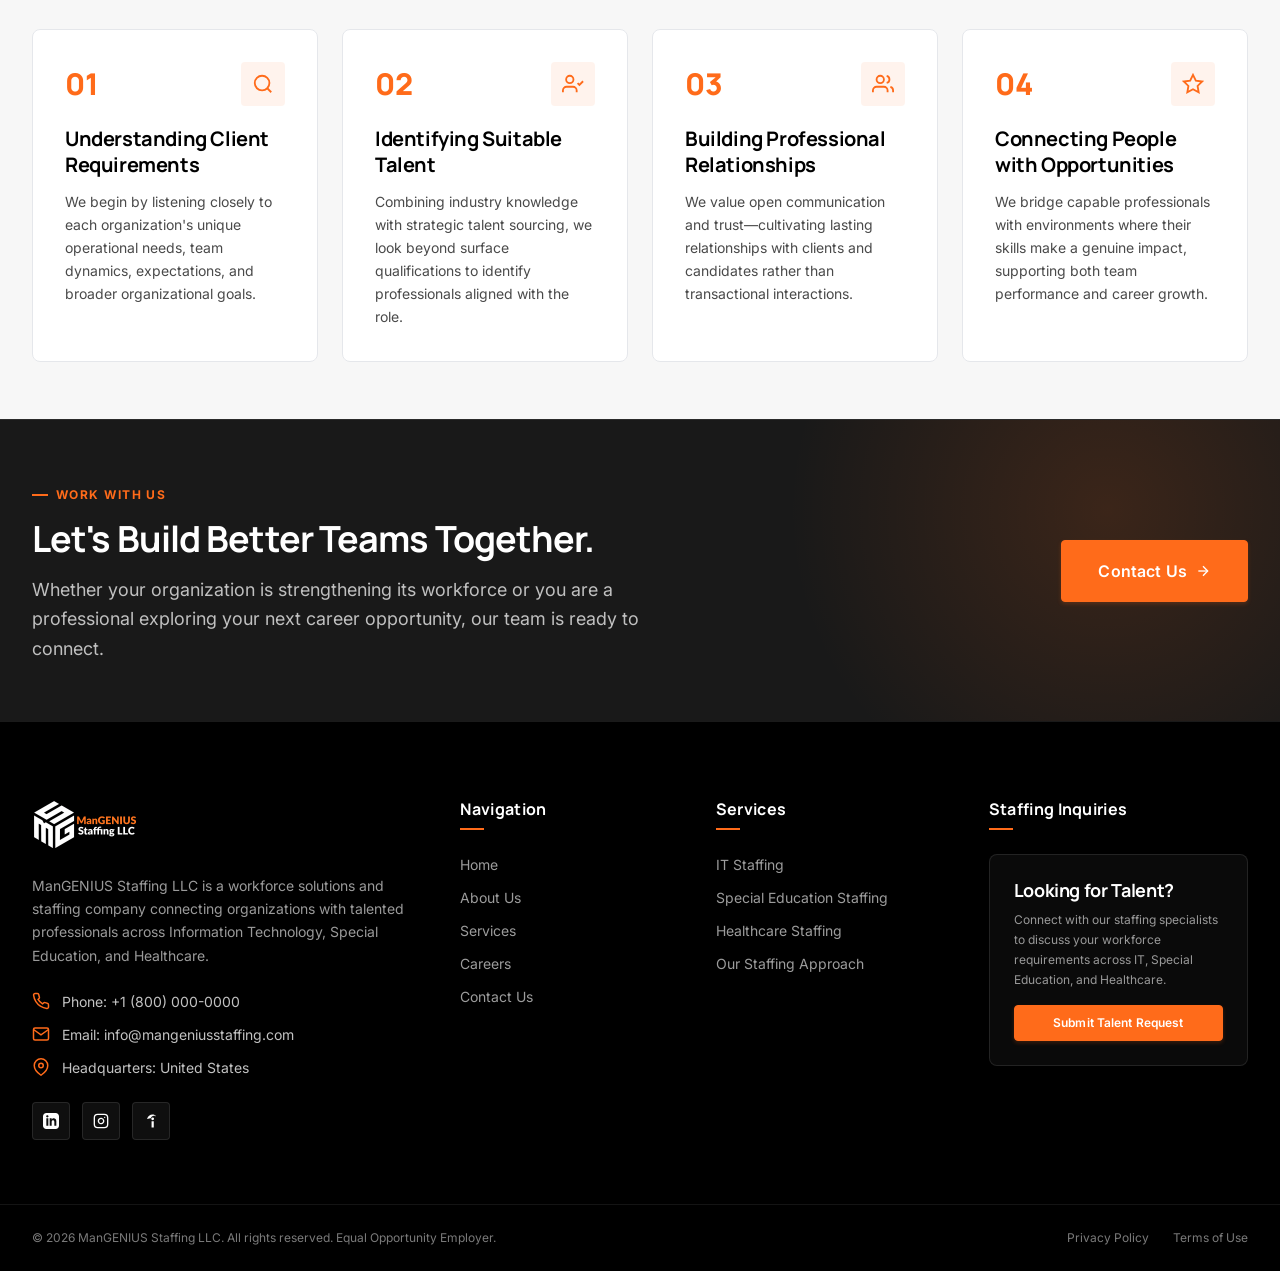
==== commit 00a56dbe: "Save website code" ====
--- a/client-website/about.html
+++ b/client-website/about.html
@@ -515,9 +515,8 @@
       <div class="container footer-bottom-content">
         <div>&copy; 2026 ManGENIUS Staffing LLC. All rights reserved. Equal Opportunity Employer.</div>
         <div class="footer-legal-links">
-          <a href="#">Privacy Policy</a>
-          <a href="#">Terms of Service</a>
-          <a href="#">Accessibility Statement</a>
+          <a href="privacy-policy.html">Privacy Policy</a>
+          <a href="terms-of-use.html">Terms of Use</a>
         </div>
       </div>
     </div>
--- a/client-website/css/style.css
+++ b/client-website/css/style.css
@@ -2917,6 +2917,211 @@
   padding-top: var(--space-2);
 }
 
+/* File Upload & Consent Checkboxes (Careers Form) */
+.file-upload-wrapper {
+  position: relative;
+  border: 1.5px dashed #CBD5E1;
+  border-radius: var(--radius-sm);
+  background-color: #F8FAFC;
+  padding: 1rem 1.1rem;
+  transition: border-color var(--transition-fast), background-color var(--transition-fast);
+}
+
+.file-upload-wrapper:hover,
+.file-upload-wrapper:focus-within {
+  border-color: var(--color-orange);
+  background-color: var(--color-white);
+}
+
+.file-upload-wrapper.is-invalid {
+  border-color: #DC2626;
+  background-color: #FEF2F2;
+}
+
+.file-upload-input {
+  width: 100%;
+  font-size: var(--fs-sm);
+  color: var(--color-dark-grey);
+  cursor: pointer;
+}
+
+.file-upload-input::file-selector-button {
+  font-family: var(--font-sans);
+  font-size: var(--fs-xs);
+  font-weight: var(--fw-semibold);
+  color: var(--color-white);
+  background-color: var(--color-dark-grey);
+  border: none;
+  border-radius: var(--radius-sm);
+  padding: 0.5rem 0.9rem;
+  margin-right: 0.85rem;
+  cursor: pointer;
+  transition: background-color var(--transition-fast);
+}
+
+.file-upload-input::file-selector-button:hover {
+  background-color: var(--color-orange);
+}
+
+.file-upload-hint {
+  display: block;
+  font-size: 12px;
+  color: var(--color-muted-grey);
+  margin-top: 6px;
+  line-height: 1.45;
+}
+
+.file-upload-selected {
+  display: none;
+  font-size: 12px;
+  font-weight: var(--fw-semibold);
+  color: #166534;
+  margin-top: 6px;
+}
+
+.file-upload-selected.visible {
+  display: block;
+}
+
+.form-checkbox-group {
+  margin-bottom: var(--space-4);
+}
+
+.form-checkbox-label {
+  display: flex;
+  align-items: flex-start;
+  gap: 10px;
+  font-size: var(--fs-sm);
+  color: var(--color-dark-grey);
+  line-height: 1.5;
+  cursor: pointer;
+}
+
+.form-checkbox-input {
+  width: 18px;
+  height: 18px;
+  margin-top: 2px;
+  flex-shrink: 0;
+  accent-color: var(--color-orange);
+  cursor: pointer;
+}
+
+.form-checkbox-label a {
+  color: var(--color-orange);
+  font-weight: var(--fw-semibold);
+  text-decoration: underline;
+  text-underline-offset: 2px;
+}
+
+.form-checkbox-label a:hover {
+  color: var(--color-orange-hover);
+}
+
+/* Legal Document Pages (Privacy Policy & Terms of Use) */
+.legal-document {
+  max-width: 880px;
+  margin: 0 auto;
+  background-color: var(--color-white);
+  border: 1px solid var(--color-border);
+  border-top: 4px solid var(--color-orange);
+  border-radius: var(--radius-lg);
+  padding: clamp(1.75rem, 4vw, 3.25rem);
+  box-shadow: var(--shadow-card);
+}
+
+.legal-meta-bar {
+  display: flex;
+  flex-wrap: wrap;
+  align-items: center;
+  justify-content: space-between;
+  gap: var(--space-3);
+  padding-bottom: var(--space-5);
+  margin-bottom: var(--space-6);
+  border-bottom: 1px solid var(--color-border);
+  font-size: var(--fs-sm);
+  color: var(--color-mid-grey);
+}
+
+.legal-meta-bar strong {
+  color: var(--color-black);
+}
+
+.legal-intro {
+  font-size: var(--fs-base);
+  color: #1E293B;
+  line-height: 1.72;
+  margin-bottom: var(--space-8);
+}
+
+.legal-section {
+  padding-top: var(--space-6);
+  margin-top: var(--space-6);
+  border-top: 1px solid #F1F5F9;
+}
+
+.legal-section:first-of-type {
+  padding-top: 0;
+  margin-top: 0;
+  border-top: none;
+}
+
+.legal-section h2 {
+  font-size: clamp(1.18rem, 2.2vw, 1.4rem);
+  color: var(--color-black);
+  margin-bottom: var(--space-3);
+  letter-spacing: -0.015em;
+}
+
+.legal-section p {
+  font-size: var(--fs-sm);
+  color: #334155;
+  line-height: 1.72;
+  margin-bottom: var(--space-3);
+}
+
+.legal-section p:last-child {
+  margin-bottom: 0;
+}
+
+.legal-list {
+  list-style: disc;
+  padding-left: 1.35rem;
+  margin: var(--space-3) 0 var(--space-4);
+  display: flex;
+  flex-direction: column;
+  gap: 8px;
+}
+
+.legal-list li {
+  font-size: var(--fs-sm);
+  color: #334155;
+  line-height: 1.65;
+}
+
+.legal-review-note {
+  background-color: #FFF7ED;
+  border: 1px solid #FDBA74;
+  border-left: 3px solid var(--color-orange);
+  border-radius: var(--radius-sm);
+  padding: 0.85rem 1rem;
+  font-size: 13px;
+  color: #9A3412;
+  line-height: 1.6;
+  margin-top: var(--space-3);
+}
+
+.legal-contact-box {
+  background-color: #F8FAFC;
+  border: 1px solid #E2E8F0;
+  border-radius: var(--radius-md);
+  padding: var(--space-5);
+  margin-top: var(--space-3);
+}
+
+.legal-contact-box p {
+  margin-bottom: 6px;
+}
+
 /* --------------------------------------------------------------------------
    12. RESPONSIVE BREAKPOINTS
    -------------------------------------------------------------------------- */
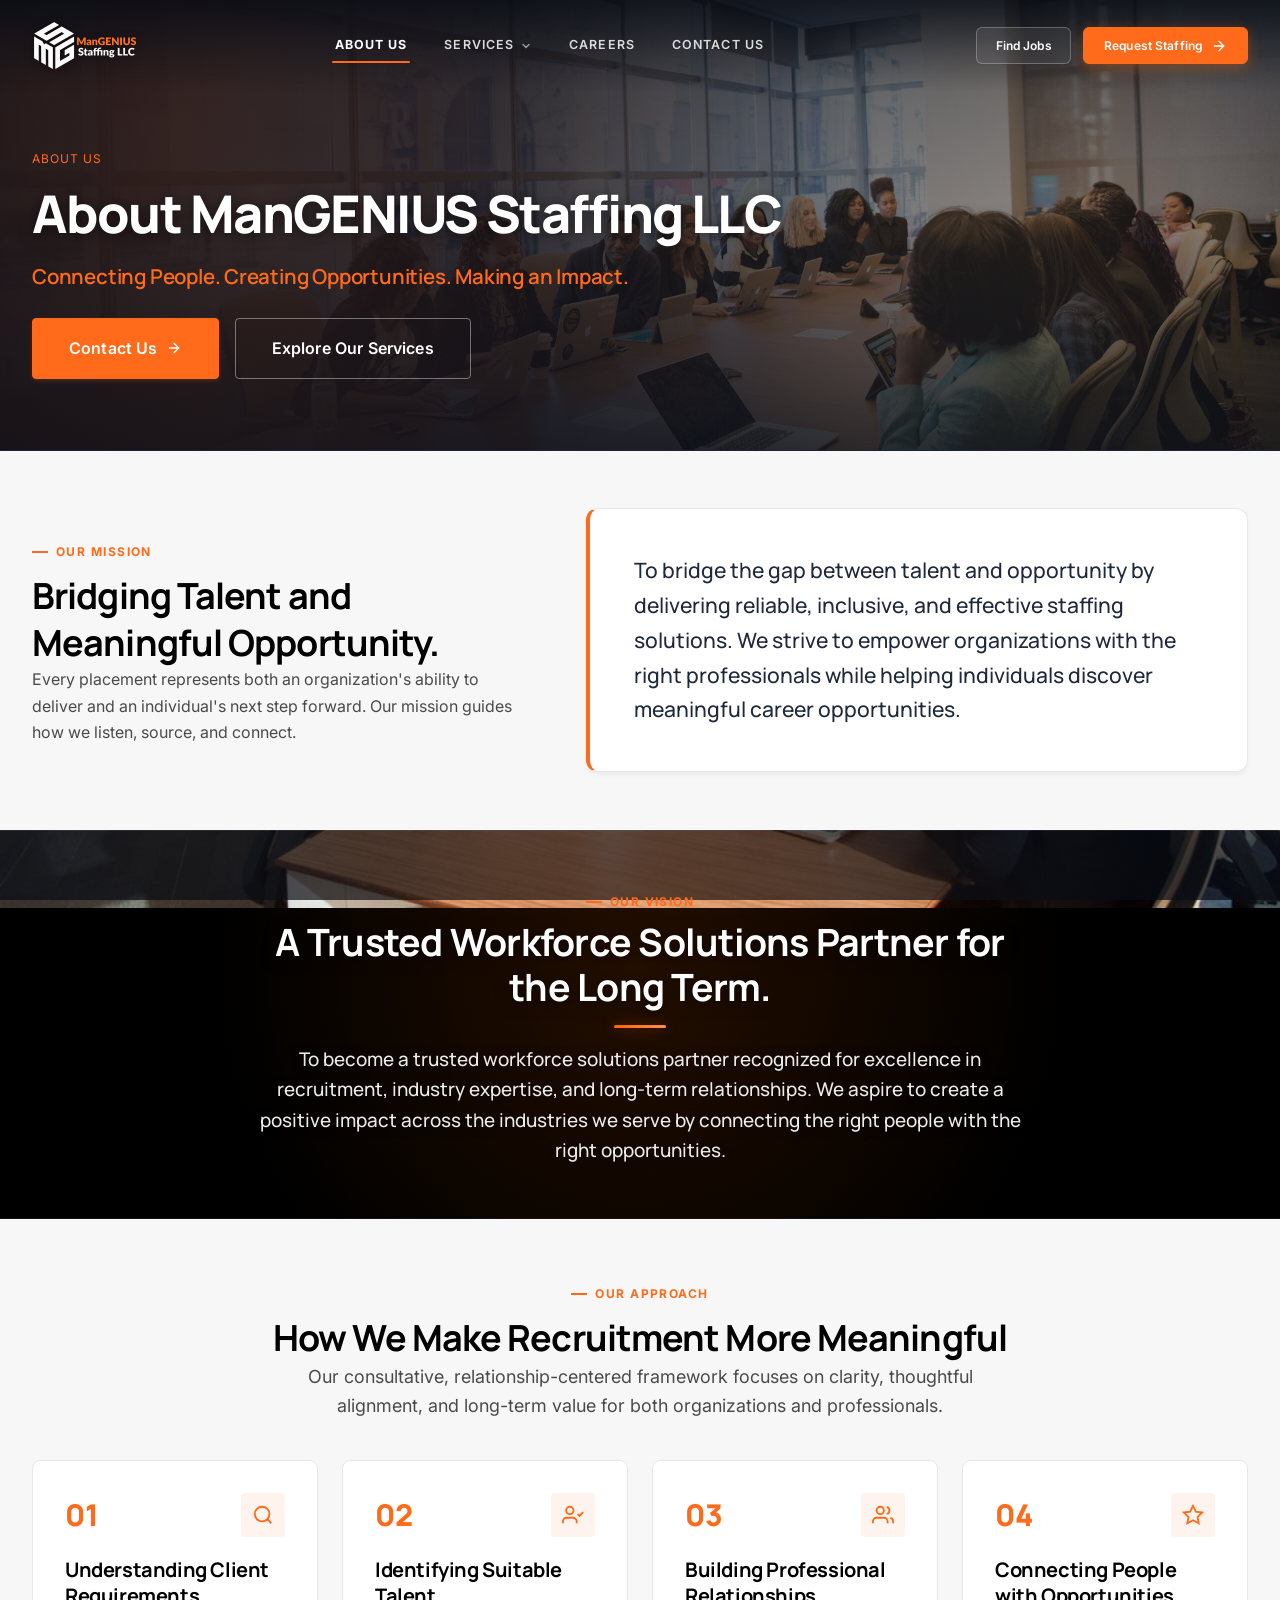
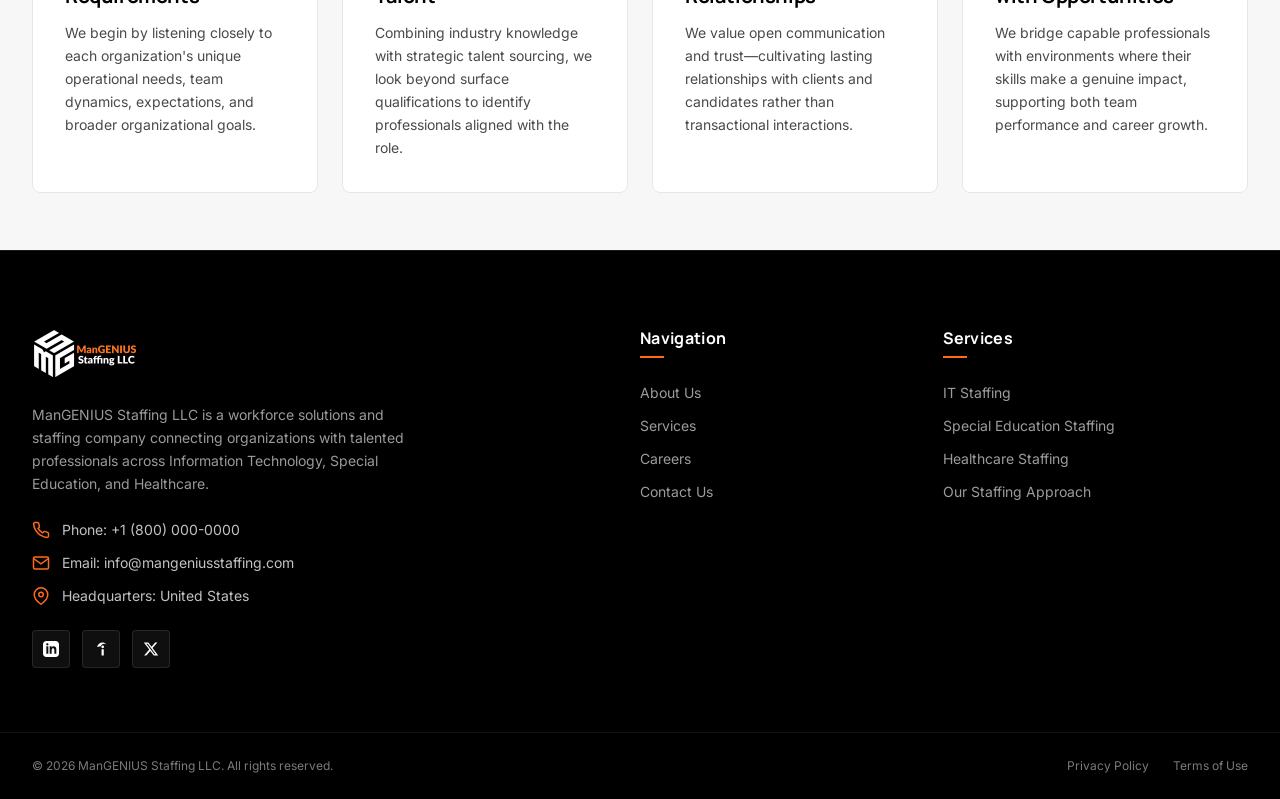
==== commit ec30a3f3: "Save website code" ====
--- a/client-website/about.html
+++ b/client-website/about.html
@@ -21,39 +21,7 @@
 <body>
 
   <!-- =========================================================================
-       1. TOP UTILITY BAR (Corporate Utility)
-       ========================================================================= -->
-  <aside class="topbar" aria-label="Quick contact and social links">
-    <div class="container topbar-content">
-      <div class="topbar-left">
-        <span class="topbar-item">
-          <svg width="13" height="13" viewBox="0 0 24 24" fill="none" stroke="currentColor" stroke-width="2" stroke-linecap="round" stroke-linejoin="round"><path d="M22 16.92v3a2 2 0 0 1-2.18 2 19.79 19.79 0 0 1-8.63-3.07 19.5 19.5 0 0 1-6-6 19.79 19.79 0 0 1-3.07-8.67A2 2 0 0 1 4.11 2h3a2 2 0 0 1 2 1.72 12.84 12.84 0 0 0 .7 2.81 2 2 0 0 1-.45 2.11L8.09 9.91a16 16 0 0 0 6 6l1.27-1.27a2 2 0 0 1 2.11-.45 12.84 12.84 0 0 0 2.81.7A2 2 0 0 1 22 16.92z"></path></svg>
-          <span>Direct: <a href="tel:+18000000000">+1 (800) 000-0000</a></span>
-        </span>
-        <span class="topbar-item">
-          <svg width="13" height="13" viewBox="0 0 24 24" fill="none" stroke="currentColor" stroke-width="2" stroke-linecap="round" stroke-linejoin="round"><path d="M4 4h16c1.1 0 2 .9 2 2v12c0 1.1-.9 2-2 2H4c-1.1 0-2-.9-2-2V6c0-1.1.9-2 2-2z"></path><polyline points="22,6 12,13 2,6"></polyline></svg>
-          <a href="mailto:info@mangeniusstaffing.com">info@mangeniusstaffing.com</a>
-        </span>
-      </div>
-      <div class="topbar-right topbar-socials" aria-label="Social Media and Job Profiles">
-        <a href="https://www.instagram.com/" target="_blank" rel="noopener noreferrer" class="topbar-social-link" aria-label="ManGENIUS Staffing LLC on Instagram">
-          <svg viewBox="0 0 24 24" fill="none" stroke="currentColor" stroke-width="2" stroke-linecap="round" stroke-linejoin="round" aria-hidden="true"><rect x="2" y="2" width="20" height="20" rx="5" ry="5"></rect><path d="M16 11.37A4 4 0 1 1 12.63 8 4 4 0 0 1 16 11.37z"></path><line x1="17.5" y1="6.5" x2="17.51" y2="6.5"></line></svg>
-          <span>Instagram</span>
-        </a>
-        <a href="https://www.linkedin.com/" target="_blank" rel="noopener noreferrer" class="topbar-social-link" aria-label="ManGENIUS Staffing LLC on LinkedIn">
-          <svg viewBox="0 0 24 24" fill="currentColor" aria-hidden="true"><path d="M19 3a2 2 0 0 1 2 2v14a2 2 0 0 1-2 2H5a2 2 0 0 1-2-2V5a2 2 0 0 1 2-2h14m-.5 15.5v-5.3a3.26 3.26 0 0 0-3.26-3.26c-.85 0-1.84.52-2.28 1.3v-1.11h-2.79v8.37h2.79v-4.93c0-.77.62-1.4 1.39-1.4a1.4 1.4 0 0 1 1.4 1.4v4.93h2.75M6.88 8.56a1.68 1.68 0 0 0 1.68-1.68c0-.93-.75-1.69-1.68-1.69a1.69 1.69 0 0 0-1.69 1.69c0 .93.76 1.68 1.69 1.68m1.39 9.94v-8.37H5.5v8.37h2.77z"/></svg>
-          <span>LinkedIn</span>
-        </a>
-        <a href="https://www.indeed.com/" target="_blank" rel="noopener noreferrer" class="topbar-social-link" aria-label="ManGENIUS Staffing LLC on Indeed">
-          <svg viewBox="0 0 24 24" fill="currentColor" aria-hidden="true"><path d="M14.22 2.25c-3.79 0-7.03 2.58-7.95 6.26-.08.31.18.59.48.46 1.48-.66 3.16-1.08 4.86-1.15.65-2.06 2.57-3.54 4.84-3.54.9 0 1.74.24 2.46.66.27.16.6-.1.49-.4C18.56 3.18 16.53 2.25 14.22 2.25zm.28 4.35a2.1 2.1 0 1 0 0 4.2 2.1 2.1 0 0 0 0-4.2zm-1.65 5.65v9.5h3.3v-9.5h-3.3z"/></svg>
-          <span>Indeed</span>
-        </a>
-      </div>
-    </div>
-  </aside>
-
-  <!-- =========================================================================
-       2. REUSABLE SITE HEADER & NAVIGATION
+       1. REUSABLE SITE HEADER & NAVIGATION
        ========================================================================= -->
   <header class="site-header" id="mainHeader">
     <div class="container header-container">
@@ -63,9 +31,6 @@
 
       <nav class="main-nav" aria-label="Primary Navigation">
         <ul class="nav-list">
-          <li class="nav-item">
-            <a href="index.html" class="nav-link">Home</a>
-          </li>
           <li class="nav-item">
             <a href="about.html" class="nav-link active" aria-current="page">About Us</a>
           </li>
@@ -141,7 +106,6 @@
     </div>
 
     <ul class="mobile-nav-list">
-      <li class="mobile-nav-item"><a href="index.html" class="mobile-nav-link">Home</a></li>
       <li class="mobile-nav-item"><a href="about.html" class="mobile-nav-link active">About Us</a></li>
       <li class="mobile-nav-item">
         <div class="flex-between">
@@ -188,8 +152,6 @@
       <div class="container hero-container">
         <div class="reveal">
           <nav class="hero-breadcrumbs" aria-label="Breadcrumb">
-            <a href="index.html">Home</a>
-            <span class="separator" aria-hidden="true">/</span>
             <span class="current" aria-current="page">About Us</span>
           </nav>
 
@@ -202,51 +164,6 @@
               <svg class="icon icon-arrow" viewBox="0 0 24 24" fill="none" stroke="currentColor" stroke-width="2" stroke-linecap="round" stroke-linejoin="round"><line x1="5" y1="12" x2="19" y2="12"></line><polyline points="12 5 19 12 12 19"></polyline></svg>
             </a>
             <a href="services.html" class="btn btn-outline-white btn-lg">Explore Our Services</a>
-          </div>
-        </div>
-      </div>
-    </section>
-
-    <!-- 2. COMPANY INTRODUCTION -->
-    <section class="section bg-white" id="company-overview">
-      <div class="container">
-        <div class="about-split">
-          <div class="about-text-col reveal">
-            <div>
-              <span class="eyebrow">Who We Are</span>
-              <h2 class="about-heading">Workforce Solutions Built on Industry Focus and Genuine Relationships.</h2>
-              <p class="text-lead about-lead">
-                ManGENIUS Staffing LLC is a workforce solutions and staffing company committed to connecting organizations with talented professionals who make a difference. We specialize in providing staffing solutions across Special Education, Information Technology, and Healthcare, helping businesses, educational institutions, and healthcare organizations build capable and dependable teams.
-              </p>
-              <p class="about-body" style="margin-bottom: var(--space-4);">
-                We understand that every organization has unique workforce requirements. Our approach combines industry knowledge, strategic talent sourcing, and relationship-driven recruitment to identify professionals who align with our clients' needs, expectations, and organizational goals.
-              </p>
-              <p class="about-body">
-                From supporting schools with qualified Special Education professionals to helping businesses strengthen their technology teams and healthcare organizations access skilled personnel, we aim to make recruitment more efficient, reliable, and meaningful.
-              </p>
-            </div>
-
-            <div class="about-cta-wrap" style="margin-top: var(--space-6);">
-              <a href="services.html" class="btn btn-dark btn-lg">
-                <span>View Our Staffing Services</span>
-                <svg class="icon icon-arrow" viewBox="0 0 24 24" fill="none" stroke="currentColor" stroke-width="2"><line x1="5" y1="12" x2="19" y2="12"></line><polyline points="12 5 19 12 12 19"></polyline></svg>
-              </a>
-            </div>
-          </div>
-
-          <div class="about-media-col reveal reveal-delay-1">
-            <div class="about-image-card">
-              <img src="images/about.jpg" alt="ManGENIUS Staffing LLC professionals collaborating in a modern conference room" width="1000" height="720" loading="lazy" style="object-position: center 75%;">
-              <div class="about-floating-badge">
-                <div class="badge-icon" aria-hidden="true">
-                  <svg width="22" height="22" viewBox="0 0 24 24" fill="none" stroke="currentColor" stroke-width="2"><path d="M17 21v-2a4 4 0 0 0-4-4H5a4 4 0 0 0-4 4v2"></path><circle cx="9" cy="7" r="4"></circle><path d="M23 21v-2a4 4 0 0 0-3-3.87"></path><path d="M16 3.13a4 4 0 0 1 0 7.75"></path></svg>
-                </div>
-                <div>
-                  <div class="badge-num">Relationship-Driven Recruitment</div>
-                  <div class="badge-label">Dedicated to aligning capable professionals with organizational goals.</div>
-                </div>
-              </div>
-            </div>
           </div>
         </div>
       </div>
@@ -273,85 +190,17 @@
     </section>
 
     <!-- 4. OUR VISION -->
-    <section class="section bg-black" id="our-vision">
+    <section class="section bg-black vision-fixed-bg" id="our-vision">
       <div class="container">
         <div class="vision-panel reveal">
           <div class="vision-panel-inner">
             <span class="eyebrow">Our Vision</span>
-            <h2 class="text-white" style="margin-bottom: var(--space-3);">A Trusted Workforce Solutions Partner for the Long Term.</h2>
+            <h2 class="text-white">A Trusted Workforce Solutions Partner for the Long Term.</h2>
+            <div class="vision-divider" aria-hidden="true"></div>
             <p class="vision-quote">
               To become a trusted workforce solutions partner recognized for excellence in recruitment, industry expertise, and long-term relationships. We aspire to create a positive impact across the industries we serve by connecting the right people with the right opportunities.
             </p>
           </div>
-        </div>
-      </div>
-    </section>
-
-    <!-- 5. OUR INDUSTRY EXPERTISE -->
-    <section class="section bg-white" id="industry-expertise">
-      <div class="container">
-        <div class="reveal" style="max-width: 720px; margin-bottom: clamp(1.75rem, 3vw, 2.75rem);">
-          <span class="eyebrow">Our Industry Expertise</span>
-          <h2>Specialized Focus Across Three Essential Sectors</h2>
-          <p class="text-lead">
-            By concentrating on three vital industries, we bring focused understanding to the distinct workforce expectations of businesses, schools, and healthcare organizations.
-          </p>
-        </div>
-
-        <div class="grid grid-3">
-          <!-- Expertise 1: Information Technology -->
-          <article class="card card-industry reveal">
-            <div class="card-industry-media">
-              <img src="images/industries/it.jpg" alt="Information Technology professionals working in a modern tech office" width="400" height="240" loading="lazy">
-              <span class="card-industry-tag">Technology</span>
-            </div>
-            <div class="card-industry-body">
-              <h3 class="card-title">Information Technology</h3>
-              <p class="card-text">
-                Connecting organizations with technology professionals who strengthen IT teams, support digital operations, and help advance key business objectives.
-              </p>
-              <a href="services.html#it-staffing" class="card-link">
-                <span>Explore IT Staffing</span>
-                <svg class="icon" viewBox="0 0 24 24" fill="none" stroke="currentColor" stroke-width="2"><line x1="5" y1="12" x2="19" y2="12"></line><polyline points="12 5 19 12 12 19"></polyline></svg>
-              </a>
-            </div>
-          </article>
-
-          <!-- Expertise 2: Special Education -->
-          <article class="card card-industry reveal reveal-delay-1">
-            <div class="card-industry-media">
-              <img src="images/industries/special-education.jpg" alt="Special Education professional engaging with students in an inclusive classroom" width="400" height="240" loading="lazy">
-              <span class="card-industry-tag">Education</span>
-            </div>
-            <div class="card-industry-body">
-              <h3 class="card-title">Special Education</h3>
-              <p class="card-text">
-                Supporting schools and educational institutions in connecting with dedicated Special Education professionals who contribute to inclusive learning and student development.
-              </p>
-              <a href="services.html#special-education-staffing" class="card-link">
-                <span>Explore Special Education</span>
-                <svg class="icon" viewBox="0 0 24 24" fill="none" stroke="currentColor" stroke-width="2"><line x1="5" y1="12" x2="19" y2="12"></line><polyline points="12 5 19 12 12 19"></polyline></svg>
-              </a>
-            </div>
-          </article>
-
-          <!-- Expertise 3: Healthcare -->
-          <article class="card card-industry reveal reveal-delay-2">
-            <div class="card-industry-media">
-              <img src="images/industries/healthcare.jpg" alt="Healthcare professional in a modern clinical environment" width="400" height="240" loading="lazy">
-              <span class="card-industry-tag">Healthcare</span>
-            </div>
-            <div class="card-industry-body">
-              <h3 class="card-title">Healthcare</h3>
-              <p class="card-text">
-                Helping healthcare organizations access qualified personnel to support staffing needs and contribute to dependable, patient-centered healthcare services.
-              </p>
-              <a href="services.html#healthcare-staffing" class="card-link">
-                <span>Explore Healthcare Staffing</span>
-                <svg class="icon" viewBox="0 0 24 24" fill="none" stroke="currentColor" stroke-width="2"><line x1="5" y1="12" x2="19" y2="12"></line><polyline points="12 5 19 12 12 19"></polyline></svg>
-              </a>
-            </div>
-          </article>
         </div>
       </div>
     </section>
@@ -418,28 +267,6 @@
             <p class="step-desc">
               We bridge capable professionals with environments where their skills make a genuine impact, supporting both team performance and career growth.
             </p>
-          </div>
-        </div>
-      </div>
-    </section>
-
-    <!-- 7. CONTACT CTA -->
-    <section class="section bg-dark" id="cta" style="border-top: 1px solid rgba(255, 255, 255, 0.08); position: relative; overflow: hidden;">
-      <div style="position: absolute; top: 0; right: 0; bottom: 0; width: 45%; background: radial-gradient(circle at 70% 30%, rgba(255, 107, 26, 0.15) 0%, transparent 70%); pointer-events: none;"></div>
-      <div class="container" style="position: relative; z-index: 2;">
-        <div class="flex-between reveal" style="flex-wrap: wrap; gap: var(--space-8); align-items: center;">
-          <div style="max-width: 680px;">
-            <span class="eyebrow">Work With Us</span>
-            <h2 class="text-white" style="margin-bottom: var(--space-3);">Let's Build Better Teams Together.</h2>
-            <p style="color: #C0C0C0; font-size: var(--fs-md); line-height: var(--lh-relaxed); margin-bottom: 0;">
-              Whether your organization is strengthening its workforce or you are a professional exploring your next career opportunity, our team is ready to connect.
-            </p>
-          </div>
-          <div class="flex gap-4" style="flex-wrap: wrap;">
-            <a href="contact.html" class="btn btn-orange btn-lg">
-              <span>Contact Us</span>
-              <svg class="icon icon-arrow" viewBox="0 0 24 24" fill="none" stroke="currentColor" stroke-width="2"><line x1="5" y1="12" x2="19" y2="12"></line><polyline points="12 5 19 12 12 19"></polyline></svg>
-            </a>
           </div>
         </div>
       </div>
@@ -477,14 +304,13 @@
             </div>
             <div class="footer-socials">
               <a href="https://www.linkedin.com/" target="_blank" rel="noopener noreferrer" class="social-icon-btn" aria-label="LinkedIn"><svg viewBox="0 0 24 24" fill="currentColor"><path d="M19 0h-14c-2.761 0-5 2.239-5 5v14c0 2.761 2.239 5 5 5h14c2.762 0 5-2.239 5-5v-14c0-2.761-2.238-5-5-5zm-11 19h-3v-11h3v11zm-1.5-12.268c-.966 0-1.75-.79-1.75-1.764s.784-1.764 1.75-1.764 1.75.79 1.75 1.764-.783 1.764-1.75 1.764zm13.5 12.268h-3v-5.604c0-3.368-4-3.113-4 0v5.604h-3v-11h3v1.765c1.396-2.586 7-2.777 7 2.476v6.759z"/></svg></a>
-              <a href="https://www.instagram.com/" target="_blank" rel="noopener noreferrer" class="social-icon-btn" aria-label="Instagram"><svg viewBox="0 0 24 24" fill="none" stroke="currentColor" stroke-width="2" stroke-linecap="round" stroke-linejoin="round"><rect x="2" y="2" width="20" height="20" rx="5" ry="5"></rect><path d="M16 11.37A4 4 0 1 1 12.63 8 4 4 0 0 1 16 11.37z"></path><line x1="17.5" y1="6.5" x2="17.51" y2="6.5"></line></svg></a>
               <a href="https://www.indeed.com/" target="_blank" rel="noopener noreferrer" class="social-icon-btn" aria-label="Indeed"><svg viewBox="0 0 24 24" fill="currentColor"><path d="M14.22 2.25c-3.79 0-7.03 2.58-7.95 6.26-.08.31.18.59.48.46 1.48-.66 3.16-1.08 4.86-1.15.65-2.06 2.57-3.54 4.84-3.54.9 0 1.74.24 2.46.66.27.16.6-.1.49-.4C18.56 3.18 16.53 2.25 14.22 2.25zm.28 4.35a2.1 2.1 0 1 0 0 4.2 2.1 2.1 0 0 0 0-4.2zm-1.65 5.65v9.5h3.3v-9.5h-3.3z"/></svg></a>
+              <a href="https://twitter.com/" target="_blank" rel="noopener noreferrer" class="social-icon-btn" aria-label="Twitter"><svg viewBox="0 0 24 24" fill="currentColor"><path d="M18.244 2.25h3.308l-7.227 8.26 8.502 11.24H16.17l-5.214-6.817L4.99 21.75H1.68l7.73-8.835L1.254 2.25H8.08l4.713 6.231zm-1.161 17.52h1.833L7.084 4.126H5.117z"/></svg></a>
             </div>
           </div>
           <div>
             <h3 class="footer-col-title">Navigation</h3>
             <ul class="footer-links">
-              <li><a href="index.html">Home</a></li>
               <li><a href="about.html">About Us</a></li>
               <li><a href="services.html">Services</a></li>
               <li><a href="careers.html">Careers</a></li>
@@ -500,20 +326,12 @@
               <li><a href="services.html#staffing-approach">Our Staffing Approach</a></li>
             </ul>
           </div>
-          <div>
-            <h3 class="footer-col-title">Staffing Inquiries</h3>
-            <div class="footer-cta-card">
-              <h4>Looking for Talent?</h4>
-              <p>Connect with our staffing specialists to discuss your workforce requirements across IT, Special Education, and Healthcare.</p>
-              <a href="contact.html" class="btn btn-orange btn-sm" style="width: 100%;">Submit Talent Request</a>
-            </div>
-          </div>
         </div>
       </div>
     </div>
     <div class="footer-bottom">
       <div class="container footer-bottom-content">
-        <div>&copy; 2026 ManGENIUS Staffing LLC. All rights reserved. Equal Opportunity Employer.</div>
+        <div>&copy; 2026 ManGENIUS Staffing LLC. All rights reserved.</div>
         <div class="footer-legal-links">
           <a href="privacy-policy.html">Privacy Policy</a>
           <a href="terms-of-use.html">Terms of Use</a>
--- a/client-website/css/style.css
+++ b/client-website/css/style.css
@@ -604,25 +604,32 @@
 }
 
 /* --------------------------------------------------------------------------
-   7. MAIN HEADER & NAVIGATION
+   7. MAIN HEADER & NAVIGATION (Seamless Floating Glass Header)
    -------------------------------------------------------------------------- */
 .site-header {
-  position: -webkit-sticky;
-  position: sticky;
+  position: fixed;
   top: 0;
+  left: 0;
+  right: 0;
   width: 100%;
   z-index: var(--z-header);
-  background-color: var(--color-dark-grey);
-  border-bottom: 1px solid rgba(255, 255, 255, 0.08);
-  transition: background-color var(--transition-base), box-shadow var(--transition-base), border-color var(--transition-base);
+  background-color: transparent;
+  background-image: linear-gradient(180deg, rgba(8, 12, 20, 0.78) 0%, rgba(8, 12, 20, 0.28) 60%, rgba(8, 12, 20, 0) 100%);
+  background-repeat: no-repeat;
+  background-size: 100% 100%;
+  border-bottom: none;
+  box-shadow: none;
+  padding: 0.35rem 0;
+  transition: background-color 0.3s ease, padding 0.3s ease, box-shadow 0.3s ease, backdrop-filter 0.3s ease;
 }
 
 .site-header.scrolled {
-  background-color: rgba(25, 25, 25, 0.96);
-  backdrop-filter: blur(12px);
-  -webkit-backdrop-filter: blur(12px);
-  box-shadow: 0 4px 20px rgba(0, 0, 0, 0.25);
-  border-bottom-color: rgba(255, 255, 255, 0.12);
+  background-color: rgba(10, 13, 20, 0.88);
+  background-image: none;
+  backdrop-filter: blur(20px) saturate(140%);
+  -webkit-backdrop-filter: blur(20px) saturate(140%);
+  padding: 0;
+  box-shadow: inset 0 -1px 0 rgba(255, 255, 255, 0.1), 0 12px 30px rgba(0, 0, 0, 0.45);
 }
 
 .header-container {
@@ -680,7 +687,7 @@
 .nav-list {
   display: flex;
   align-items: center;
-  gap: var(--space-2);
+  gap: 2rem;
 }
 
 .nav-item {
@@ -688,28 +695,51 @@
 }
 
 .nav-link {
+  position: relative;
   display: flex;
   align-items: center;
   gap: 6px;
-  padding: 0.65rem 0.9rem;
+  padding: 0.5rem 0.15rem;
   font-family: var(--font-sans);
-  font-size: var(--fs-sm);
-  font-weight: var(--fw-medium);
-  color: #E2E2E2;
-  border-radius: var(--radius-sm);
-  transition: all var(--transition-fast);
+  font-size: 0.78rem;
+  font-weight: var(--fw-semibold);
+  text-transform: uppercase;
+  letter-spacing: 0.09em;
+  color: rgba(255, 255, 255, 0.84);
+  border-radius: 0;
+  transition: color var(--transition-fast);
   white-space: nowrap;
+}
+
+.nav-link::after {
+  content: '';
+  position: absolute;
+  left: 0;
+  right: 0;
+  bottom: 0;
+  height: 2px;
+  background-color: var(--color-orange);
+  border-radius: 2px;
+  transform: scaleX(0);
+  transform-origin: left center;
+  transition: transform 0.25s cubic-bezier(0.22, 1, 0.36, 1);
 }
 
 .nav-link:hover,
 .nav-item:focus-within > .nav-link {
   color: var(--color-white);
-  background-color: rgba(255, 255, 255, 0.06);
+  background-color: transparent;
+}
+
+.nav-link:hover::after,
+.nav-item:focus-within > .nav-link::after,
+.nav-link.active::after {
+  transform: scaleX(1);
 }
 
 .nav-link.active {
-  color: var(--color-orange);
-  font-weight: var(--fw-semibold);
+  color: var(--color-white);
+  font-weight: var(--fw-bold);
 }
 
 .nav-link .dropdown-caret {
@@ -799,8 +829,29 @@
 .header-actions {
   display: flex;
   align-items: center;
-  gap: var(--space-3);
+  gap: 0.75rem;
   margin-left: var(--space-4);
+}
+
+.header-actions .btn-outline-white {
+  background-color: rgba(255, 255, 255, 0.07);
+  border-color: rgba(255, 255, 255, 0.26);
+  backdrop-filter: blur(8px);
+  -webkit-backdrop-filter: blur(8px);
+  border-radius: 6px;
+  padding: 0.55rem 1.15rem;
+}
+
+.header-actions .btn-outline-white:hover {
+  background-color: var(--color-white);
+  color: var(--color-black);
+  border-color: var(--color-white);
+}
+
+.header-actions .btn-orange {
+  border-radius: 6px;
+  padding: 0.55rem 1.25rem;
+  box-shadow: 0 4px 14px rgba(255, 102, 0, 0.32);
 }
 
 /* Mobile Hamburger Toggle */
@@ -852,7 +903,9 @@
   max-width: 380px;
   height: 100vh;
   height: 100dvh;
-  background-color: var(--color-black);
+  background-color: rgba(19, 21, 25, 0.94);
+  backdrop-filter: blur(18px);
+  -webkit-backdrop-filter: blur(18px);
   border-left: 1px solid rgba(255, 255, 255, 0.1);
   z-index: var(--z-drawer);
   display: flex;
@@ -1236,7 +1289,7 @@
   position: relative;
   background-color: var(--color-black);
   color: var(--color-white);
-  padding: clamp(2.75rem, 5vw, 4.25rem) 0;
+  padding: calc(var(--header-height) + clamp(2.75rem, 5vw, 4.25rem)) 0 clamp(2.75rem, 5vw, 4.25rem);
   overflow: hidden;
   border-bottom: 1px solid rgba(255, 255, 255, 0.08);
 }
@@ -1307,8 +1360,19 @@
 
 .footer-grid {
   display: grid;
-  grid-template-columns: 2.2fr 1.2fr 1.3fr 1.5fr;
+  grid-template-columns: 2.2fr 1fr 1.2fr;
   gap: var(--space-12);
+}
+
+/* Fixed Background Image CTA (Homepage "Take The Next Step") */
+.cta-fixed-bg {
+  background-image:
+    linear-gradient(135deg, rgba(10, 14, 22, 0.84) 0%, rgba(12, 16, 24, 0.74) 55%, rgba(10, 14, 22, 0.86) 100%),
+    url('../images/workplace.jpg');
+  background-size: cover;
+  background-position: center;
+  background-repeat: no-repeat;
+  background-attachment: fixed;
 }
 
 /* Brand Column */
@@ -1585,10 +1649,10 @@
    -------------------------------------------------------------------------- */
 .home-hero {
   position: relative;
-  min-height: clamp(580px, 82vh, 780px);
-  display: flex;
-  align-items: center;
-  padding: clamp(3.5rem, 6vw, 5.25rem) 0 clamp(2.5rem, 4vw, 3.5rem);
+  min-height: min(100vh, 760px);
+  display: flex;
+  align-items: center;
+  padding: calc(var(--header-height) + clamp(1rem, 2.2vh, 2.25rem)) 0 clamp(1.25rem, 2.5vh, 2.25rem);
   background-color: #0a101d;
   overflow: hidden;
   border-bottom: 1px solid rgba(255, 255, 255, 0.08);
@@ -1658,13 +1722,13 @@
   background: rgba(255, 107, 26, 0.12);
   border: 1px solid rgba(255, 107, 26, 0.35);
   border-radius: var(--radius-full);
-  padding: 6px 14px;
+  padding: 5px 13px;
   font-size: var(--fs-xs);
   font-weight: var(--fw-bold);
   color: var(--color-orange);
   letter-spacing: 0.08em;
   text-transform: uppercase;
-  margin-bottom: var(--space-5);
+  margin-bottom: 0.9rem;
   backdrop-filter: blur(6px);
   -webkit-backdrop-filter: blur(6px);
 }
@@ -1685,13 +1749,13 @@
 
 .home-hero .hero-title {
   font-family: var(--font-heading);
-  font-size: clamp(2.35rem, 5vw, 3.85rem);
+  font-size: clamp(2.1rem, 3.8vw, 3.35rem);
   font-weight: var(--fw-extrabold);
-  line-height: 1.15;
+  line-height: 1.12;
   color: var(--color-white);
   letter-spacing: -0.025em;
-  margin-bottom: var(--space-5);
-  max-width: 880px;
+  margin-bottom: 0.85rem;
+  max-width: 900px;
   text-shadow: 0 2px 16px rgba(0, 0, 0, 0.6);
 }
 
@@ -1704,11 +1768,11 @@
 }
 
 .home-hero .hero-subtitle {
-  font-size: clamp(1rem, 1.8vw, 1.15rem);
+  font-size: clamp(0.94rem, 1.25vw, 1.06rem);
   color: #D6D6D6;
-  line-height: var(--lh-relaxed);
-  max-width: 720px;
-  margin-bottom: var(--space-8);
+  line-height: 1.55;
+  max-width: 650px;
+  margin-bottom: 1.35rem;
   text-shadow: 0 1px 8px rgba(0, 0, 0, 0.7);
 }
 
@@ -1717,7 +1781,7 @@
   align-items: center;
   gap: var(--space-4);
   flex-wrap: wrap;
-  margin-bottom: var(--space-6);
+  margin-bottom: 0;
 }
 
 .hero-trust-pills {
@@ -1757,17 +1821,17 @@
 .hero-trust-strip {
   display: grid;
   grid-template-columns: repeat(4, 1fr);
-  gap: var(--space-6);
-  margin-top: clamp(2.5rem, 4.5vw, 3.5rem);
-  padding-top: clamp(1.75rem, 3vw, 2.25rem);
+  gap: var(--space-5);
+  margin-top: clamp(1.35rem, 3vh, 2.25rem);
+  padding-top: clamp(1rem, 2vh, 1.45rem);
   border-top: 1px solid rgba(255, 255, 255, 0.12);
 }
 
 .trust-item {
   display: flex;
   align-items: center;
-  gap: var(--space-4);
-  padding: var(--space-3) var(--space-2);
+  gap: var(--space-3);
+  padding: 0.45rem 0.35rem;
   border-radius: var(--radius-md);
   transition: transform var(--transition-fast), background-color var(--transition-fast);
 }
@@ -1778,8 +1842,8 @@
 }
 
 .trust-item-icon {
-  width: 48px;
-  height: 48px;
+  width: 44px;
+  height: 44px;
   border-radius: var(--radius-md);
   background: linear-gradient(135deg, rgba(255, 107, 26, 0.22) 0%, rgba(255, 107, 26, 0.06) 100%);
   border: 1px solid rgba(255, 107, 26, 0.35);
@@ -1798,7 +1862,7 @@
 
 .trust-item-stat {
   font-family: var(--font-heading);
-  font-size: clamp(1.65rem, 2.8vw, 2.25rem);
+  font-size: clamp(1.5rem, 2.3vw, 2rem);
   font-weight: var(--fw-extrabold);
   color: var(--color-white);
   line-height: 1.1;
@@ -2405,10 +2469,10 @@
    -------------------------------------------------------------------------- */
 .subpage-hero {
   position: relative;
-  min-height: clamp(340px, 44vh, 460px);
-  display: flex;
-  align-items: center;
-  padding: clamp(3.25rem, 6vw, 4.75rem) 0;
+  min-height: clamp(380px, 48vh, 500px);
+  display: flex;
+  align-items: center;
+  padding: calc(var(--header-height) + clamp(3rem, 5.5vw, 4.5rem)) 0 clamp(3rem, 5.5vw, 4.5rem);
   background-color: #0a101d;
   overflow: hidden;
 }
@@ -2508,6 +2572,80 @@
   margin-bottom: 0;
 }
 
+/* Fixed Background Image Enhancement for About Us "Our Vision" Section (No Box) */
+.section.vision-fixed-bg {
+  position: relative;
+  padding: clamp(2.5rem, 4.2vw, 3.5rem) 0;
+  background-image:
+    linear-gradient(180deg, rgba(8, 12, 20, 0.68) 0%, rgba(10, 14, 24, 0.58) 50%, rgba(8, 12, 20, 0.72) 100%),
+    url('../images/about.jpg');
+  background-size: cover;
+  background-position: center 65%;
+  background-repeat: no-repeat;
+  background-attachment: fixed;
+  border-top: 1px solid rgba(255, 255, 255, 0.08);
+  border-bottom: 1px solid rgba(255, 255, 255, 0.08);
+}
+
+.vision-fixed-bg::before {
+  content: '';
+  position: absolute;
+  inset: 0;
+  background: radial-gradient(circle at 50% 35%, rgba(255, 102, 0, 0.14) 0%, transparent 62%);
+  pointer-events: none;
+}
+
+.vision-fixed-bg .vision-panel {
+  background: transparent;
+  border: none;
+  border-radius: 0;
+  box-shadow: none;
+  padding: 0;
+  overflow: visible;
+}
+
+.vision-fixed-bg .vision-panel::after {
+  display: none;
+}
+
+.vision-fixed-bg .vision-panel-inner {
+  max-width: 780px;
+  margin: 0 auto;
+  text-align: center;
+}
+
+.vision-fixed-bg .eyebrow {
+  justify-content: center;
+  margin-bottom: var(--space-2);
+}
+
+.vision-fixed-bg h2 {
+  font-size: clamp(1.65rem, 3vw, 2.35rem);
+  line-height: 1.2;
+  letter-spacing: -0.02em;
+  text-shadow: 0 2px 16px rgba(0, 0, 0, 0.55);
+  margin-bottom: 0;
+}
+
+.vision-divider {
+  width: 52px;
+  height: 3px;
+  margin: 1rem auto;
+  border-radius: var(--radius-full);
+  background: linear-gradient(90deg, #FF6600 0%, #FF944D 100%);
+  box-shadow: 0 0 14px rgba(255, 102, 0, 0.45);
+}
+
+.vision-fixed-bg .vision-quote {
+  border-left: none;
+  padding-left: 0;
+  margin-top: 0;
+  font-size: clamp(1rem, 1.55vw, 1.18rem);
+  line-height: 1.6;
+  color: rgba(255, 255, 255, 0.92);
+  text-shadow: 0 1px 10px rgba(0, 0, 0, 0.55);
+}
+
 /* Services Intro Quick Pillar Strip */
 .service-pillar-grid {
   display: grid;
@@ -2556,12 +2694,16 @@
   line-height: 1.5;
 }
 
-/* Dedicated Alternating Service Sections */
+/* Dedicated Alternating Service Sections (Compact & Balanced) */
 .service-detail-split {
   display: grid;
-  grid-template-columns: 1fr 1fr;
-  gap: clamp(2rem, 5vw, 4.25rem);
-  align-items: center;
+  grid-template-columns: 0.92fr 1.08fr;
+  gap: clamp(1.75rem, 3.5vw, 3rem);
+  align-items: center;
+}
+
+.service-detail-split.is-reversed {
+  grid-template-columns: 1.08fr 0.92fr;
 }
 
 .service-detail-split.is-reversed .service-detail-media {
@@ -2574,16 +2716,28 @@
 
 .service-detail-media {
   position: relative;
-  border-radius: var(--radius-lg);
+  width: 100%;
+  aspect-ratio: 16 / 11;
+  max-height: 360px;
+  border-radius: var(--radius-md);
   overflow: hidden;
-  box-shadow: 0 20px 44px rgba(10, 16, 29, 0.12);
+  box-shadow: 0 16px 36px rgba(10, 16, 29, 0.12);
   border: 1px solid rgba(15, 23, 42, 0.08);
+}
+
+.service-detail-media::after {
+  content: '';
+  position: absolute;
+  inset: 0;
+  background: linear-gradient(180deg, rgba(10, 16, 29, 0.12) 0%, rgba(10, 16, 29, 0) 45%, rgba(10, 16, 29, 0.24) 100%);
+  pointer-events: none;
 }
 
 .service-detail-media img {
   width: 100%;
-  height: clamp(300px, 34vw, 420px);
+  height: 100%;
   object-fit: cover;
+  object-position: center;
   display: block;
   transition: transform 0.6s cubic-bezier(0.16, 1, 0.3, 1);
 }
@@ -2594,52 +2748,105 @@
 
 .service-detail-tag {
   position: absolute;
-  top: 18px;
-  left: 18px;
-  background-color: rgba(10, 16, 29, 0.88);
+  top: 12px;
+  left: 12px;
+  z-index: 2;
+  background-color: rgba(10, 16, 29, 0.82);
   backdrop-filter: blur(8px);
   -webkit-backdrop-filter: blur(8px);
   color: var(--color-white);
-  border-left: 3px solid var(--color-orange);
-  padding: 6px 12px;
+  border: 1px solid rgba(255, 255, 255, 0.12);
+  border-left: 2.5px solid var(--color-orange);
+  padding: 4px 10px;
+  border-radius: var(--radius-xs);
+  font-size: 10.5px;
+  font-weight: var(--fw-semibold);
+  letter-spacing: 0.06em;
+  text-transform: uppercase;
+  line-height: 1.3;
+}
+
+.service-detail-content {
+  display: flex;
+  flex-direction: column;
+  justify-content: center;
+  background-color: var(--color-white);
+  border: 1px solid rgba(15, 23, 42, 0.08);
+  border-top: 3px solid var(--color-orange);
+  border-radius: var(--radius-md);
+  padding: clamp(1.35rem, 2.4vw, 1.9rem);
+  box-shadow: 0 10px 28px rgba(10, 16, 29, 0.05);
+}
+
+.bg-white .service-detail-content {
+  background-color: #F8FAFC;
+}
+
+.service-detail-content .eyebrow {
+  margin-bottom: 0.4rem;
+}
+
+.service-detail-content h2 {
+  font-size: clamp(1.35rem, 2.2vw, 1.7rem);
+  line-height: 1.22;
+  margin-bottom: 0.65rem;
+}
+
+.service-detail-content .text-lead {
+  font-size: 0.94rem;
+  line-height: 1.55;
+  margin-bottom: 0.65rem !important;
+}
+
+.service-detail-content > p:not(.text-lead) {
+  font-size: 0.875rem;
+  line-height: 1.58;
+  color: #475569;
+  margin-bottom: 0;
+}
+
+.service-points-list {
+  display: flex;
+  flex-direction: column;
+  gap: 8px;
+  margin: 1rem 0 0;
+}
+
+.service-point-item {
+  display: flex;
+  align-items: flex-start;
+  gap: 10px;
+  padding: 0.55rem 0.75rem;
+  background-color: rgba(15, 23, 42, 0.025);
+  border: 1px solid rgba(15, 23, 42, 0.06);
   border-radius: var(--radius-sm);
-  font-size: var(--fs-xs);
-  font-weight: var(--fw-semibold);
-  letter-spacing: 0.04em;
-}
-
-.service-points-list {
-  display: flex;
-  flex-direction: column;
-  gap: 10px;
-  margin: var(--space-5) 0 var(--space-7, 1.75rem);
-}
-
-.service-point-item {
-  display: flex;
-  align-items: flex-start;
-  gap: 12px;
-  font-size: var(--fs-sm);
+  font-size: 0.835rem;
   color: #334155;
-  line-height: 1.55;
+  line-height: 1.45;
+  transition: border-color var(--transition-fast), background-color var(--transition-fast);
+}
+
+.service-point-item:hover {
+  border-color: rgba(255, 102, 0, 0.35);
+  background-color: rgba(255, 102, 0, 0.04);
 }
 
 .service-point-icon {
-  width: 22px;
-  height: 22px;
-  border-radius: 6px;
-  background-color: rgba(255, 107, 26, 0.12);
+  width: 20px;
+  height: 20px;
+  border-radius: 5px;
+  background-color: rgba(255, 107, 26, 0.14);
   color: var(--color-orange);
   display: inline-flex;
   align-items: center;
   justify-content: center;
   flex-shrink: 0;
-  margin-top: 2px;
+  margin-top: 1px;
 }
 
 .service-point-icon svg {
-  width: 13px;
-  height: 13px;
+  width: 12px;
+  height: 12px;
 }
 
 /* FAQ Accordion Component */
@@ -3128,7 +3335,7 @@
 /* Large Desktop (1200px and down) */
 @media (max-width: 1200px) {
   .footer-grid {
-    grid-template-columns: 2fr 1fr 1fr 1.3fr;
+    grid-template-columns: 2fr 1fr 1.1fr;
     gap: var(--space-8);
   }
 }
@@ -3224,12 +3431,12 @@
   }
   
   .page-hero {
-    padding: clamp(2.25rem, 5vw, 3.25rem) 0;
+    padding: calc(var(--header-height) + clamp(2rem, 4.5vw, 3rem)) 0 clamp(2.25rem, 5vw, 3.25rem);
   }
 
   .home-hero {
     min-height: auto;
-    padding: 2.5rem 0 2.25rem;
+    padding: calc(var(--header-height) + 2.25rem) 0 2.25rem;
   }
 
   .home-hero .hero-bg-img {
@@ -3284,18 +3491,73 @@
     gap: var(--space-6);
   }
 
+  .service-detail-split,
+  .service-detail-split.is-reversed {
+    grid-template-columns: 1fr;
+    gap: 0;
+    border-radius: var(--radius-md);
+    overflow: hidden;
+    box-shadow: 0 10px 26px rgba(10, 16, 29, 0.08);
+    border: 1px solid rgba(15, 23, 42, 0.08);
+  }
+
   .service-detail-split.is-reversed .service-detail-media,
   .service-detail-split.is-reversed .service-detail-content {
     order: initial;
   }
 
+  .service-detail-media {
+    aspect-ratio: auto;
+    min-height: 0;
+    height: 195px;
+    max-height: 195px;
+    border-radius: 0;
+    border: none;
+    box-shadow: none;
+  }
+
   .service-detail-media img {
-    height: 260px;
+    height: 100%;
+  }
+
+  .service-detail-tag {
+    top: 10px;
+    left: 10px;
+    padding: 3px 8px;
+    font-size: 9.5px;
+    letter-spacing: 0.05em;
+  }
+
+  .service-detail-content {
+    border: none;
+    border-top: 3px solid var(--color-orange);
+    border-radius: 0;
+    box-shadow: none;
+    padding: 1.2rem;
+  }
+
+  .service-detail-content h2 {
+    font-size: 1.25rem;
+    margin-bottom: 0.5rem;
+  }
+
+  .service-detail-content .text-lead {
+    font-size: 0.875rem;
+    margin-bottom: 0.5rem !important;
+  }
+
+  .service-detail-content > p:not(.text-lead) {
+    font-size: 0.83rem;
+  }
+
+  .service-point-item {
+    padding: 0.5rem 0.65rem;
+    font-size: 0.8rem;
   }
 
   .subpage-hero {
     min-height: auto;
-    padding: 2.5rem 0 2.25rem;
+    padding: calc(var(--header-height) + 2.25rem) 0 2.25rem;
   }
 
   .subpage-hero .hero-title {
@@ -3947,8 +4209,13 @@
   }
 
   /* Footer Compact Spacing */
+  .service-detail-media {
+    height: 175px;
+    max-height: 175px;
+  }
+
   .service-detail-media img {
-    height: 220px;
+    height: 100%;
   }
 
   .service-detail-content .btn,
@@ -4038,7 +4305,7 @@
   }
 
   .home-hero {
-    padding: 2rem 0 2rem;
+    padding: calc(var(--header-height) + 1.85rem) 0 2rem;
   }
 
   .hero-title,
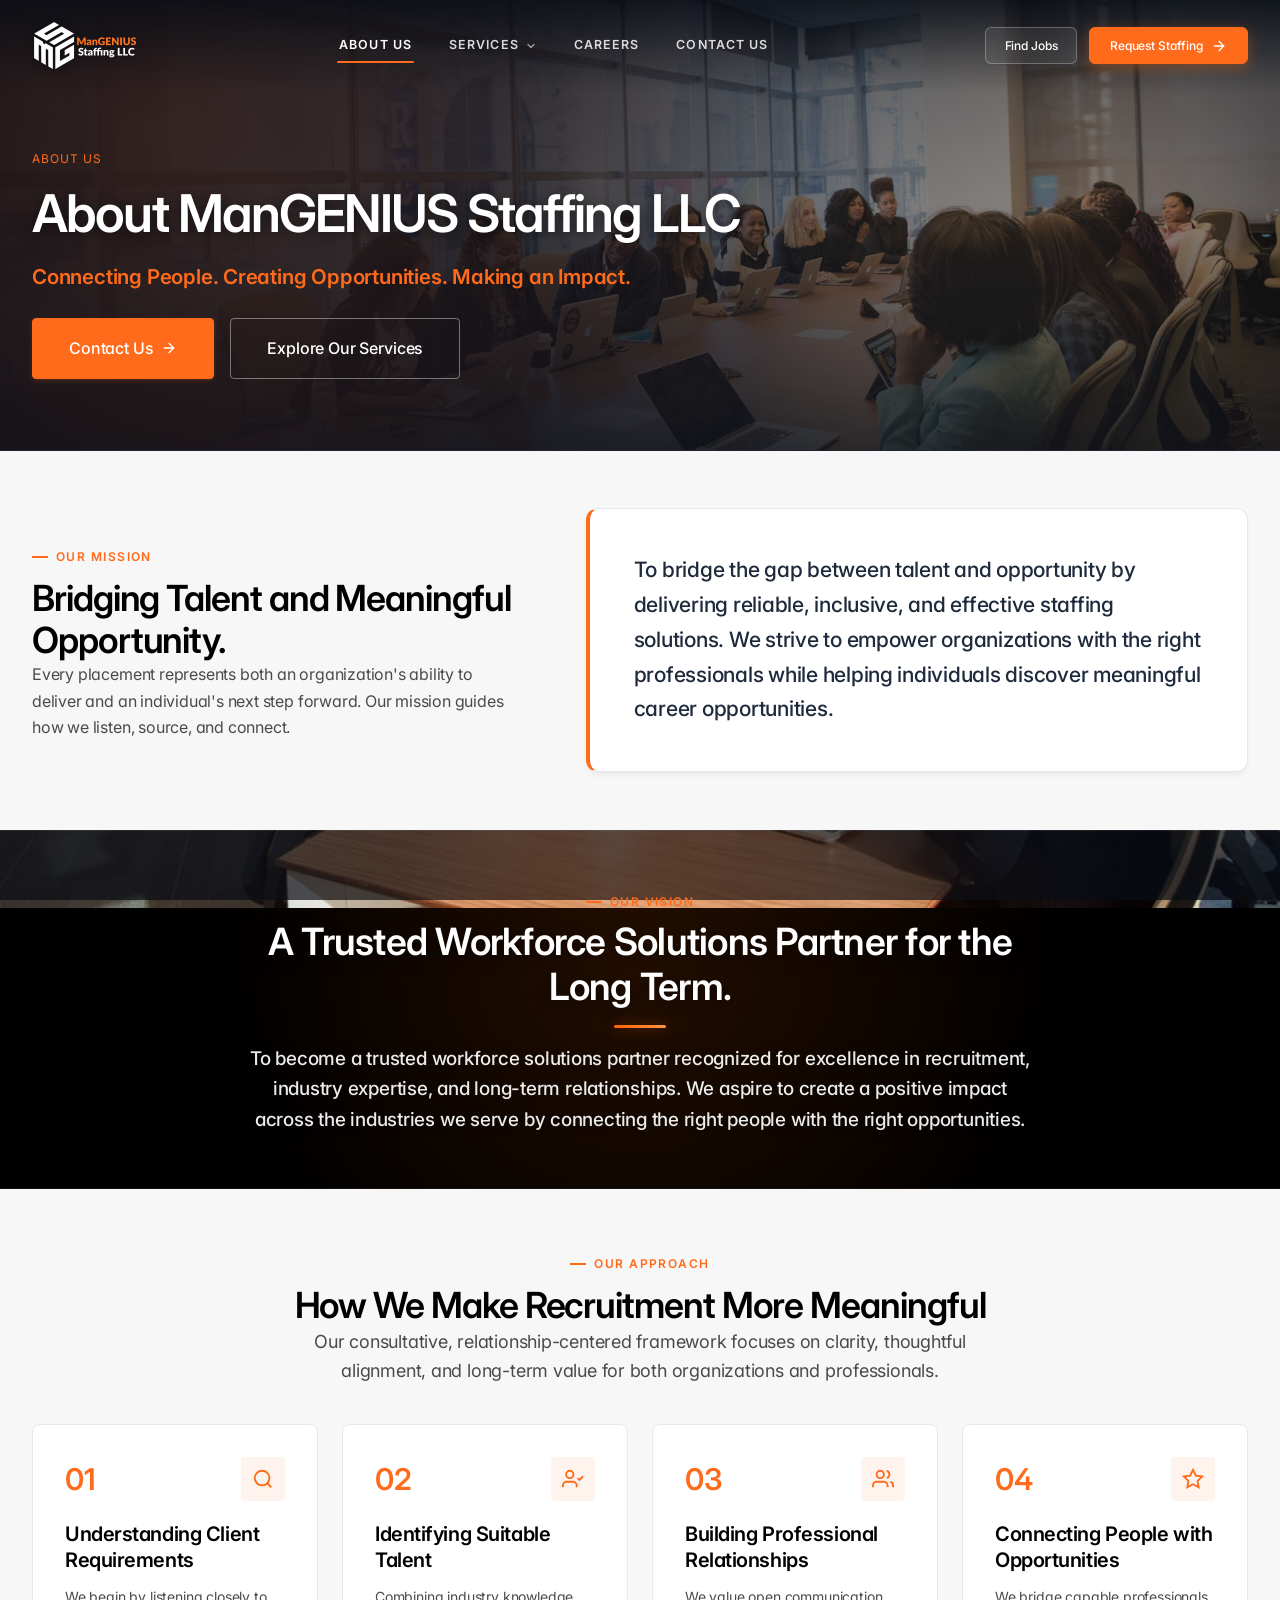
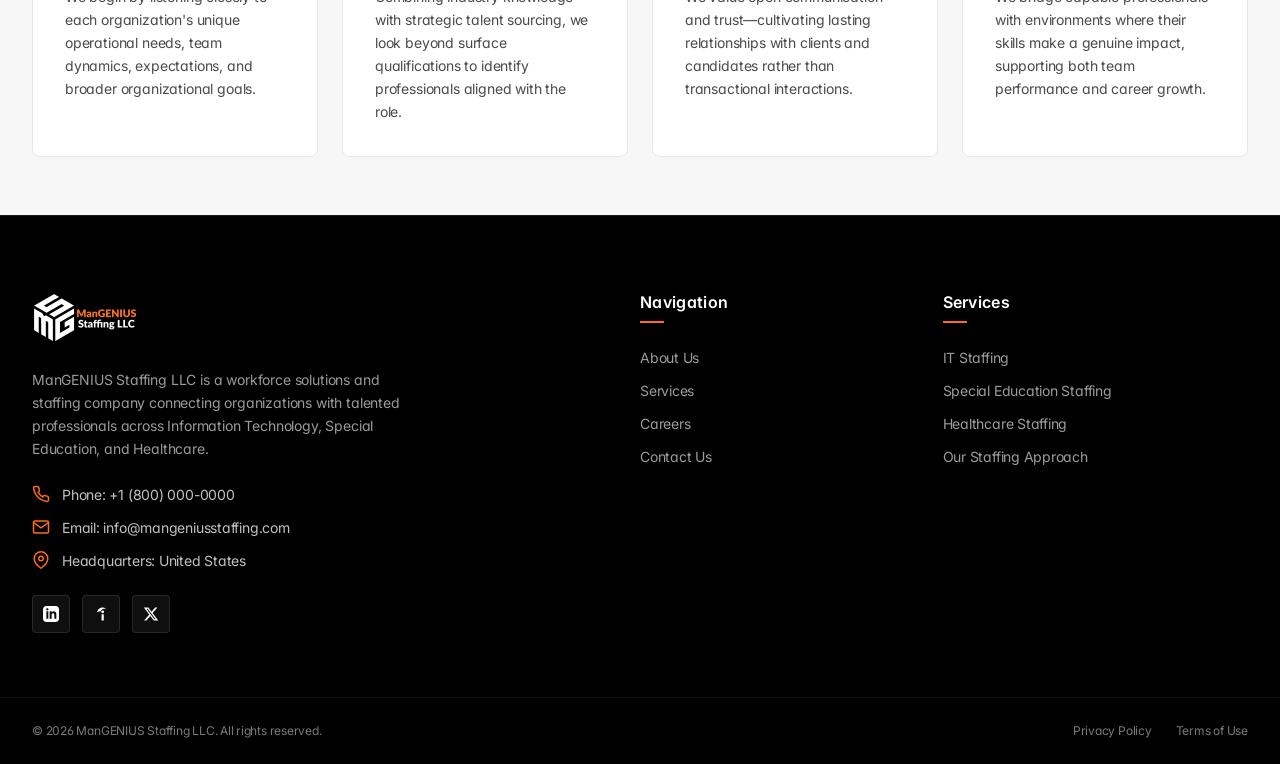
==== commit a2f84e72: "Save website code" ====
--- a/client-website/about.html
+++ b/client-website/about.html
@@ -10,10 +10,10 @@
   <!-- Preconnect to Google Fonts -->
   <link rel="preconnect" href="https://fonts.googleapis.com">
   <link rel="preconnect" href="https://fonts.gstatic.com" crossorigin>
-  <link href="https://fonts.googleapis.com/css2?family=Inter:wght@300;400;500;600;700&family=Manrope:wght@500;600;700;800&display=swap" rel="stylesheet">
+  <link href="https://fonts.googleapis.com/css2?family=Inter:opsz,wght@14..32,400..700&display=swap" rel="stylesheet">
   
   <!-- Master Stylesheet -->
-  <link rel="stylesheet" href="css/style.css">
+  <link rel="stylesheet" href="css/style.css?v=2">
   
   <!-- Favicon / Touch Icon -->
   <link rel="icon" type="image/png" href="images/logo.png">
--- a/client-website/css/style.css
+++ b/client-website/css/style.css
@@ -28,9 +28,9 @@
   --color-orange-subtle: rgba(255, 107, 26, 0.08);
   --color-orange-glow: rgba(255, 107, 26, 0.25);
   
-  /* Typography */
+  /* Typography (Unified Inter — Apple-inspired clean typography) */
   --font-sans: 'Inter', -apple-system, BlinkMacSystemFont, 'Segoe UI', Roboto, Helvetica, Arial, sans-serif;
-  --font-heading: 'Manrope', 'Inter', -apple-system, BlinkMacSystemFont, 'Segoe UI', Roboto, sans-serif;
+  --font-heading: var(--font-sans);
   
   /* Type Scale */
   --fs-xs: 0.75rem;     /* 12px */
@@ -44,13 +44,14 @@
   --fs-4xl: 3rem;       /* 48px */
   --fs-5xl: 3.75rem;    /* 60px */
   
-  /* Font Weights */
-  --fw-light: 300;
+  /* Font Weights (Apple-inspired crisp hierarchy: 400 body | 500 UI/sub | 600-700 headings) */
+  --fw-light: 400;
+  --fw-normal: 400;
   --fw-regular: 400;
   --fw-medium: 500;
   --fw-semibold: 600;
-  --fw-bold: 700;
-  --fw-extrabold: 800;
+  --fw-bold: 600;
+  --fw-extrabold: 600;
   
   /* Line Heights */
   --lh-tight: 1.15;
@@ -128,11 +129,16 @@
 body {
   font-family: var(--font-sans);
   font-size: var(--fs-base);
+  font-weight: var(--fw-regular);
   line-height: var(--lh-normal);
+  letter-spacing: -0.014em;
   color: var(--color-dark-grey);
   background-color: var(--color-white);
   -webkit-font-smoothing: antialiased;
   -moz-osx-font-smoothing: grayscale;
+  font-optical-sizing: auto;
+  font-feature-settings: "cv02", "cv03", "cv04", "cv11";
+  text-rendering: optimizeLegibility;
   overflow-x: clip;
   width: 100%;
   position: relative;
@@ -178,44 +184,56 @@
 h1, h2, h3, h4, h5, h6 {
   font-family: var(--font-heading);
   color: var(--color-black);
-  font-weight: var(--fw-bold);
+  font-weight: var(--fw-semibold);
+  font-optical-sizing: auto;
   line-height: var(--lh-snug);
-  letter-spacing: -0.02em;
+  letter-spacing: -0.025em;
 }
 
 h1 {
   font-size: clamp(2.25rem, 5vw, var(--fs-5xl));
-  font-weight: var(--fw-extrabold);
-  line-height: var(--lh-tight);
-  letter-spacing: -0.03em;
+  font-weight: var(--fw-semibold);
+  line-height: 1.09;
+  letter-spacing: -0.036em;
 }
 
 h2 {
   font-size: clamp(1.85rem, 3.5vw, var(--fs-3xl));
-  letter-spacing: -0.025em;
+  font-weight: var(--fw-semibold);
+  line-height: 1.16;
+  letter-spacing: -0.03em;
 }
 
 h3 {
   font-size: clamp(1.35rem, 2.5vw, var(--fs-2xl));
+  font-weight: var(--fw-semibold);
+  letter-spacing: -0.022em;
 }
 
 h4 {
   font-size: var(--fs-xl);
+  font-weight: var(--fw-medium);
+  letter-spacing: -0.018em;
 }
 
 h5 {
   font-size: var(--fs-lg);
+  font-weight: var(--fw-medium);
+  letter-spacing: -0.014em;
 }
 
 h6 {
   font-size: var(--fs-base);
+  font-weight: var(--fw-semibold);
   text-transform: uppercase;
-  letter-spacing: 0.08em;
+  letter-spacing: 0.06em;
 }
 
 p {
+  font-weight: var(--fw-regular);
   color: var(--color-mid-grey);
   line-height: var(--lh-relaxed);
+  letter-spacing: -0.012em;
   margin-bottom: var(--space-4);
 }
 
@@ -399,8 +417,8 @@
   padding: 0.85rem 1.75rem;
   font-family: var(--font-sans);
   font-size: var(--fs-sm);
-  font-weight: var(--fw-semibold);
-  letter-spacing: 0.01em;
+  font-weight: var(--fw-medium);
+  letter-spacing: -0.01em;
   border-radius: var(--radius-sm);
   transition: all var(--transition-base);
   border: 1px solid transparent;
@@ -1649,10 +1667,10 @@
    -------------------------------------------------------------------------- */
 .home-hero {
   position: relative;
-  min-height: min(100vh, 760px);
-  display: flex;
-  align-items: center;
-  padding: calc(var(--header-height) + clamp(1rem, 2.2vh, 2.25rem)) 0 clamp(1.25rem, 2.5vh, 2.25rem);
+  min-height: min(100vh, 720px);
+  display: flex;
+  align-items: center;
+  padding: calc(var(--header-height) + clamp(1.5rem, 3vh, 2.75rem)) 0 clamp(1.5rem, 3vh, 2.5rem);
   background-color: #0a101d;
   overflow: hidden;
   border-bottom: 1px solid rgba(255, 255, 255, 0.08);
@@ -1749,12 +1767,12 @@
 
 .home-hero .hero-title {
   font-family: var(--font-heading);
-  font-size: clamp(2.1rem, 3.8vw, 3.35rem);
-  font-weight: var(--fw-extrabold);
-  line-height: 1.12;
-  color: var(--color-white);
-  letter-spacing: -0.025em;
-  margin-bottom: 0.85rem;
+  font-size: clamp(2.15rem, 3.9vw, 3.45rem);
+  font-weight: var(--fw-semibold);
+  line-height: 1.09;
+  color: var(--color-white);
+  letter-spacing: -0.036em;
+  margin-bottom: 1.05rem;
   max-width: 900px;
   text-shadow: 0 2px 16px rgba(0, 0, 0, 0.6);
 }
@@ -1768,11 +1786,11 @@
 }
 
 .home-hero .hero-subtitle {
-  font-size: clamp(0.94rem, 1.25vw, 1.06rem);
+  font-size: clamp(0.95rem, 1.25vw, 1.08rem);
   color: #D6D6D6;
-  line-height: 1.55;
-  max-width: 650px;
-  margin-bottom: 1.35rem;
+  line-height: 1.58;
+  max-width: 660px;
+  margin-bottom: 1.65rem;
   text-shadow: 0 1px 8px rgba(0, 0, 0, 0.7);
 }
 
@@ -1822,8 +1840,8 @@
   display: grid;
   grid-template-columns: repeat(4, 1fr);
   gap: var(--space-5);
-  margin-top: clamp(1.35rem, 3vh, 2.25rem);
-  padding-top: clamp(1rem, 2vh, 1.45rem);
+  margin-top: clamp(1.75rem, 3.6vh, 2.75rem);
+  padding-top: clamp(1.1rem, 2.2vh, 1.5rem);
   border-top: 1px solid rgba(255, 255, 255, 0.12);
 }
 
@@ -2694,113 +2712,267 @@
   line-height: 1.5;
 }
 
-/* Dedicated Alternating Service Sections (Compact & Balanced) */
-.service-detail-split {
-  display: grid;
-  grid-template-columns: 0.92fr 1.08fr;
-  gap: clamp(1.75rem, 3.5vw, 3rem);
-  align-items: center;
-}
-
-.service-detail-split.is-reversed {
-  grid-template-columns: 1.08fr 0.92fr;
-}
-
-.service-detail-split.is-reversed .service-detail-media {
-  order: 2;
-}
-
-.service-detail-split.is-reversed .service-detail-content {
-  order: 1;
-}
-
-.service-detail-media {
+/* Alternating Vertical Timeline for Services Page (3 Core Practices) */
+.services-timeline-section {
   position: relative;
-  width: 100%;
-  aspect-ratio: 16 / 11;
-  max-height: 360px;
-  border-radius: var(--radius-md);
   overflow: hidden;
-  box-shadow: 0 16px 36px rgba(10, 16, 29, 0.12);
-  border: 1px solid rgba(15, 23, 42, 0.08);
-}
-
-.service-detail-media::after {
+  background-image:
+    radial-gradient(circle at 8% 18%, rgba(255, 102, 0, 0.06) 0%, transparent 40%),
+    radial-gradient(circle at 92% 72%, rgba(255, 102, 0, 0.06) 0%, transparent 42%);
+}
+
+.services-timeline {
+  position: relative;
+  max-width: 1120px;
+  margin: 0 auto;
+  padding: 0.5rem 0;
+}
+
+.services-timeline::before {
   content: '';
   position: absolute;
-  inset: 0;
-  background: linear-gradient(180deg, rgba(10, 16, 29, 0.12) 0%, rgba(10, 16, 29, 0) 45%, rgba(10, 16, 29, 0.24) 100%);
+  left: 50%;
+  top: 0;
+  bottom: 0;
+  width: 2.5px;
+  transform: translateX(-50%);
+  background: linear-gradient(180deg, rgba(255, 102, 0, 0.2) 0%, var(--color-orange) 12%, var(--color-orange) 88%, rgba(255, 102, 0, 0.2) 100%);
+  border-radius: 999px;
+}
+
+.timeline-row {
+  position: relative;
+  display: grid;
+  grid-template-columns: 1fr 1fr;
+  align-items: center;
+  scroll-margin-top: calc(var(--header-height) + 24px);
+}
+
+.timeline-row + .timeline-row {
+  margin-top: -96px;
+}
+
+.timeline-col {
+  position: relative;
+  z-index: 2;
+}
+
+.timeline-row.timeline-left .timeline-col {
+  grid-column: 1;
+  padding-right: 44px;
+}
+
+.timeline-row.timeline-right .timeline-col {
+  grid-column: 2;
+  padding-left: 44px;
+}
+
+/* Decorative Translucent Bubble Rings Opposite Each Timeline Card */
+.timeline-decor {
+  position: relative;
+  z-index: 1;
+  height: 100%;
+  min-height: 360px;
   pointer-events: none;
-}
-
-.service-detail-media img {
+  user-select: none;
+}
+
+.timeline-row.timeline-left .timeline-decor {
+  grid-column: 2;
+}
+
+.timeline-row.timeline-right .timeline-decor {
+  grid-column: 1;
+}
+
+.timeline-bubble {
+  position: absolute;
+  border-radius: 50%;
+  pointer-events: none;
+  will-change: transform;
+}
+
+.timeline-decor .bubble-ring-lg {
+  width: 340px;
+  height: 340px;
+  top: 44%;
+  left: 56%;
+  transform: translate(-50%, -50%);
+  border: 42px solid rgba(255, 102, 0, 0.065);
+  background: radial-gradient(circle, rgba(255, 102, 0, 0.03) 0%, transparent 68%);
+  animation: timelineRingFloat 8.5s ease-in-out infinite;
+}
+
+.timeline-decor .bubble-orb-md {
+  width: 144px;
+  height: 144px;
+  top: 18%;
+  right: 10%;
+  background: radial-gradient(circle at 32% 32%, rgba(255, 102, 0, 0.09), rgba(148, 163, 184, 0.04) 72%, transparent 100%);
+  border: 1.5px solid rgba(255, 102, 0, 0.09);
+  animation: timelineOrbFloat 6.5s ease-in-out -1.5s infinite;
+}
+
+.timeline-decor .bubble-orb-sm {
+  width: 72px;
+  height: 72px;
+  bottom: 18%;
+  left: 22%;
+  border: 10px solid rgba(100, 116, 139, 0.075);
+  background: rgba(255, 255, 255, 0.45);
+  animation: timelineOrbFloatAlt 5.8s ease-in-out -2.2s infinite;
+}
+
+/* Mirrored Bubble Positions for Left-Side Decor (Row 2) */
+.timeline-row.timeline-right .timeline-decor .bubble-ring-lg {
+  left: 44%;
+  top: 50%;
+  border-color: rgba(100, 116, 139, 0.07);
+  background: radial-gradient(circle, rgba(255, 102, 0, 0.035) 0%, transparent 68%);
+  animation-delay: -3s;
+}
+
+.timeline-row.timeline-right .timeline-decor .bubble-orb-md {
+  right: auto;
+  left: 10%;
+  top: 22%;
+  animation-delay: -2.5s;
+}
+
+.timeline-row.timeline-right .timeline-decor .bubble-orb-sm {
+  left: auto;
+  right: 22%;
+  bottom: 20%;
+  border-color: rgba(255, 102, 0, 0.085);
+  animation-delay: -1s;
+}
+
+@keyframes timelineRingFloat {
+  0%, 100% {
+    transform: translate(-50%, -50%) translate3d(0, 0, 0) scale(1);
+  }
+  33% {
+    transform: translate(-50%, -50%) translate3d(10px, -14px, 0) scale(1.025);
+  }
+  66% {
+    transform: translate(-50%, -50%) translate3d(-8px, 9px, 0) scale(0.985);
+  }
+}
+
+@keyframes timelineOrbFloat {
+  0%, 100% {
+    transform: translate3d(0, 0, 0) scale(1);
+  }
+  50% {
+    transform: translate3d(-12px, -16px, 0) scale(1.045);
+  }
+}
+
+@keyframes timelineOrbFloatAlt {
+  0%, 100% {
+    transform: translate3d(0, 0, 0) scale(1);
+  }
+  50% {
+    transform: translate3d(11px, -14px, 0) scale(1.05);
+  }
+}
+
+@media (prefers-reduced-motion: reduce) {
+  .timeline-bubble {
+    animation: none !important;
+  }
+}
+
+/* Horizontal Connector Line to Center Spine */
+.timeline-row::before {
+  content: '';
+  position: absolute;
+  top: 68px;
+  width: 44px;
+  height: 2.5px;
+  background-color: var(--color-orange);
+}
+
+.timeline-row.timeline-left::before {
+  right: 50%;
+}
+
+.timeline-row.timeline-right::before {
+  left: 50%;
+}
+
+/* Center Spine Node Dot */
+.timeline-row::after {
+  content: '';
+  position: absolute;
+  top: 63px;
+  left: 50%;
+  width: 12px;
+  height: 12px;
+  transform: translateX(-50%);
+  border-radius: 50%;
+  background-color: var(--color-orange);
+  border: 3px solid var(--color-white);
+  box-shadow: 0 0 0 2px rgba(255, 102, 0, 0.25);
+  z-index: 2;
+}
+
+.timeline-card {
+  background-color: var(--color-white);
+  border: 1px solid rgba(15, 23, 42, 0.08);
+  border-radius: 14px;
+  padding: 18px;
+  box-shadow: 0 12px 34px rgba(10, 16, 29, 0.08);
+  transition: transform var(--transition-base), box-shadow var(--transition-base), border-color var(--transition-base);
+}
+
+.timeline-card:hover {
+  transform: translateY(-4px);
+  box-shadow: 0 20px 44px rgba(10, 16, 29, 0.12);
+  border-color: rgba(255, 102, 0, 0.28);
+}
+
+.timeline-card-media {
+  width: 100%;
+  aspect-ratio: 16 / 10;
+  max-height: 240px;
+  border-radius: 10px;
+  overflow: hidden;
+  margin-bottom: 16px;
+}
+
+.timeline-card-media img {
   width: 100%;
   height: 100%;
   object-fit: cover;
-  object-position: center;
   display: block;
   transition: transform 0.6s cubic-bezier(0.16, 1, 0.3, 1);
 }
 
-.service-detail-media:hover img {
+.timeline-card:hover .timeline-card-media img {
   transform: scale(1.03);
 }
 
-.service-detail-tag {
-  position: absolute;
-  top: 12px;
-  left: 12px;
-  z-index: 2;
-  background-color: rgba(10, 16, 29, 0.82);
-  backdrop-filter: blur(8px);
-  -webkit-backdrop-filter: blur(8px);
-  color: var(--color-white);
-  border: 1px solid rgba(255, 255, 255, 0.12);
-  border-left: 2.5px solid var(--color-orange);
-  padding: 4px 10px;
-  border-radius: var(--radius-xs);
-  font-size: 10.5px;
-  font-weight: var(--fw-semibold);
-  letter-spacing: 0.06em;
-  text-transform: uppercase;
-  line-height: 1.3;
-}
-
-.service-detail-content {
-  display: flex;
-  flex-direction: column;
+.timeline-card-body {
+  padding: 2px 8px 6px;
+  text-align: center;
+}
+
+.timeline-card-body .eyebrow {
   justify-content: center;
-  background-color: var(--color-white);
-  border: 1px solid rgba(15, 23, 42, 0.08);
-  border-top: 3px solid var(--color-orange);
-  border-radius: var(--radius-md);
-  padding: clamp(1.35rem, 2.4vw, 1.9rem);
-  box-shadow: 0 10px 28px rgba(10, 16, 29, 0.05);
-}
-
-.bg-white .service-detail-content {
-  background-color: #F8FAFC;
-}
-
-.service-detail-content .eyebrow {
-  margin-bottom: 0.4rem;
-}
-
-.service-detail-content h2 {
-  font-size: clamp(1.35rem, 2.2vw, 1.7rem);
-  line-height: 1.22;
-  margin-bottom: 0.65rem;
-}
-
-.service-detail-content .text-lead {
-  font-size: 0.94rem;
-  line-height: 1.55;
-  margin-bottom: 0.65rem !important;
-}
-
-.service-detail-content > p:not(.text-lead) {
-  font-size: 0.875rem;
-  line-height: 1.58;
+  margin-bottom: 0.45rem;
+}
+
+.timeline-card-body h2 {
+  font-size: clamp(1.22rem, 1.9vw, 1.48rem);
+  line-height: 1.25;
+  color: var(--color-black);
+  margin-bottom: 0.6rem;
+}
+
+.timeline-card-body > p {
+  font-size: 0.88rem;
+  line-height: 1.6;
   color: #475569;
   margin-bottom: 0;
 }
@@ -2810,17 +2982,18 @@
   flex-direction: column;
   gap: 8px;
   margin: 1rem 0 0;
+  text-align: left;
 }
 
 .service-point-item {
   display: flex;
   align-items: flex-start;
   gap: 10px;
-  padding: 0.55rem 0.75rem;
-  background-color: rgba(15, 23, 42, 0.025);
+  padding: 0.52rem 0.72rem;
+  background-color: #F8FAFC;
   border: 1px solid rgba(15, 23, 42, 0.06);
   border-radius: var(--radius-sm);
-  font-size: 0.835rem;
+  font-size: 0.82rem;
   color: #334155;
   line-height: 1.45;
   transition: border-color var(--transition-fast), background-color var(--transition-fast);
@@ -3491,67 +3664,52 @@
     gap: var(--space-6);
   }
 
-  .service-detail-split,
-  .service-detail-split.is-reversed {
+  .services-timeline::before,
+  .timeline-row::before,
+  .timeline-row::after,
+  .timeline-decor {
+    display: none;
+  }
+
+  .timeline-row {
     grid-template-columns: 1fr;
-    gap: 0;
-    border-radius: var(--radius-md);
-    overflow: hidden;
-    box-shadow: 0 10px 26px rgba(10, 16, 29, 0.08);
-    border: 1px solid rgba(15, 23, 42, 0.08);
-  }
-
-  .service-detail-split.is-reversed .service-detail-media,
-  .service-detail-split.is-reversed .service-detail-content {
-    order: initial;
-  }
-
-  .service-detail-media {
+  }
+
+  .timeline-row + .timeline-row {
+    margin-top: 1.25rem;
+  }
+
+  .timeline-row.timeline-left .timeline-col,
+  .timeline-row.timeline-right .timeline-col {
+    grid-column: 1;
+    padding: 0;
+  }
+
+  .timeline-card {
+    padding: 14px;
+  }
+
+  .timeline-card-media {
     aspect-ratio: auto;
-    min-height: 0;
     height: 195px;
     max-height: 195px;
-    border-radius: 0;
-    border: none;
-    box-shadow: none;
-  }
-
-  .service-detail-media img {
-    height: 100%;
-  }
-
-  .service-detail-tag {
-    top: 10px;
-    left: 10px;
-    padding: 3px 8px;
-    font-size: 9.5px;
-    letter-spacing: 0.05em;
-  }
-
-  .service-detail-content {
-    border: none;
-    border-top: 3px solid var(--color-orange);
-    border-radius: 0;
-    box-shadow: none;
-    padding: 1.2rem;
-  }
-
-  .service-detail-content h2 {
-    font-size: 1.25rem;
-    margin-bottom: 0.5rem;
-  }
-
-  .service-detail-content .text-lead {
-    font-size: 0.875rem;
-    margin-bottom: 0.5rem !important;
-  }
-
-  .service-detail-content > p:not(.text-lead) {
-    font-size: 0.83rem;
+    margin-bottom: 14px;
+  }
+
+  .timeline-card-body {
+    padding: 0 2px 4px;
+  }
+
+  .timeline-card-body h2 {
+    font-size: 1.2rem;
+  }
+
+  .timeline-card-body > p {
+    font-size: 0.84rem;
   }
 
   .service-point-item {
-    padding: 0.5rem 0.65rem;
+    padding: 0.48rem 0.65rem;
     font-size: 0.8rem;
   }
 
@@ -4209,13 +4367,9 @@
   }
 
   /* Footer Compact Spacing */
-  .service-detail-media {
+  .timeline-card-media {
     height: 175px;
     max-height: 175px;
-  }
-
-  .service-detail-media img {
-    height: 100%;
   }
 
   .service-detail-content .btn,
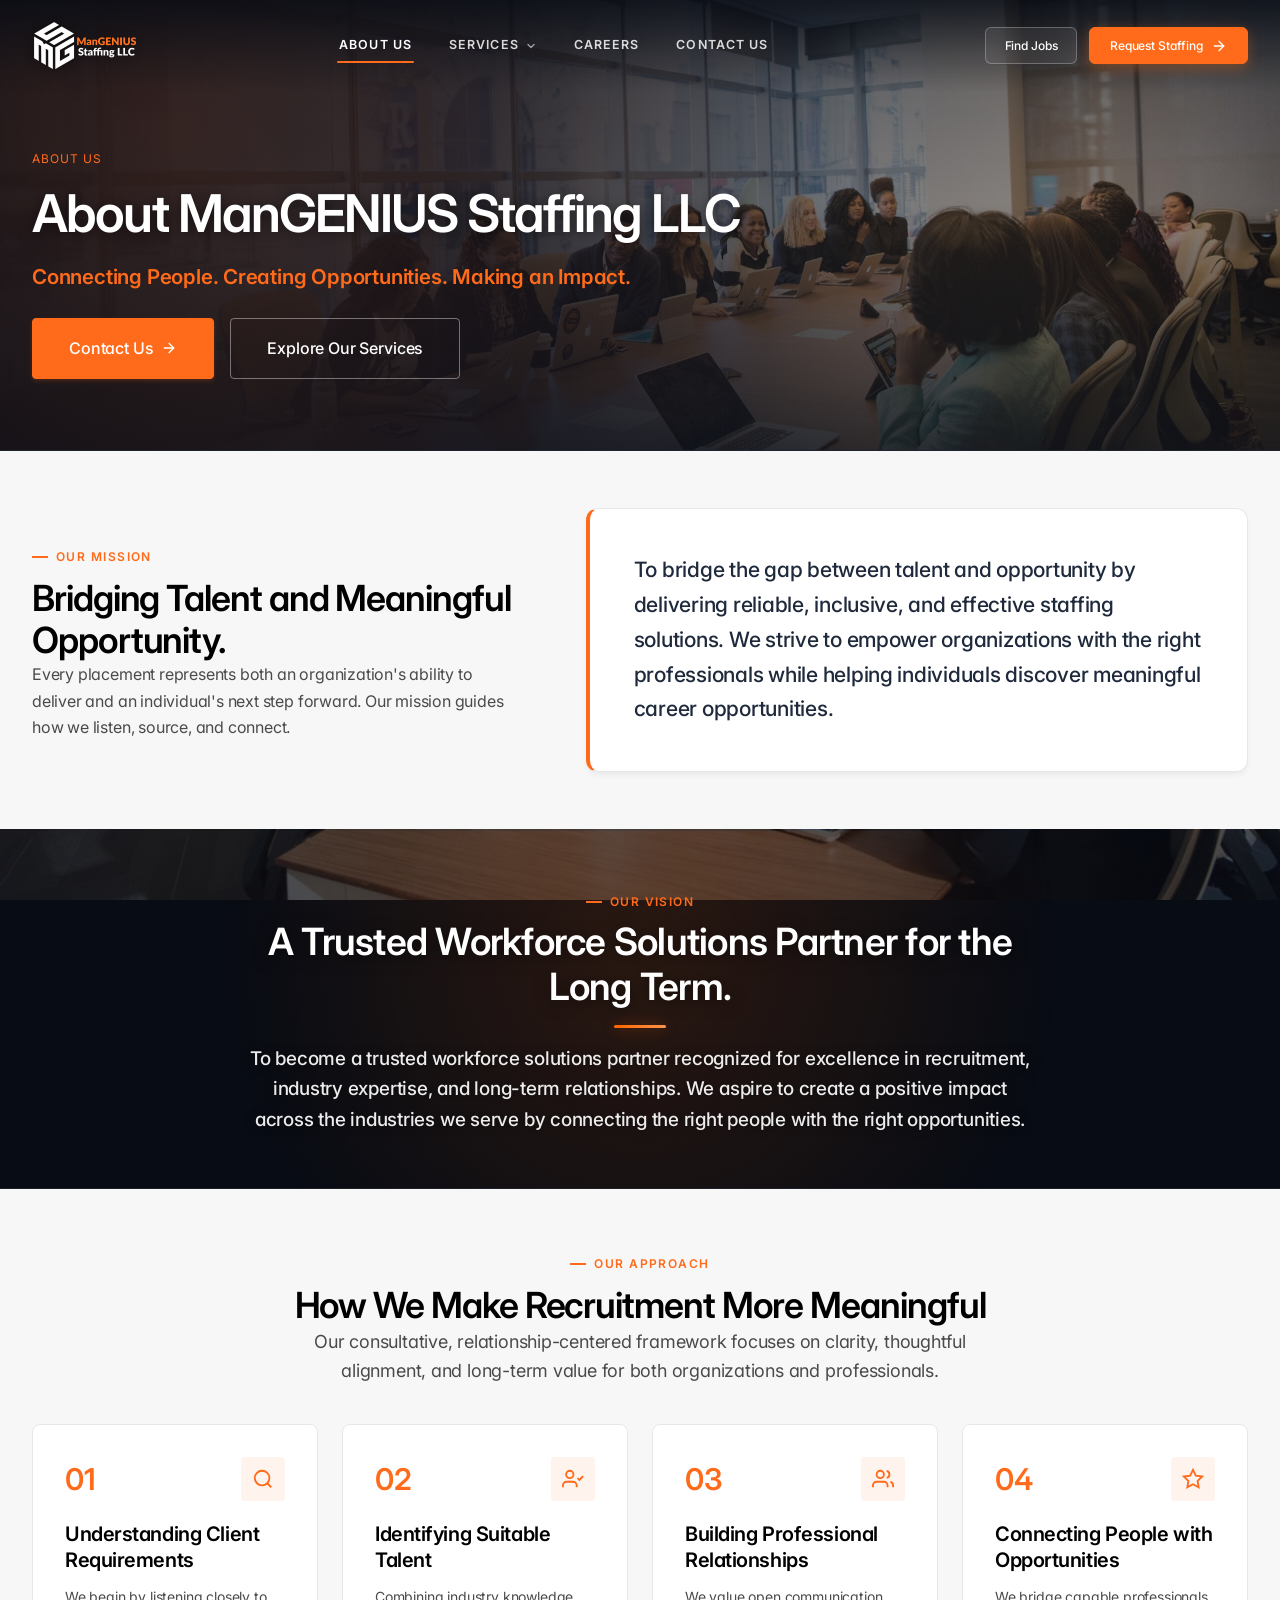
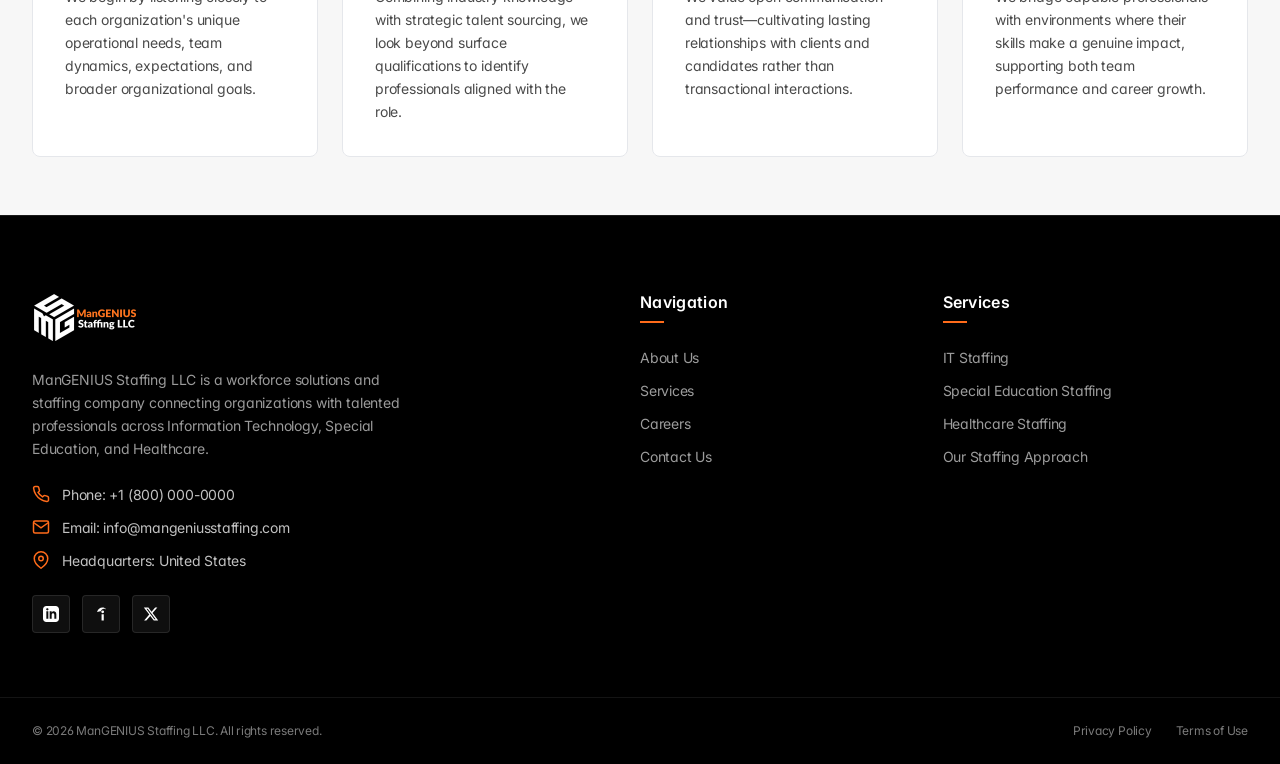
==== commit 88cda614: "Save website code" ====
--- a/client-website/about.html
+++ b/client-website/about.html
@@ -13,7 +13,7 @@
   <link href="https://fonts.googleapis.com/css2?family=Inter:opsz,wght@14..32,400..700&display=swap" rel="stylesheet">
   
   <!-- Master Stylesheet -->
-  <link rel="stylesheet" href="css/style.css?v=2">
+  <link rel="stylesheet" href="css/style.css?v=3">
   
   <!-- Favicon / Touch Icon -->
   <link rel="icon" type="image/png" href="images/logo.png">
--- a/client-website/css/style.css
+++ b/client-website/css/style.css
@@ -1382,15 +1382,35 @@
   gap: var(--space-12);
 }
 
-/* Fixed Background Image CTA (Homepage "Take The Next Step") */
+/* Fixed Background Image CTA (Homepage "Take The Next Step") — Mobile & Desktop Safe */
 .cta-fixed-bg {
+  position: relative;
+  isolation: isolate;
+  background-color: #0a0e16;
+  clip-path: inset(0);
+  -webkit-clip-path: inset(0);
+}
+
+.cta-fixed-bg::after {
+  content: '';
+  position: fixed;
+  top: 0;
+  left: 0;
+  width: 100%;
+  height: 100vh;
+  height: 100lvh;
+  z-index: -1;
+  pointer-events: none;
   background-image:
     linear-gradient(135deg, rgba(10, 14, 22, 0.84) 0%, rgba(12, 16, 24, 0.74) 55%, rgba(10, 14, 22, 0.86) 100%),
     url('../images/workplace.jpg');
   background-size: cover;
   background-position: center;
   background-repeat: no-repeat;
-  background-attachment: fixed;
+  transform: translate3d(0, 0, 0);
+  -webkit-backface-visibility: hidden;
+  backface-visibility: hidden;
+  will-change: transform;
 }
 
 /* Brand Column */
@@ -2590,25 +2610,50 @@
   margin-bottom: 0;
 }
 
-/* Fixed Background Image Enhancement for About Us "Our Vision" Section (No Box) */
+/* Fixed Background Image Enhancement for About Us "Our Vision" Section (No Box) — Mobile & Desktop Safe */
 .section.vision-fixed-bg {
   position: relative;
+  isolation: isolate;
   padding: clamp(2.5rem, 4.2vw, 3.5rem) 0;
+  background-color: #080c14;
+  clip-path: inset(0);
+  -webkit-clip-path: inset(0);
+  border-top: 1px solid rgba(255, 255, 255, 0.08);
+  border-bottom: 1px solid rgba(255, 255, 255, 0.08);
+}
+
+.section.vision-fixed-bg::after {
+  content: '';
+  position: fixed;
+  top: 0;
+  left: 0;
+  width: 100%;
+  height: 100vh;
+  height: 100lvh;
+  z-index: -1;
+  pointer-events: none;
   background-image:
     linear-gradient(180deg, rgba(8, 12, 20, 0.68) 0%, rgba(10, 14, 24, 0.58) 50%, rgba(8, 12, 20, 0.72) 100%),
     url('../images/about.jpg');
   background-size: cover;
-  background-position: center 65%;
+  background-position: 56% 68%;
   background-repeat: no-repeat;
-  background-attachment: fixed;
-  border-top: 1px solid rgba(255, 255, 255, 0.08);
-  border-bottom: 1px solid rgba(255, 255, 255, 0.08);
+  transform: translate3d(0, 0, 0);
+  -webkit-backface-visibility: hidden;
+  backface-visibility: hidden;
+  will-change: transform;
+}
+
+.vision-fixed-bg .container {
+  position: relative;
+  z-index: 1;
 }
 
 .vision-fixed-bg::before {
   content: '';
   position: absolute;
   inset: 0;
+  z-index: 0;
   background: radial-gradient(circle at 50% 35%, rgba(255, 102, 0, 0.14) 0%, transparent 62%);
   pointer-events: none;
 }
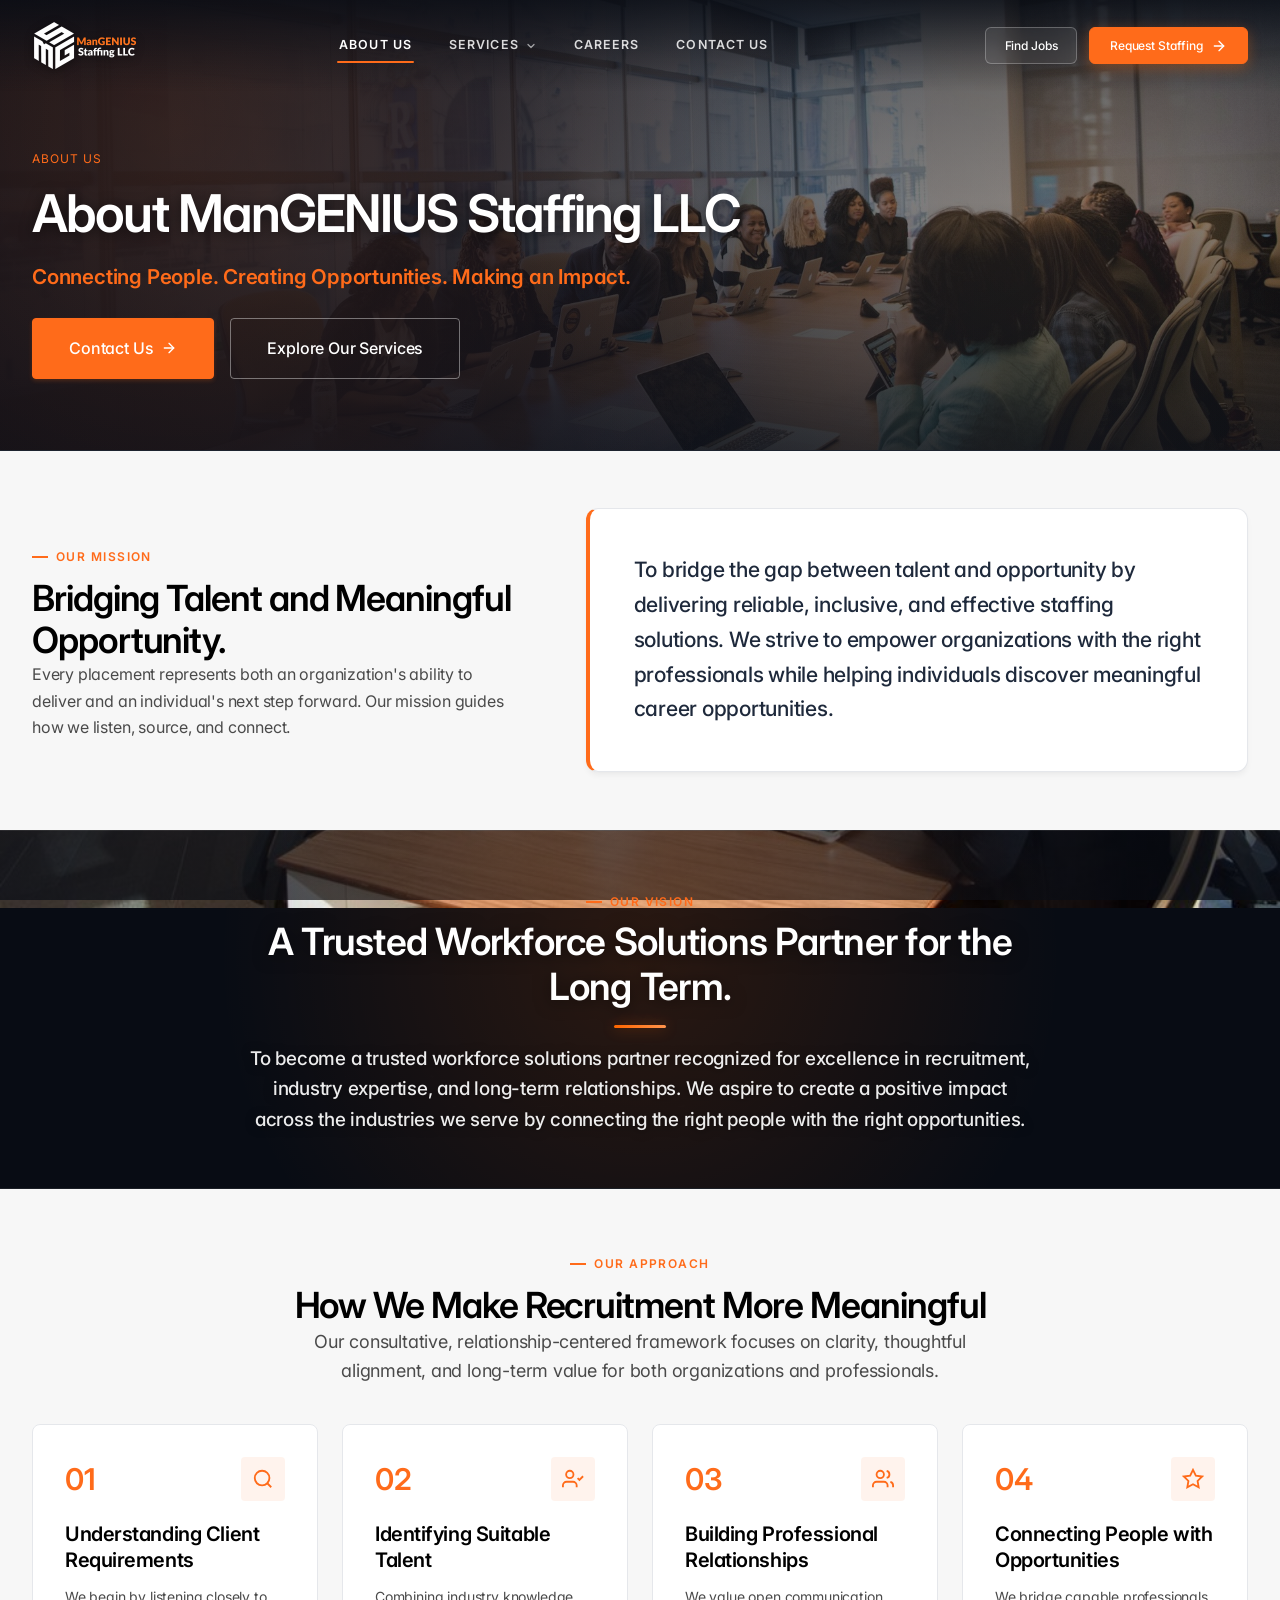
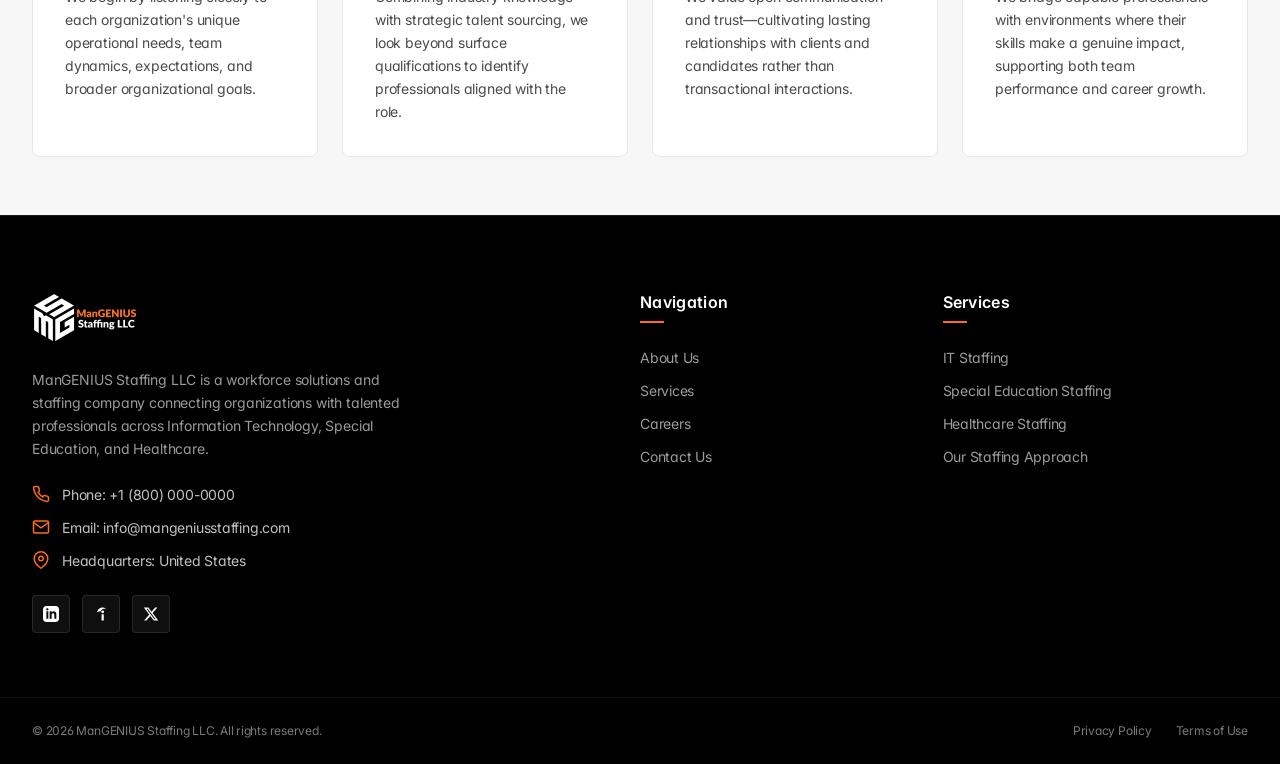
==== commit 4fcd4578: "Save website code" ====
--- a/client-website/about.html
+++ b/client-website/about.html
@@ -13,7 +13,7 @@
   <link href="https://fonts.googleapis.com/css2?family=Inter:opsz,wght@14..32,400..700&display=swap" rel="stylesheet">
   
   <!-- Master Stylesheet -->
-  <link rel="stylesheet" href="css/style.css?v=3">
+  <link rel="stylesheet" href="css/style.css?v=4">
   
   <!-- Favicon / Touch Icon -->
   <link rel="icon" type="image/png" href="images/logo.png">
--- a/client-website/css/style.css
+++ b/client-website/css/style.css
@@ -1382,35 +1382,17 @@
   gap: var(--space-12);
 }
 
-/* Fixed Background Image CTA (Homepage "Take The Next Step") — Mobile & Desktop Safe */
+/* Fixed Background Image CTA (Homepage "Take The Next Step") */
 .cta-fixed-bg {
   position: relative;
-  isolation: isolate;
   background-color: #0a0e16;
-  clip-path: inset(0);
-  -webkit-clip-path: inset(0);
-}
-
-.cta-fixed-bg::after {
-  content: '';
-  position: fixed;
-  top: 0;
-  left: 0;
-  width: 100%;
-  height: 100vh;
-  height: 100lvh;
-  z-index: -1;
-  pointer-events: none;
   background-image:
-    linear-gradient(135deg, rgba(10, 14, 22, 0.84) 0%, rgba(12, 16, 24, 0.74) 55%, rgba(10, 14, 22, 0.86) 100%),
+    linear-gradient(135deg, rgba(10, 14, 22, 0.72) 0%, rgba(12, 16, 24, 0.62) 55%, rgba(10, 14, 22, 0.76) 100%),
     url('../images/workplace.jpg');
   background-size: cover;
-  background-position: center;
+  background-position: center center;
   background-repeat: no-repeat;
-  transform: translate3d(0, 0, 0);
-  -webkit-backface-visibility: hidden;
-  backface-visibility: hidden;
-  will-change: transform;
+  background-attachment: fixed;
 }
 
 /* Brand Column */
@@ -2610,38 +2592,20 @@
   margin-bottom: 0;
 }
 
-/* Fixed Background Image Enhancement for About Us "Our Vision" Section (No Box) — Mobile & Desktop Safe */
+/* Fixed Background Image Enhancement for About Us "Our Vision" Section (No Box) */
 .section.vision-fixed-bg {
   position: relative;
-  isolation: isolate;
   padding: clamp(2.5rem, 4.2vw, 3.5rem) 0;
   background-color: #080c14;
-  clip-path: inset(0);
-  -webkit-clip-path: inset(0);
+  background-image:
+    linear-gradient(180deg, rgba(8, 12, 20, 0.66) 0%, rgba(10, 14, 24, 0.56) 50%, rgba(8, 12, 20, 0.70) 100%),
+    url('../images/about.jpg');
+  background-size: cover;
+  background-position: center 65%;
+  background-repeat: no-repeat;
+  background-attachment: fixed;
   border-top: 1px solid rgba(255, 255, 255, 0.08);
   border-bottom: 1px solid rgba(255, 255, 255, 0.08);
-}
-
-.section.vision-fixed-bg::after {
-  content: '';
-  position: fixed;
-  top: 0;
-  left: 0;
-  width: 100%;
-  height: 100vh;
-  height: 100lvh;
-  z-index: -1;
-  pointer-events: none;
-  background-image:
-    linear-gradient(180deg, rgba(8, 12, 20, 0.68) 0%, rgba(10, 14, 24, 0.58) 50%, rgba(8, 12, 20, 0.72) 100%),
-    url('../images/about.jpg');
-  background-size: cover;
-  background-position: 56% 68%;
-  background-repeat: no-repeat;
-  transform: translate3d(0, 0, 0);
-  -webkit-backface-visibility: hidden;
-  backface-visibility: hidden;
-  will-change: transform;
 }
 
 .vision-fixed-bg .container {
@@ -2656,6 +2620,24 @@
   z-index: 0;
   background: radial-gradient(circle at 50% 35%, rgba(255, 102, 0, 0.14) 0%, transparent 62%);
   pointer-events: none;
+}
+
+/* Disable flaky fixed-attachment parallax on mobile/touch devices so backgrounds stay crisp & steady */
+@media (max-width: 991px), (hover: none), (pointer: coarse) {
+  .cta-fixed-bg,
+  .section.vision-fixed-bg {
+    background-attachment: scroll !important;
+    background-size: cover;
+    background-repeat: no-repeat;
+  }
+
+  .cta-fixed-bg {
+    background-position: center center;
+  }
+
+  .section.vision-fixed-bg {
+    background-position: 56% 68%;
+  }
 }
 
 .vision-fixed-bg .vision-panel {
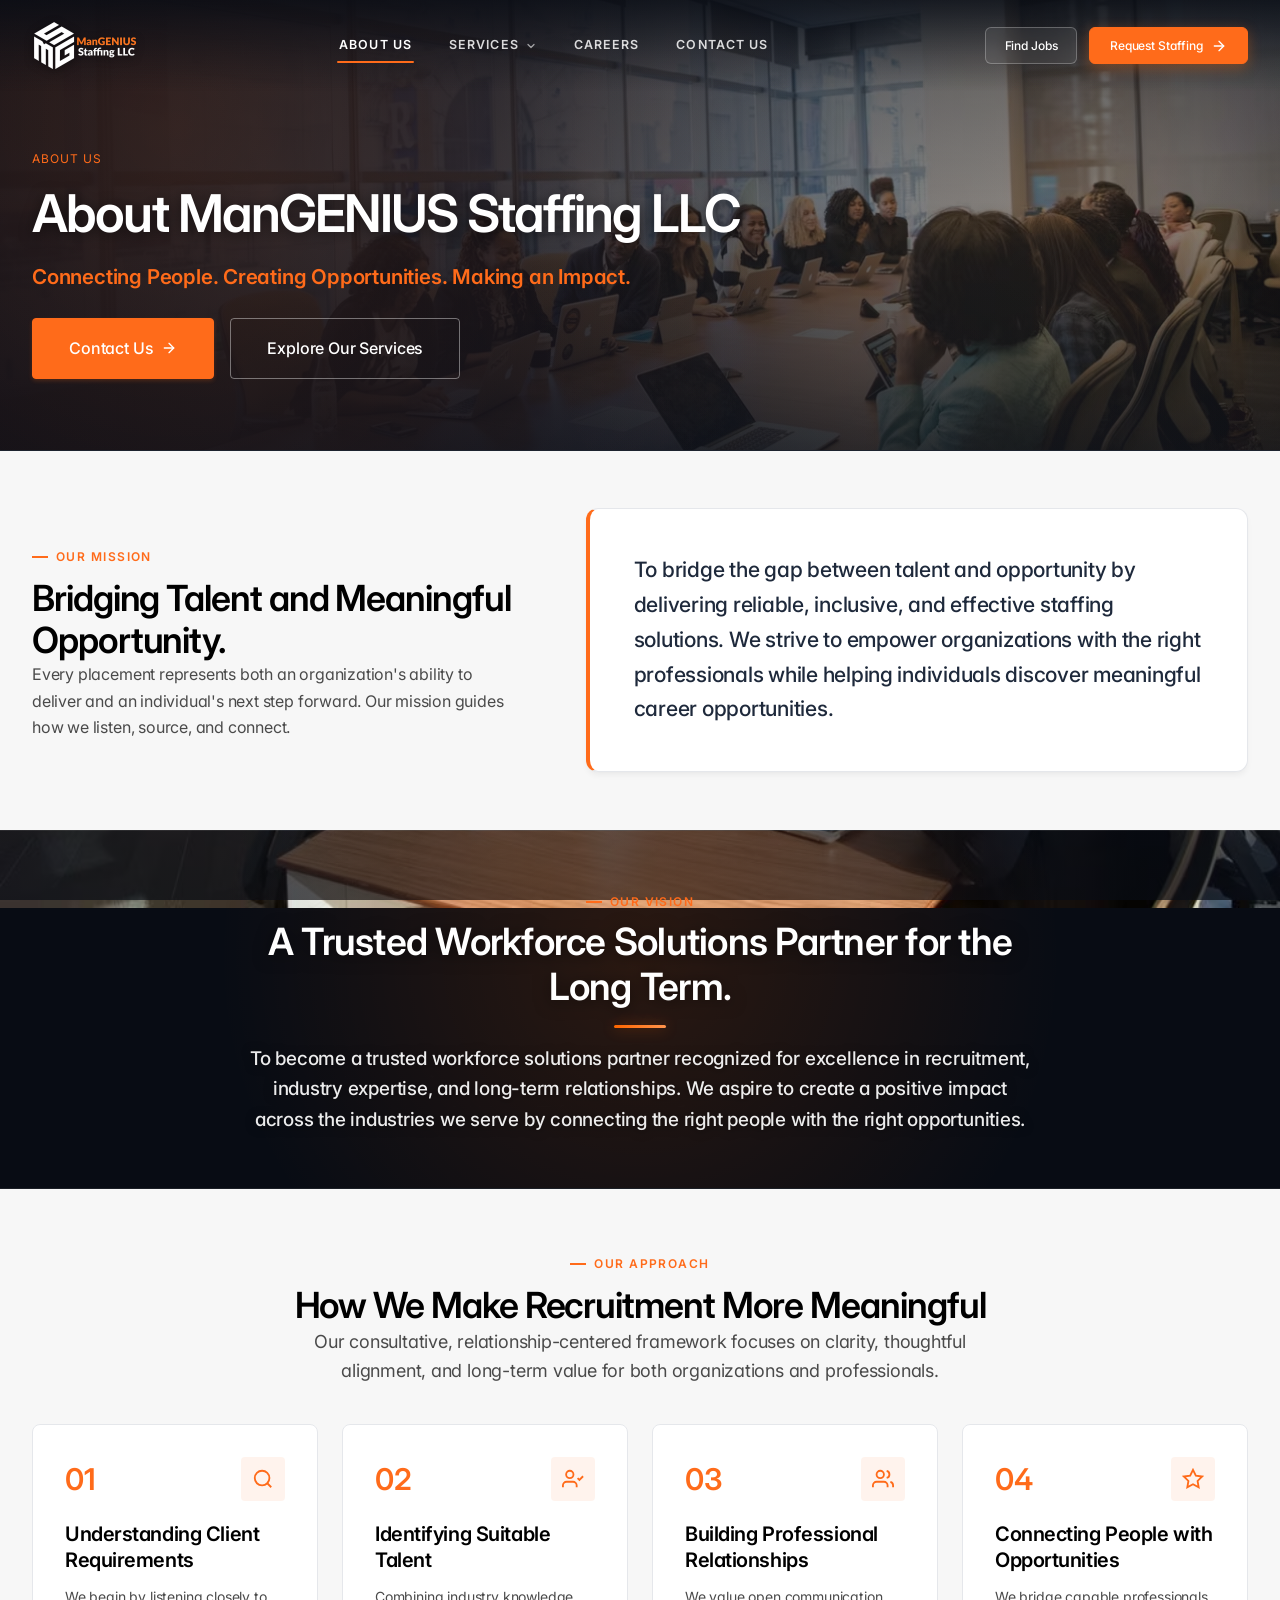
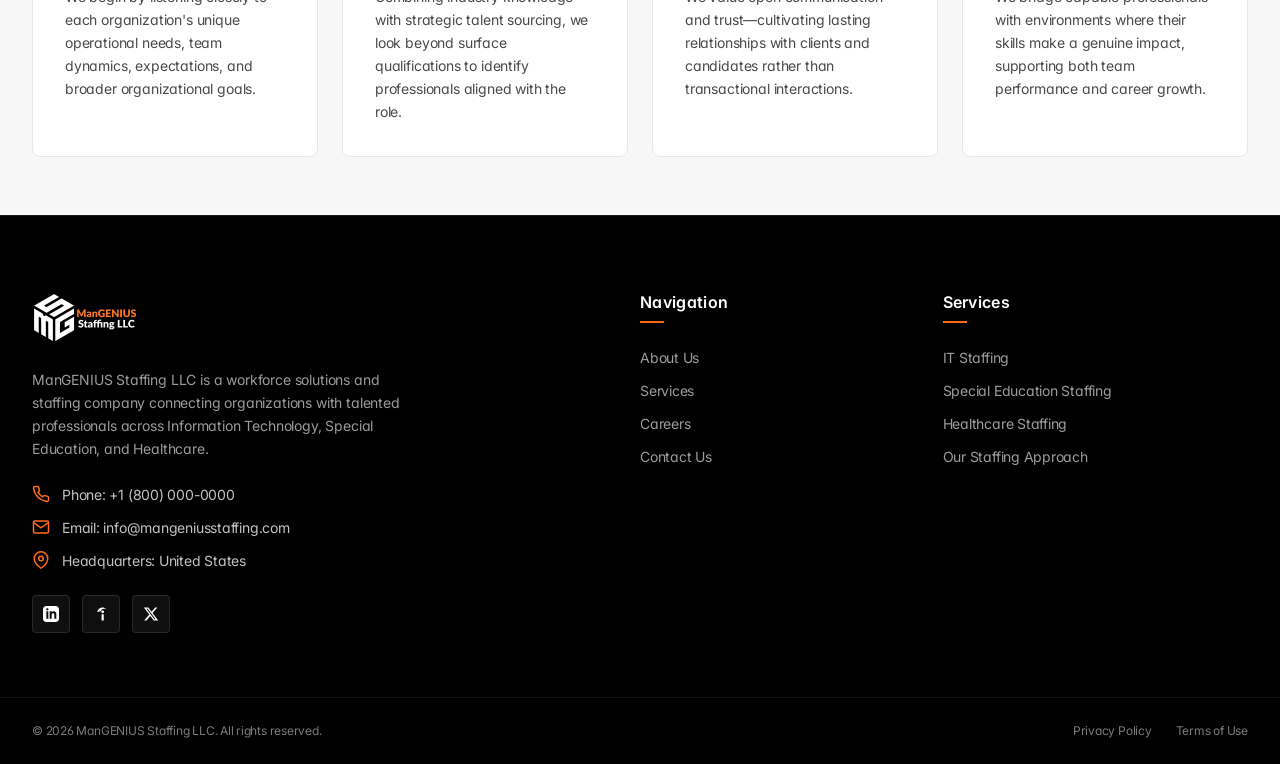
==== commit 699cb162: "Save website code" ====
--- a/client-website/about.html
+++ b/client-website/about.html
@@ -4,19 +4,45 @@
   <meta charset="UTF-8">
   <meta name="viewport" content="width=device-width, initial-scale=1.0">
   <meta http-equiv="X-UA-Compatible" content="ie=edge">
-  <title>About ManGENIUS Staffing LLC | Workforce Solutions &amp; Specialized Staffing</title>
-  <meta name="description" content="Learn about ManGENIUS Staffing LLC, our mission, vision, and industry expertise across Information Technology, Special Education, and Healthcare staffing.">
-  
+  <title>About Us | ManGENIUS Staffing LLC — Specialized Workforce Solutions</title>
+  <meta name="description" content="Learn about ManGENIUS Staffing LLC, our mission, vision, and relationship-driven staffing approach across IT, Special Education, and Healthcare.">
+  <meta name="robots" content="index, follow">
+  <link rel="canonical" href="https://mangenius.org/about.html">
+
+  <!-- Open Graph / Social Sharing -->
+  <meta property="og:type" content="website">
+  <meta property="og:site_name" content="ManGENIUS Staffing LLC">
+  <meta property="og:locale" content="en_US">
+  <meta property="og:title" content="About Us | ManGENIUS Staffing LLC — Specialized Workforce Solutions">
+  <meta property="og:description" content="Learn about ManGENIUS Staffing LLC, our mission, vision, and relationship-driven staffing approach across IT, Special Education, and Healthcare.">
+  <meta property="og:url" content="https://mangenius.org/about.html">
+  <meta property="og:image" content="https://mangenius.org/images/optimized/brand/og-image.jpg">
+  <meta property="og:image:width" content="1200">
+  <meta property="og:image:height" content="630">
+  <meta property="og:image:alt" content="ManGENIUS Staffing LLC — IT, Special Education &amp; Healthcare Staffing">
+
+  <!-- Twitter / X Card -->
+  <meta name="twitter:card" content="summary_large_image">
+  <meta name="twitter:title" content="About Us | ManGENIUS Staffing LLC — Specialized Workforce Solutions">
+  <meta name="twitter:description" content="Learn about ManGENIUS Staffing LLC, our mission, vision, and relationship-driven staffing approach across IT, Special Education, and Healthcare.">
+  <meta name="twitter:image" content="https://mangenius.org/images/optimized/brand/og-image.jpg">
+  <meta name="twitter:image:alt" content="ManGENIUS Staffing LLC — IT, Special Education &amp; Healthcare Staffing">
+
   <!-- Preconnect to Google Fonts -->
   <link rel="preconnect" href="https://fonts.googleapis.com">
   <link rel="preconnect" href="https://fonts.gstatic.com" crossorigin>
   <link href="https://fonts.googleapis.com/css2?family=Inter:opsz,wght@14..32,400..700&display=swap" rel="stylesheet">
-  
+
   <!-- Master Stylesheet -->
-  <link rel="stylesheet" href="css/style.css?v=4">
-  
-  <!-- Favicon / Touch Icon -->
-  <link rel="icon" type="image/png" href="images/logo.png">
+  <link rel="stylesheet" href="css/style.css?v=8">
+
+  <!-- Favicons & Web App Manifest -->
+  <link rel="icon" href="/assets/favicons/favicon.ico" sizes="any">
+  <link rel="icon" type="image/png" sizes="32x32" href="/assets/favicons/favicon-32x32.png">
+  <link rel="icon" type="image/png" sizes="16x16" href="/assets/favicons/favicon-16x16.png">
+  <link rel="apple-touch-icon" sizes="180x180" href="/assets/favicons/apple-touch-icon.png">
+  <link rel="manifest" href="/site.webmanifest">
+  <meta name="theme-color" content="#000000">
 </head>
 <body>
 
@@ -26,7 +52,10 @@
   <header class="site-header" id="mainHeader">
     <div class="container header-container">
       <a href="index.html" class="brand-logo" aria-label="ManGENIUS Staffing LLC Home">
-        <img src="images/logo.png" alt="ManGENIUS Staffing LLC Logo" width="212" height="102">
+        <picture>
+          <source srcset="images/optimized/brand/logo.webp" type="image/webp">
+          <img src="images/logo.png" alt="ManGENIUS Staffing LLC Logo" width="212" height="102" decoding="async">
+        </picture>
       </a>
 
       <nav class="main-nav" aria-label="Primary Navigation">
@@ -98,7 +127,10 @@
   <aside class="mobile-drawer" id="mobileDrawer" aria-label="Mobile Navigation">
     <div class="mobile-drawer-header">
       <a href="index.html" class="brand-logo">
-        <img src="images/logo.png" alt="ManGENIUS Staffing LLC" width="160" height="77">
+        <picture>
+          <source srcset="images/optimized/brand/logo.webp" type="image/webp">
+          <img src="images/logo.png" alt="ManGENIUS Staffing LLC" width="160" height="77" loading="lazy" decoding="async">
+        </picture>
       </a>
       <button class="mobile-drawer-close" aria-label="Close navigation menu">
         <svg width="22" height="22" viewBox="0 0 24 24" fill="none" stroke="currentColor" stroke-width="2"><line x1="18" y1="6" x2="6" y2="18"></line><line x1="6" y1="6" x2="18" y2="18"></line></svg>
@@ -144,7 +176,11 @@
     <!-- 1. ABOUT US HERO -->
     <section class="page-hero subpage-hero" id="about-hero">
       <div class="hero-bg-media" aria-hidden="true">
-        <img src="images/hero.jpg" alt="" class="hero-bg-img" width="1920" height="1080" fetchpriority="high">
+        <picture>
+          <source type="image/avif" srcset="images/optimized/hero/hero-768.avif 768w, images/optimized/hero/hero-1280.avif 1280w, images/optimized/hero/hero.avif 1920w" sizes="100vw">
+          <source type="image/webp" srcset="images/optimized/hero/hero-768.webp 768w, images/optimized/hero/hero-1280.webp 1280w, images/optimized/hero/hero.webp 1920w" sizes="100vw">
+          <img src="images/hero.jpg" alt="" class="hero-bg-img" width="1920" height="1080" fetchpriority="high" decoding="async">
+        </picture>
         <div class="hero-bg-overlay"></div>
         <div class="hero-bg-glow"></div>
       </div>
@@ -283,7 +319,10 @@
         <div class="footer-grid">
           <div class="footer-brand">
             <a href="index.html" class="footer-logo">
-              <img src="images/logo.png" alt="ManGENIUS Staffing LLC Logo" width="180" height="86">
+              <picture>
+                <source srcset="images/optimized/brand/logo.webp" type="image/webp">
+                <img src="images/logo.png" alt="ManGENIUS Staffing LLC Logo" width="180" height="86" loading="lazy" decoding="async">
+              </picture>
             </a>
             <p class="footer-about">
               ManGENIUS Staffing LLC is a workforce solutions and staffing company connecting organizations with talented professionals across Information Technology, Special Education, and Healthcare.
--- a/client-website/css/style.css
+++ b/client-website/css/style.css
@@ -1389,6 +1389,13 @@
   background-image:
     linear-gradient(135deg, rgba(10, 14, 22, 0.72) 0%, rgba(12, 16, 24, 0.62) 55%, rgba(10, 14, 22, 0.76) 100%),
     url('../images/workplace.jpg');
+  background-image:
+    linear-gradient(135deg, rgba(10, 14, 22, 0.72) 0%, rgba(12, 16, 24, 0.62) 55%, rgba(10, 14, 22, 0.76) 100%),
+    image-set(
+      url('../images/optimized/sections/workplace.avif') type('image/avif'),
+      url('../images/optimized/sections/workplace.webp') type('image/webp'),
+      url('../images/workplace.jpg') type('image/jpeg')
+    );
   background-size: cover;
   background-position: center center;
   background-repeat: no-repeat;
@@ -1850,29 +1857,18 @@
 .trust-item {
   display: flex;
   align-items: center;
-  gap: var(--space-3);
-  padding: 0.45rem 0.35rem;
-  border-radius: var(--radius-md);
-  transition: transform var(--transition-fast), background-color var(--transition-fast);
+  padding: 0.2rem 0 0.2rem 1.35rem;
+  border-left: 1px solid rgba(255, 255, 255, 0.14);
+  transition: transform var(--transition-fast);
+}
+
+.trust-item:first-child {
+  border-left: none;
+  padding-left: 0;
 }
 
 .trust-item:hover {
   transform: translateY(-2px);
-  background-color: rgba(255, 255, 255, 0.03);
-}
-
-.trust-item-icon {
-  width: 44px;
-  height: 44px;
-  border-radius: var(--radius-md);
-  background: linear-gradient(135deg, rgba(255, 107, 26, 0.22) 0%, rgba(255, 107, 26, 0.06) 100%);
-  border: 1px solid rgba(255, 107, 26, 0.35);
-  color: var(--color-orange);
-  display: flex;
-  align-items: center;
-  justify-content: center;
-  flex-shrink: 0;
-  box-shadow: 0 4px 14px rgba(255, 107, 26, 0.15);
 }
 
 .trust-item-text {
@@ -1882,11 +1878,11 @@
 
 .trust-item-stat {
   font-family: var(--font-heading);
-  font-size: clamp(1.5rem, 2.3vw, 2rem);
-  font-weight: var(--fw-extrabold);
+  font-size: clamp(1.6rem, 2.4vw, 2.15rem);
+  font-weight: var(--fw-semibold);
   color: var(--color-white);
   line-height: 1.1;
-  letter-spacing: -0.02em;
+  letter-spacing: -0.03em;
 }
 
 .trust-item-stat .counter {
@@ -1901,11 +1897,11 @@
 
 .trust-item-label {
   font-size: var(--fs-xs);
-  font-weight: var(--fw-semibold);
-  color: #B0B0B0;
+  font-weight: var(--fw-medium);
+  color: rgba(255, 255, 255, 0.9);
   text-transform: uppercase;
   letter-spacing: 0.08em;
-  margin-top: 3px;
+  margin-top: 5px;
 }
 
 /* About Section Enhancements */
@@ -2600,6 +2596,13 @@
   background-image:
     linear-gradient(180deg, rgba(8, 12, 20, 0.66) 0%, rgba(10, 14, 24, 0.56) 50%, rgba(8, 12, 20, 0.70) 100%),
     url('../images/about.jpg');
+  background-image:
+    linear-gradient(180deg, rgba(8, 12, 20, 0.66) 0%, rgba(10, 14, 24, 0.56) 50%, rgba(8, 12, 20, 0.70) 100%),
+    image-set(
+      url('../images/optimized/sections/about.avif') type('image/avif'),
+      url('../images/optimized/sections/about.webp') type('image/webp'),
+      url('../images/about.jpg') type('image/jpeg')
+    );
   background-size: cover;
   background-position: center 65%;
   background-repeat: no-repeat;
@@ -3136,6 +3139,7 @@
   box-shadow: 0 18px 40px rgba(10, 16, 29, 0.14);
 }
 
+.enquiry-info-card h2,
 .enquiry-info-card h3 {
   color: var(--color-white);
   font-size: var(--fs-xl);
@@ -4052,11 +4056,12 @@
     padding-top: 1.5rem;
   }
 
-  .trust-item {
+  .trust-item,
+  .trust-item:first-child {
     flex-direction: column;
     align-items: flex-start;
-    gap: 0.6rem;
-    padding: 0.9rem 0.85rem;
+    gap: 0.2rem;
+    padding: 0.9rem 0.95rem;
     background: rgba(255, 255, 255, 0.05);
     border: 1px solid rgba(255, 255, 255, 0.1);
     border-radius: 10px;
@@ -4064,16 +4069,6 @@
     -webkit-backdrop-filter: blur(8px);
   }
 
-  .trust-item-icon {
-    width: 36px;
-    height: 36px;
-  }
-
-  .trust-item-icon svg {
-    width: 17px;
-    height: 17px;
-  }
-
   .trust-item-stat {
     font-size: 1.45rem;
     margin-bottom: 2px;
@@ -4082,7 +4077,7 @@
   .trust-item-label {
     font-size: 11px;
     line-height: 1.3;
-    color: #CBD5E1;
+    color: rgba(255, 255, 255, 0.9);
   }
 
   /* About Section Mobile Polish */
@@ -4536,3 +4531,108 @@
     height: 40px;
   }
 }
+
+/* ==========================================================================
+   RESPONSIVE <picture> WRAPPER SUPPORT & CUSTOM 404 ERROR PAGE
+   ========================================================================== */
+
+.hero-bg-media picture,
+.timeline-card-media picture,
+.card-industry-media picture {
+  display: block;
+  width: 100%;
+  height: 100%;
+}
+
+.brand-logo picture,
+.footer-logo picture {
+  display: inline-flex;
+  align-items: center;
+}
+
+.error-404-section {
+  position: relative;
+  min-height: calc(100vh - var(--header-height) - 240px);
+  display: flex;
+  align-items: center;
+  justify-content: center;
+  padding: clamp(6.5rem, 11vw, 9rem) 0 clamp(4rem, 8vw, 6rem);
+  background:
+    radial-gradient(circle at 50% 20%, rgba(255, 107, 26, 0.14) 0%, transparent 55%),
+    linear-gradient(180deg, #000000 0%, #111318 100%);
+  color: var(--color-white);
+  overflow: hidden;
+}
+
+.error-404-card {
+  max-width: 660px;
+  margin: 0 auto;
+  text-align: center;
+  padding: clamp(2rem, 5vw, 3.5rem) clamp(1.5rem, 4vw, 3rem);
+  background: rgba(25, 25, 25, 0.78);
+  border: 1px solid rgba(255, 255, 255, 0.1);
+  border-top: 3px solid var(--color-orange);
+  border-radius: var(--radius-xl);
+  box-shadow: 0 24px 50px rgba(0, 0, 0, 0.45);
+}
+
+.error-404-code {
+  display: inline-block;
+  font-size: clamp(3.75rem, 10vw, 5.75rem);
+  font-weight: 700;
+  line-height: 1;
+  letter-spacing: -0.04em;
+  color: var(--color-orange);
+  margin-bottom: var(--space-3);
+}
+
+.error-404-title {
+  font-size: clamp(1.6rem, 3.5vw, 2.25rem);
+  color: var(--color-white);
+  margin-bottom: var(--space-4);
+}
+
+.error-404-text {
+  color: #D4D4D8;
+  font-size: clamp(0.95rem, 1.5vw, 1.075rem);
+  line-height: var(--lh-relaxed);
+  max-width: 520px;
+  margin: 0 auto var(--space-8);
+}
+
+.error-404-actions {
+  display: flex;
+  flex-wrap: wrap;
+  justify-content: center;
+  gap: var(--space-4);
+  margin-bottom: var(--space-6);
+}
+
+.error-404-links {
+  display: flex;
+  flex-wrap: wrap;
+  justify-content: center;
+  gap: var(--space-3) var(--space-6);
+  padding-top: var(--space-5);
+  border-top: 1px solid rgba(255, 255, 255, 0.1);
+  font-size: var(--fs-sm);
+}
+
+.error-404-links a {
+  color: #D4D4D8;
+  text-decoration: none;
+  transition: color var(--transition-fast);
+}
+
+.error-404-links a:hover,
+.error-404-links a:focus-visible {
+  color: var(--color-orange);
+  text-decoration: underline;
+}
+
+@media (max-width: 575px) {
+  .error-404-actions .btn {
+    width: 100%;
+    justify-content: center;
+  }
+}
